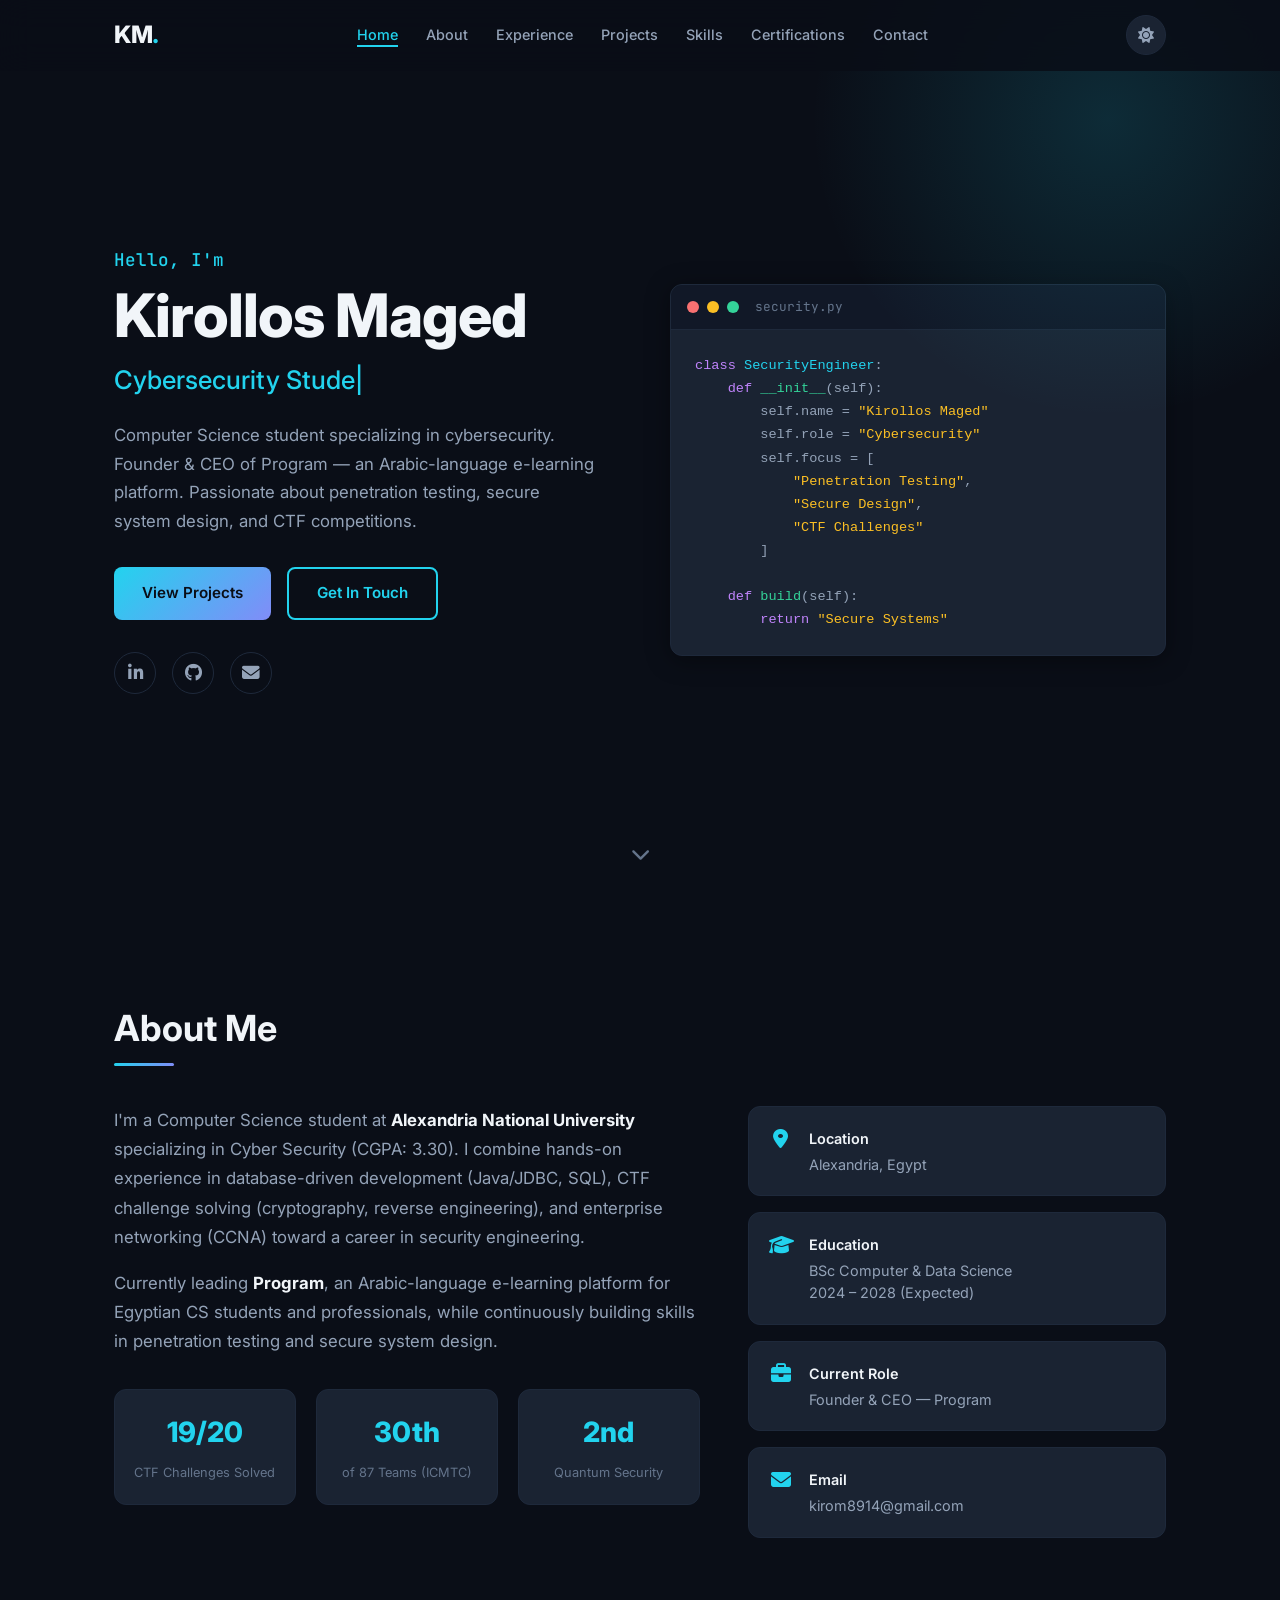
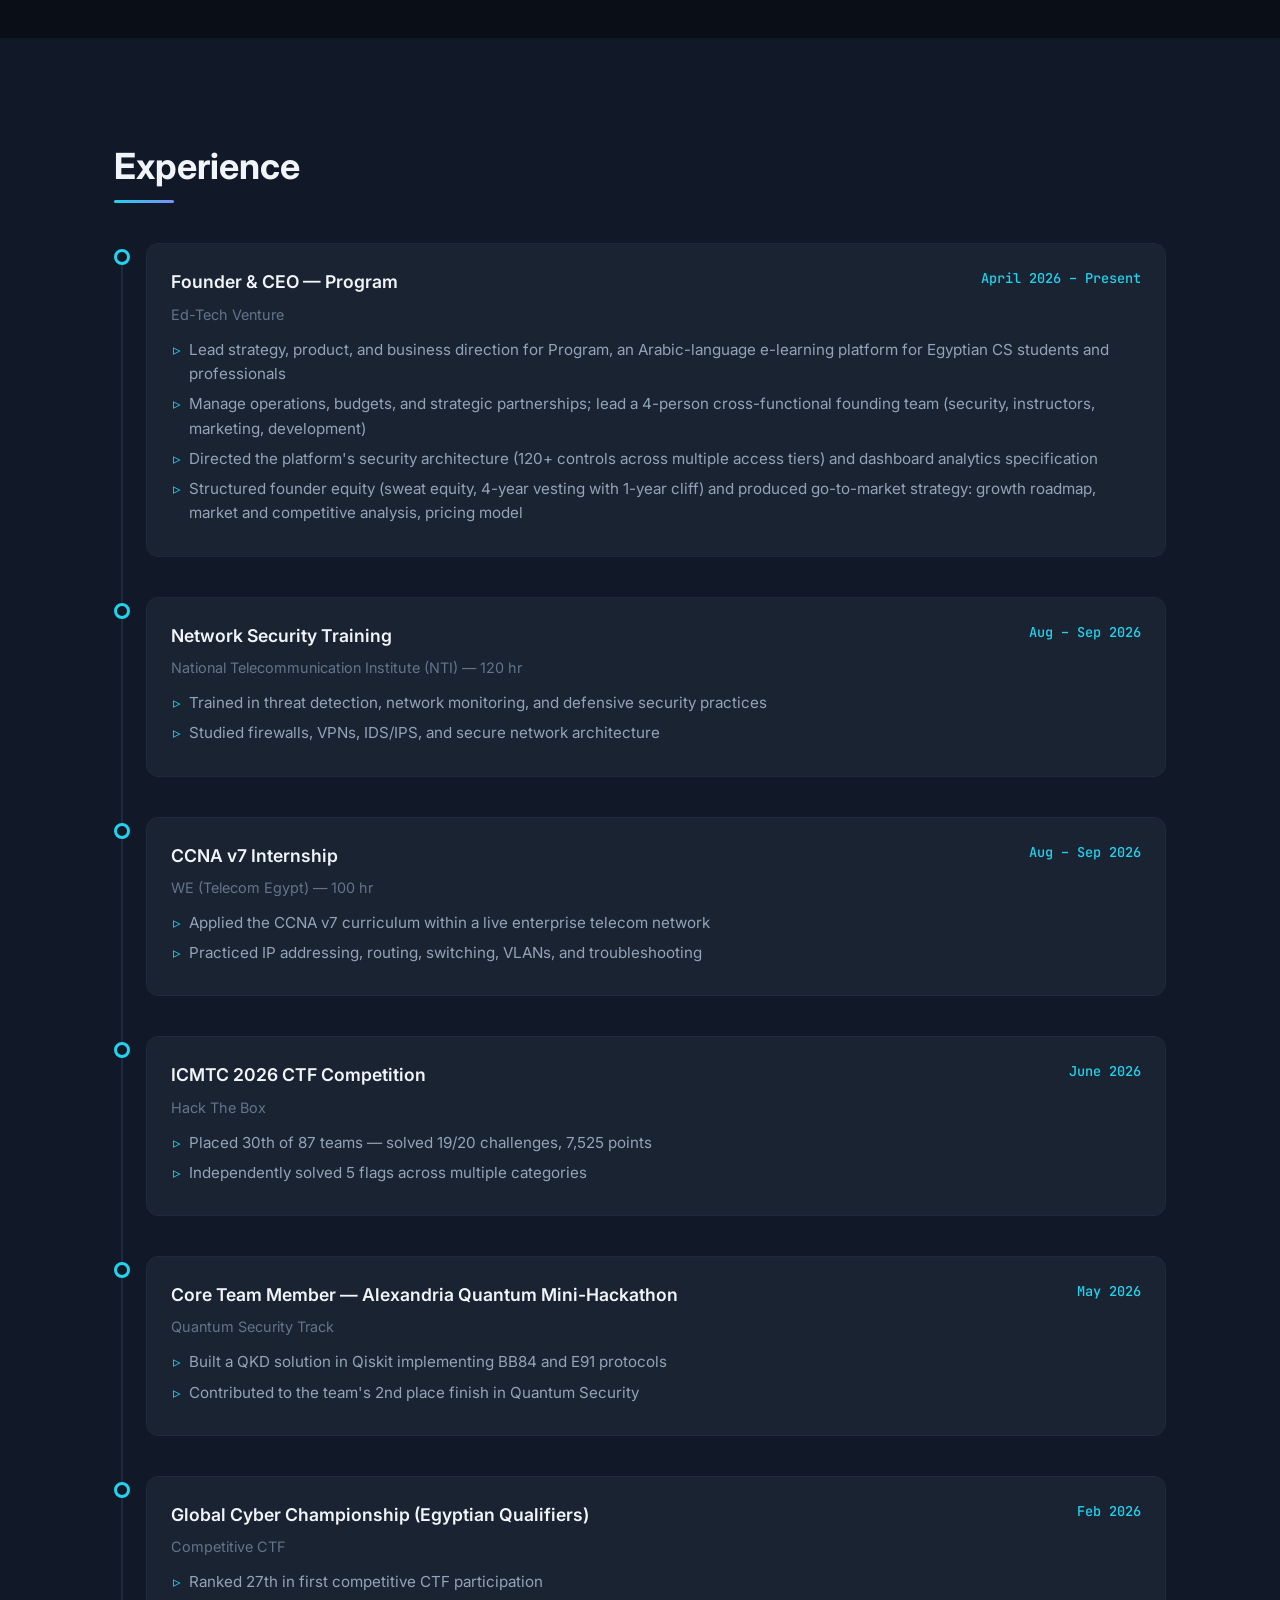
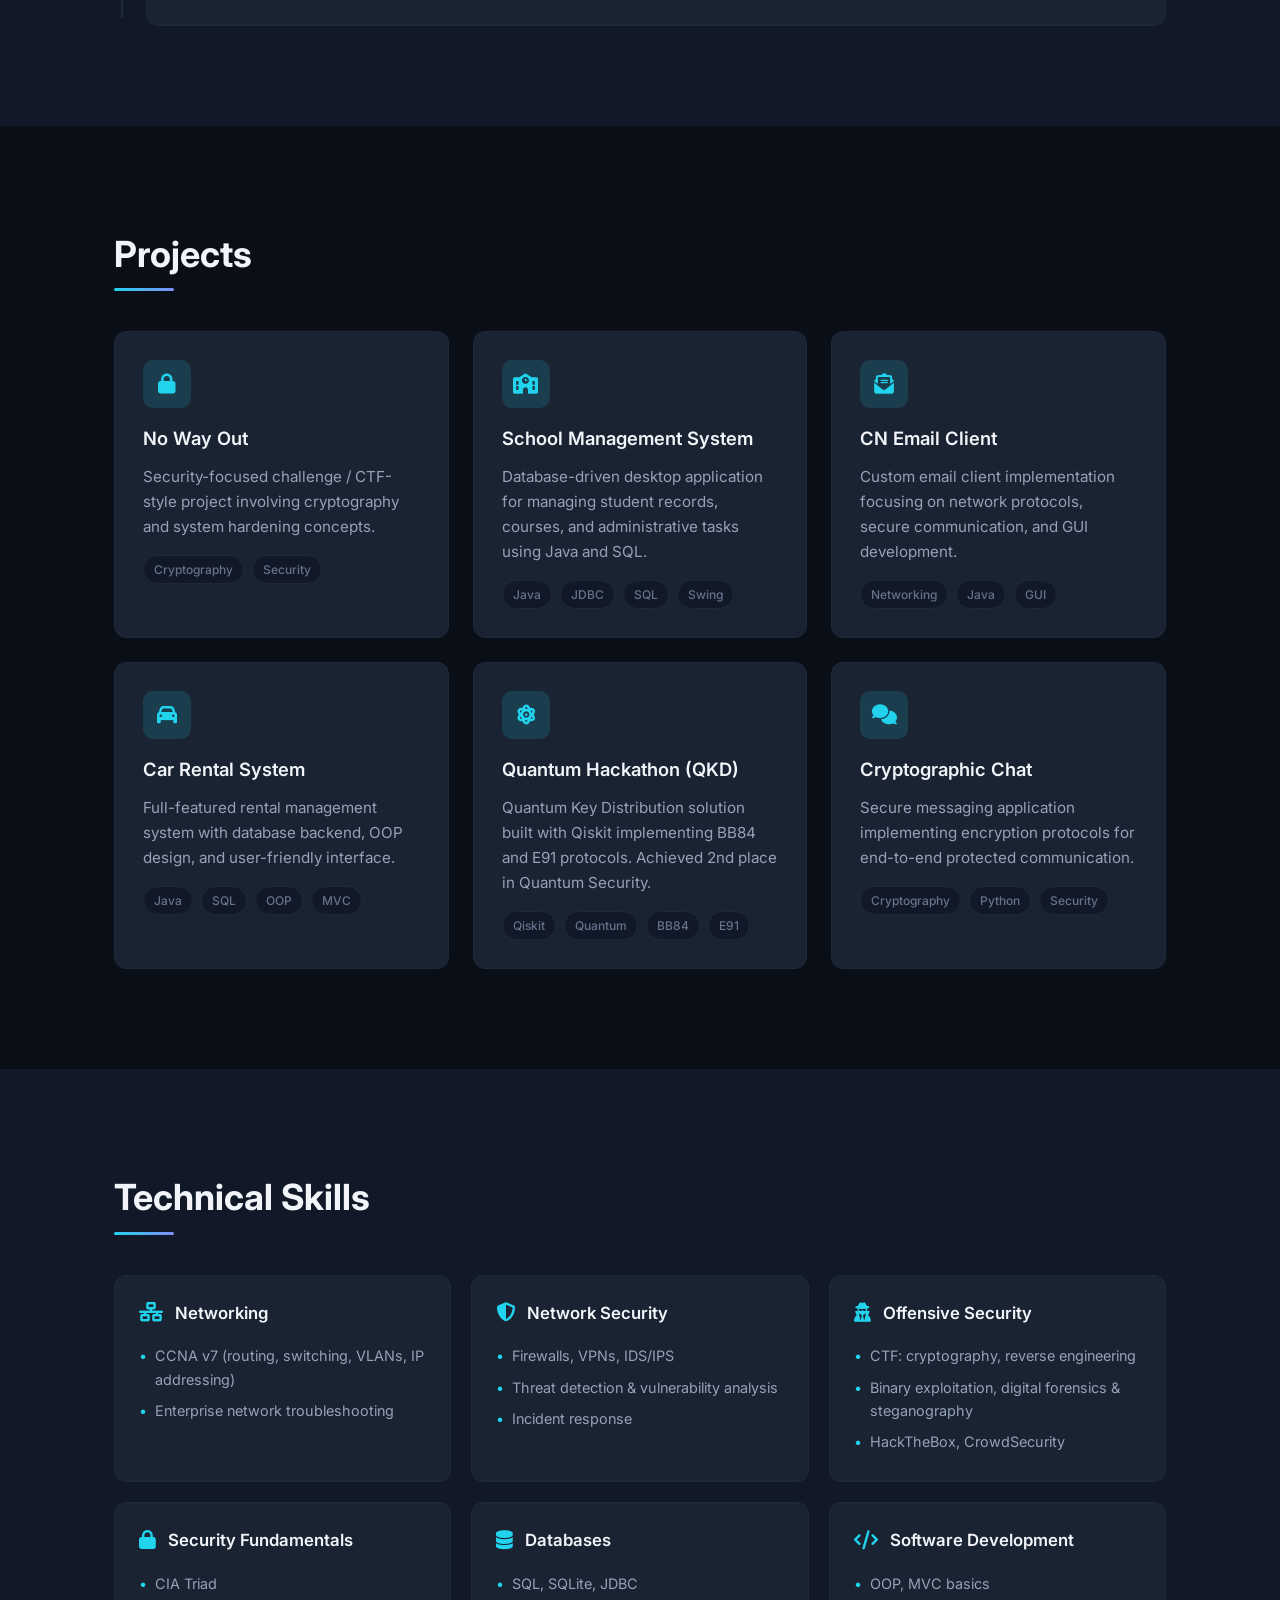
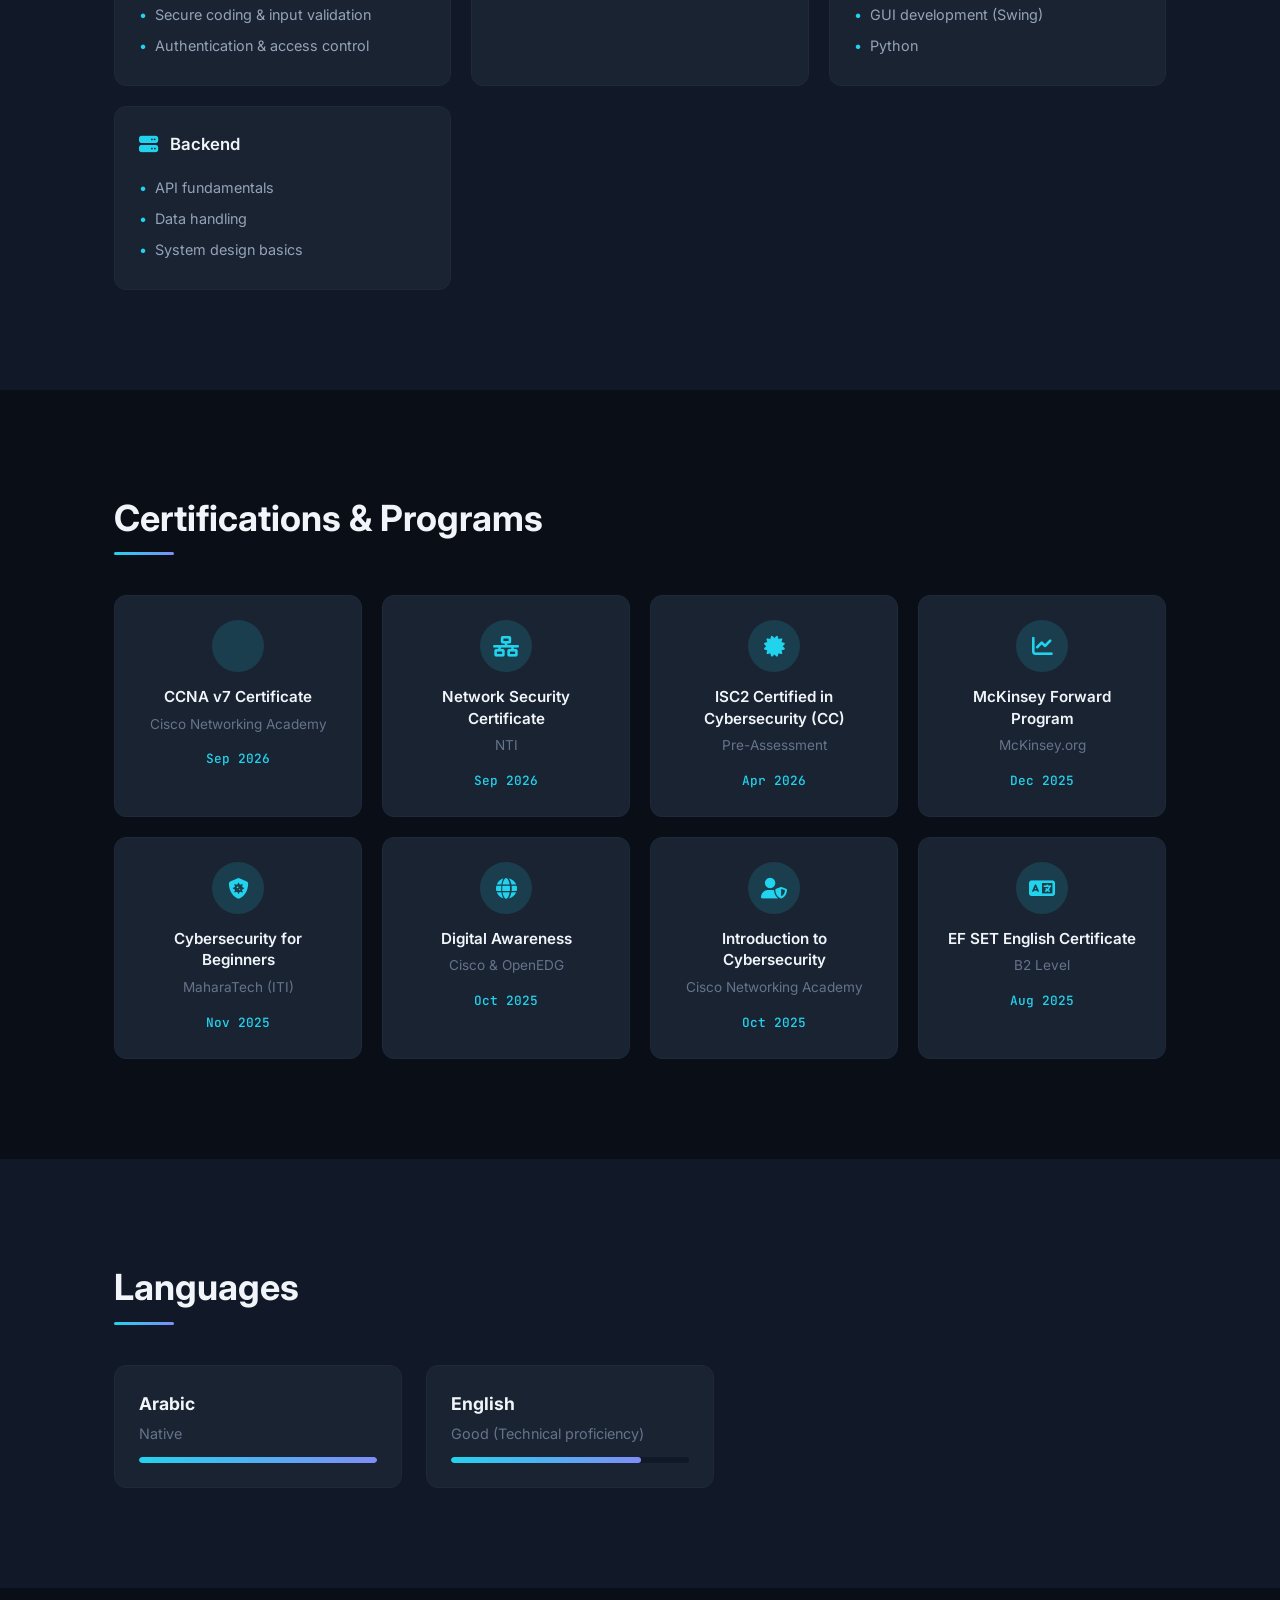
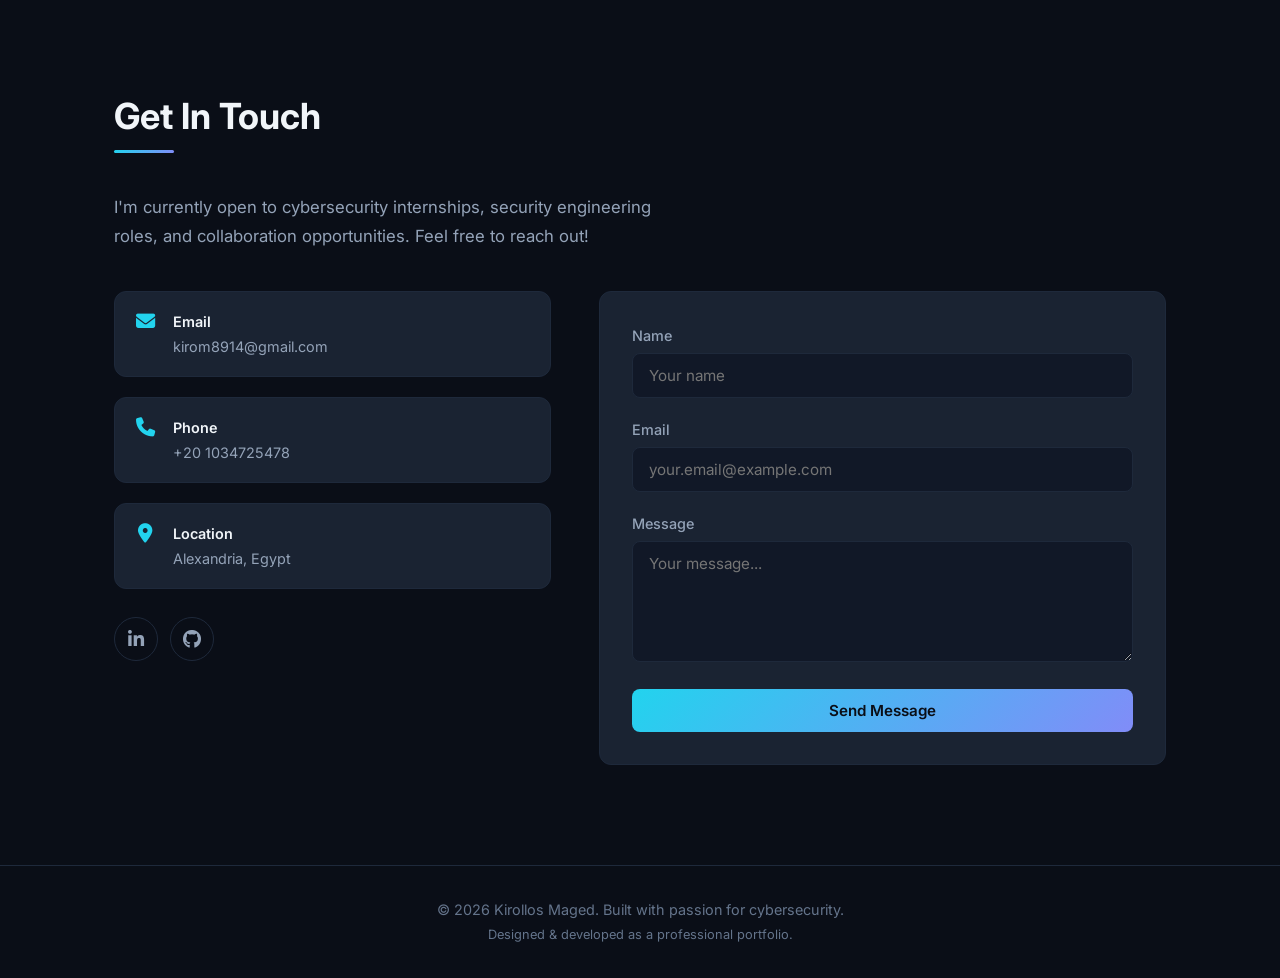
==== index.html @ c653b4d2 "Add portfolio website" ====
<!DOCTYPE html>
<html lang="en">
<head>
  <meta charset="UTF-8" />
  <meta name="viewport" content="width=device-width, initial-scale=1.0" />
  <meta name="description" content="Kirollos Maged - Cybersecurity Student & Founder | Portfolio" />
  <title>Kirollos Maged | Cybersecurity Portfolio</title>
  <link rel="stylesheet" href="styles.css" />
  <link rel="preconnect" href="https://fonts.googleapis.com" />
  <link rel="preconnect" href="https://fonts.gstatic.com" crossorigin />
  <link href="https://fonts.googleapis.com/css2?family=Inter:wght@300;400;500;600;700;800&family=JetBrains+Mono:wght@400;500;600&display=swap" rel="stylesheet" />
  <link rel="stylesheet" href="https://cdnjs.cloudflare.com/ajax/libs/font-awesome/6.5.1/css/all.min.css" />
</head>
<body>
  <!-- Navigation -->
  <nav class="navbar" id="navbar">
    <div class="container nav-container">
      <a href="#home" class="logo">KM<span class="accent">.</span></a>
      <ul class="nav-links" id="nav-links">
        <li><a href="#home">Home</a></li>
        <li><a href="#about">About</a></li>
        <li><a href="#experience">Experience</a></li>
        <li><a href="#projects">Projects</a></li>
        <li><a href="#skills">Skills</a></li>
        <li><a href="#certifications">Certifications</a></li>
        <li><a href="#contact">Contact</a></li>
      </ul>
      <div class="nav-actions">
        <button class="theme-toggle" id="theme-toggle" aria-label="Toggle theme">
          <i class="fas fa-moon"></i>
        </button>
        <button class="hamburger" id="hamburger" aria-label="Menu">
          <span></span>
          <span></span>
          <span></span>
        </button>
      </div>
    </div>
  </nav>

  <!-- Hero Section -->
  <section id="home" class="hero">
    <div class="container hero-content">
      <div class="hero-text">
        <p class="hero-greeting">Hello, I'm</p>
        <h1 class="hero-name">Kirollos Maged</h1>
        <h2 class="hero-title">
          <span class="typed-text" id="typed-text"></span><span class="cursor">|</span>
        </h2>
        <p class="hero-description">
          Computer Science student specializing in cybersecurity. Founder & CEO of Program — an Arabic-language e-learning platform. Passionate about penetration testing, secure system design, and CTF competitions.
        </p>
        <div class="hero-buttons">
          <a href="#projects" class="btn btn-primary">View Projects</a>
          <a href="#contact" class="btn btn-outline">Get In Touch</a>
        </div>
        <div class="hero-social">
          <a href="https://linkedin.com" target="_blank" rel="noopener" aria-label="LinkedIn"><i class="fab fa-linkedin-in"></i></a>
          <a href="https://github.com" target="_blank" rel="noopener" aria-label="GitHub"><i class="fab fa-github"></i></a>
          <a href="mailto:kirom8914@gmail.com" aria-label="Email"><i class="fas fa-envelope"></i></a>
        </div>
      </div>
      <div class="hero-visual">
        <div class="code-window">
          <div class="window-header">
            <span class="dot red"></span>
            <span class="dot yellow"></span>
            <span class="dot green"></span>
            <span class="window-title">security.py</span>
          </div>
          <pre class="code-content"><code><span class="code-keyword">class</span> <span class="code-class">SecurityEngineer</span>:
    <span class="code-keyword">def</span> <span class="code-function">__init__</span>(self):
        self.name = <span class="code-string">"Kirollos Maged"</span>
        self.role = <span class="code-string">"Cybersecurity"</span>
        self.focus = [
            <span class="code-string">"Penetration Testing"</span>,
            <span class="code-string">"Secure Design"</span>,
            <span class="code-string">"CTF Challenges"</span>
        ]
    
    <span class="code-keyword">def</span> <span class="code-function">build</span>(self):
        <span class="code-keyword">return</span> <span class="code-string">"Secure Systems"</span></code></pre>
        </div>
      </div>
    </div>
    <div class="scroll-indicator">
      <a href="#about"><i class="fas fa-chevron-down"></i></a>
    </div>
  </section>

  <!-- About Section -->
  <section id="about" class="section">
    <div class="container">
      <h2 class="section-title">About Me</h2>
      <div class="about-grid">
        <div class="about-text">
          <p>
            I'm a Computer Science student at <strong>Alexandria National University</strong> specializing in Cyber Security (CGPA: 3.30). I combine hands-on experience in database-driven development (Java/JDBC, SQL), CTF challenge solving (cryptography, reverse engineering), and enterprise networking (CCNA) toward a career in security engineering.
          </p>
          <p>
            Currently leading <strong>Program</strong>, an Arabic-language e-learning platform for Egyptian CS students and professionals, while continuously building skills in penetration testing and secure system design.
          </p>
          <div class="about-stats">
            <div class="stat">
              <span class="stat-number">19/20</span>
              <span class="stat-label">CTF Challenges Solved</span>
            </div>
            <div class="stat">
              <span class="stat-number">30th</span>
              <span class="stat-label">of 87 Teams (ICMTC)</span>
            </div>
            <div class="stat">
              <span class="stat-number">2nd</span>
              <span class="stat-label">Quantum Security</span>
            </div>
          </div>
        </div>
        <div class="about-info">
          <div class="info-card">
            <i class="fas fa-map-marker-alt"></i>
            <div>
              <h4>Location</h4>
              <p>Alexandria, Egypt</p>
            </div>
          </div>
          <div class="info-card">
            <i class="fas fa-graduation-cap"></i>
            <div>
              <h4>Education</h4>
              <p>BSc Computer & Data Science<br>2024 – 2028 (Expected)</p>
            </div>
          </div>
          <div class="info-card">
            <i class="fas fa-briefcase"></i>
            <div>
              <h4>Current Role</h4>
              <p>Founder & CEO — Program</p>
            </div>
          </div>
          <div class="info-card">
            <i class="fas fa-envelope"></i>
            <div>
              <h4>Email</h4>
              <p>kirom8914@gmail.com</p>
            </div>
          </div>
        </div>
      </div>
    </div>
  </section>

  <!-- Experience Section -->
  <section id="experience" class="section section-alt">
    <div class="container">
      <h2 class="section-title">Experience</h2>
      <div class="timeline">
        <!-- Experience Item 1 -->
        <div class="timeline-item">
          <div class="timeline-marker"></div>
          <div class="timeline-content">
            <div class="timeline-header">
              <h3>Founder & CEO — Program</h3>
              <span class="timeline-date">April 2026 – Present</span>
            </div>
            <p class="timeline-company">Ed-Tech Venture</p>
            <ul>
              <li>Lead strategy, product, and business direction for Program, an Arabic-language e-learning platform for Egyptian CS students and professionals</li>
              <li>Manage operations, budgets, and strategic partnerships; lead a 4-person cross-functional founding team (security, instructors, marketing, development)</li>
              <li>Directed the platform's security architecture (120+ controls across multiple access tiers) and dashboard analytics specification</li>
              <li>Structured founder equity (sweat equity, 4-year vesting with 1-year cliff) and produced go-to-market strategy: growth roadmap, market and competitive analysis, pricing model</li>
            </ul>
          </div>
        </div>

        <!-- Experience Item 2 -->
        <div class="timeline-item">
          <div class="timeline-marker"></div>
          <div class="timeline-content">
            <div class="timeline-header">
              <h3>Network Security Training</h3>
              <span class="timeline-date">Aug – Sep 2026</span>
            </div>
            <p class="timeline-company">National Telecommunication Institute (NTI) — 120 hr</p>
            <ul>
              <li>Trained in threat detection, network monitoring, and defensive security practices</li>
              <li>Studied firewalls, VPNs, IDS/IPS, and secure network architecture</li>
            </ul>
          </div>
        </div>

        <!-- Experience Item 3 -->
        <div class="timeline-item">
          <div class="timeline-marker"></div>
          <div class="timeline-content">
            <div class="timeline-header">
              <h3>CCNA v7 Internship</h3>
              <span class="timeline-date">Aug – Sep 2026</span>
            </div>
            <p class="timeline-company">WE (Telecom Egypt) — 100 hr</p>
            <ul>
              <li>Applied the CCNA v7 curriculum within a live enterprise telecom network</li>
              <li>Practiced IP addressing, routing, switching, VLANs, and troubleshooting</li>
            </ul>
          </div>
        </div>

        <!-- Experience Item 4 -->
        <div class="timeline-item">
          <div class="timeline-marker"></div>
          <div class="timeline-content">
            <div class="timeline-header">
              <h3>ICMTC 2026 CTF Competition</h3>
              <span class="timeline-date">June 2026</span>
            </div>
            <p class="timeline-company">Hack The Box</p>
            <ul>
              <li>Placed 30th of 87 teams — solved 19/20 challenges, 7,525 points</li>
              <li>Independently solved 5 flags across multiple categories</li>
            </ul>
          </div>
        </div>

        <!-- Experience Item 5 -->
        <div class="timeline-item">
          <div class="timeline-marker"></div>
          <div class="timeline-content">
            <div class="timeline-header">
              <h3>Core Team Member — Alexandria Quantum Mini-Hackathon</h3>
              <span class="timeline-date">May 2026</span>
            </div>
            <p class="timeline-company">Quantum Security Track</p>
            <ul>
              <li>Built a QKD solution in Qiskit implementing BB84 and E91 protocols</li>
              <li>Contributed to the team's 2nd place finish in Quantum Security</li>
            </ul>
          </div>
        </div>

        <!-- Experience Item 6 -->
        <div class="timeline-item">
          <div class="timeline-marker"></div>
          <div class="timeline-content">
            <div class="timeline-header">
              <h3>Global Cyber Championship (Egyptian Qualifiers)</h3>
              <span class="timeline-date">Feb 2026</span>
            </div>
            <p class="timeline-company">Competitive CTF</p>
            <ul>
              <li>Ranked 27th in first competitive CTF participation</li>
            </ul>
          </div>
        </div>
      </div>
    </div>
  </section>

  <!-- Projects Section -->
  <section id="projects" class="section">
    <div class="container">
      <h2 class="section-title">Projects</h2>
      <div class="projects-grid">
        <div class="project-card" data-project="nowayout">
          <div class="project-icon"><i class="fas fa-lock"></i></div>
          <h3>No Way Out</h3>
          <p>Security-focused challenge / CTF-style project involving cryptography and system hardening concepts.</p>
          <div class="project-tags">
            <span>Cryptography</span>
            <span>Security</span>
          </div>
        </div>

        <div class="project-card" data-project="school">
          <div class="project-icon"><i class="fas fa-school"></i></div>
          <h3>School Management System</h3>
          <p>Database-driven desktop application for managing student records, courses, and administrative tasks using Java and SQL.</p>
          <div class="project-tags">
            <span>Java</span>
            <span>JDBC</span>
            <span>SQL</span>
            <span>Swing</span>
          </div>
        </div>

        <div class="project-card" data-project="email">
          <div class="project-icon"><i class="fas fa-envelope-open-text"></i></div>
          <h3>CN Email Client</h3>
          <p>Custom email client implementation focusing on network protocols, secure communication, and GUI development.</p>
          <div class="project-tags">
            <span>Networking</span>
            <span>Java</span>
            <span>GUI</span>
          </div>
        </div>

        <div class="project-card" data-project="rental">
          <div class="project-icon"><i class="fas fa-car"></i></div>
          <h3>Car Rental System</h3>
          <p>Full-featured rental management system with database backend, OOP design, and user-friendly interface.</p>
          <div class="project-tags">
            <span>Java</span>
            <span>SQL</span>
            <span>OOP</span>
            <span>MVC</span>
          </div>
        </div>

        <div class="project-card" data-project="quantum">
          <div class="project-icon"><i class="fas fa-atom"></i></div>
          <h3>Quantum Hackathon (QKD)</h3>
          <p>Quantum Key Distribution solution built with Qiskit implementing BB84 and E91 protocols. Achieved 2nd place in Quantum Security.</p>
          <div class="project-tags">
            <span>Qiskit</span>
            <span>Quantum</span>
            <span>BB84</span>
            <span>E91</span>
          </div>
        </div>

        <div class="project-card" data-project="crypto">
          <div class="project-icon"><i class="fas fa-comments"></i></div>
          <h3>Cryptographic Chat</h3>
          <p>Secure messaging application implementing encryption protocols for end-to-end protected communication.</p>
          <div class="project-tags">
            <span>Cryptography</span>
            <span>Python</span>
            <span>Security</span>
          </div>
        </div>
      </div>
    </div>
  </section>

  <!-- Skills Section -->
  <section id="skills" class="section section-alt">
    <div class="container">
      <h2 class="section-title">Technical Skills</h2>
      <div class="skills-grid">
        <div class="skill-category">
          <div class="skill-header">
            <i class="fas fa-network-wired"></i>
            <h3>Networking</h3>
          </div>
          <ul>
            <li>CCNA v7 (routing, switching, VLANs, IP addressing)</li>
            <li>Enterprise network troubleshooting</li>
          </ul>
        </div>

        <div class="skill-category">
          <div class="skill-header">
            <i class="fas fa-shield-alt"></i>
            <h3>Network Security</h3>
          </div>
          <ul>
            <li>Firewalls, VPNs, IDS/IPS</li>
            <li>Threat detection & vulnerability analysis</li>
            <li>Incident response</li>
          </ul>
        </div>

        <div class="skill-category">
          <div class="skill-header">
            <i class="fas fa-user-secret"></i>
            <h3>Offensive Security</h3>
          </div>
          <ul>
            <li>CTF: cryptography, reverse engineering</li>
            <li>Binary exploitation, digital forensics & steganography</li>
            <li>HackTheBox, CrowdSecurity</li>
          </ul>
        </div>

        <div class="skill-category">
          <div class="skill-header">
            <i class="fas fa-lock"></i>
            <h3>Security Fundamentals</h3>
          </div>
          <ul>
            <li>CIA Triad</li>
            <li>Secure coding & input validation</li>
            <li>Authentication & access control</li>
          </ul>
        </div>

        <div class="skill-category">
          <div class="skill-header">
            <i class="fas fa-database"></i>
            <h3>Databases</h3>
          </div>
          <ul>
            <li>SQL, SQLite, JDBC</li>
          </ul>
        </div>

        <div class="skill-category">
          <div class="skill-header">
            <i class="fas fa-code"></i>
            <h3>Software Development</h3>
          </div>
          <ul>
            <li>OOP, MVC basics</li>
            <li>GUI development (Swing)</li>
            <li>Python</li>
          </ul>
        </div>

        <div class="skill-category">
          <div class="skill-header">
            <i class="fas fa-server"></i>
            <h3>Backend</h3>
          </div>
          <ul>
            <li>API fundamentals</li>
            <li>Data handling</li>
            <li>System design basics</li>
          </ul>
        </div>
      </div>
    </div>
  </section>

  <!-- Certifications Section -->
  <section id="certifications" class="section">
    <div class="container">
      <h2 class="section-title">Certifications & Programs</h2>
      <div class="certs-grid">
        <div class="cert-card">
          <div class="cert-icon"><i class="fab fa-cisco"></i></div>
          <h3>CCNA v7 Certificate</h3>
          <p>Cisco Networking Academy</p>
          <span class="cert-date">Sep 2026</span>
        </div>
        <div class="cert-card">
          <div class="cert-icon"><i class="fas fa-network-wired"></i></div>
          <h3>Network Security Certificate</h3>
          <p>NTI</p>
          <span class="cert-date">Sep 2026</span>
        </div>
        <div class="cert-card">
          <div class="cert-icon"><i class="fas fa-certificate"></i></div>
          <h3>ISC2 Certified in Cybersecurity (CC)</h3>
          <p>Pre-Assessment</p>
          <span class="cert-date">Apr 2026</span>
        </div>
        <div class="cert-card">
          <div class="cert-icon"><i class="fas fa-chart-line"></i></div>
          <h3>McKinsey Forward Program</h3>
          <p>McKinsey.org</p>
          <span class="cert-date">Dec 2025</span>
        </div>
        <div class="cert-card">
          <div class="cert-icon"><i class="fas fa-shield-virus"></i></div>
          <h3>Cybersecurity for Beginners</h3>
          <p>MaharaTech (ITI)</p>
          <span class="cert-date">Nov 2025</span>
        </div>
        <div class="cert-card">
          <div class="cert-icon"><i class="fas fa-globe"></i></div>
          <h3>Digital Awareness</h3>
          <p>Cisco & OpenEDG</p>
          <span class="cert-date">Oct 2025</span>
        </div>
        <div class="cert-card">
          <div class="cert-icon"><i class="fas fa-user-shield"></i></div>
          <h3>Introduction to Cybersecurity</h3>
          <p>Cisco Networking Academy</p>
          <span class="cert-date">Oct 2025</span>
        </div>
        <div class="cert-card">
          <div class="cert-icon"><i class="fas fa-language"></i></div>
          <h3>EF SET English Certificate</h3>
          <p>B2 Level</p>
          <span class="cert-date">Aug 2025</span>
        </div>
      </div>
    </div>
  </section>

  <!-- Languages Section -->
  <section class="section section-alt languages-section">
    <div class="container">
      <h2 class="section-title">Languages</h2>
      <div class="languages-grid">
        <div class="lang-card">
          <h3>Arabic</h3>
          <p>Native</p>
          <div class="lang-bar"><div class="lang-fill" style="width: 100%"></div></div>
        </div>
        <div class="lang-card">
          <h3>English</h3>
          <p>Good (Technical proficiency)</p>
          <div class="lang-bar"><div class="lang-fill" style="width: 80%"></div></div>
        </div>
      </div>
    </div>
  </section>

  <!-- Contact Section -->
  <section id="contact" class="section">
    <div class="container">
      <h2 class="section-title">Get In Touch</h2>
      <p class="contact-intro">I'm currently open to cybersecurity internships, security engineering roles, and collaboration opportunities. Feel free to reach out!</p>
      <div class="contact-grid">
        <div class="contact-info">
          <a href="mailto:kirom8914@gmail.com" class="contact-item">
            <i class="fas fa-envelope"></i>
            <div>
              <h4>Email</h4>
              <p>kirom8914@gmail.com</p>
            </div>
          </a>
          <a href="tel:+201034725478" class="contact-item">
            <i class="fas fa-phone"></i>
            <div>
              <h4>Phone</h4>
              <p>+20 1034725478</p>
            </div>
          </a>
          <div class="contact-item">
            <i class="fas fa-map-marker-alt"></i>
            <div>
              <h4>Location</h4>
              <p>Alexandria, Egypt</p>
            </div>
          </div>
          <div class="contact-social">
            <a href="https://linkedin.com" target="_blank" rel="noopener" aria-label="LinkedIn"><i class="fab fa-linkedin-in"></i></a>
            <a href="https://github.com" target="_blank" rel="noopener" aria-label="GitHub"><i class="fab fa-github"></i></a>
          </div>
        </div>
        <form class="contact-form" id="contact-form">
          <div class="form-group">
            <label for="name">Name</label>
            <input type="text" id="name" name="name" required placeholder="Your name" />
          </div>
          <div class="form-group">
            <label for="email">Email</label>
            <input type="email" id="email" name="email" required placeholder="your.email@example.com" />
          </div>
          <div class="form-group">
            <label for="message">Message</label>
            <textarea id="message" name="message" rows="5" required placeholder="Your message..."></textarea>
          </div>
          <button type="submit" class="btn btn-primary btn-full">Send Message</button>
        </form>
      </div>
    </div>
  </section>

  <!-- Footer -->
  <footer class="footer">
    <div class="container">
      <p>© <span id="year"></span> Kirollos Maged. Built with passion for cybersecurity.</p>
      <p class="footer-note">Designed & developed as a professional portfolio.</p>
    </div>
  </footer>

  <!-- Back to top -->
  <button class="back-to-top" id="back-to-top" aria-label="Back to top">
    <i class="fas fa-arrow-up"></i>
  </button>

  <script src="script.js"></script>
</body>
</html>
---- styles.css ----
/* ===== CSS Variables ===== */
:root {
  --bg-primary: #0a0e17;
  --bg-secondary: #111827;
  --bg-card: #1a2332;
  --bg-card-hover: #243044;
  --text-primary: #f1f5f9;
  --text-secondary: #94a3b8;
  --text-muted: #64748b;
  --accent: #22d3ee;
  --accent-dim: #06b6d4;
  --accent-glow: rgba(34, 211, 238, 0.15);
  --border: #1e293b;
  --success: #34d399;
  --warning: #fbbf24;
  --danger: #f87171;
  --gradient: linear-gradient(135deg, #22d3ee 0%, #818cf8 100%);
  --shadow: 0 4px 24px rgba(0, 0, 0, 0.4);
  --radius: 12px;
  --transition: 0.3s cubic-bezier(0.4, 0, 0.2, 1);
  --font-sans: 'Inter', system-ui, -apple-system, sans-serif;
  --font-mono: 'JetBrains Mono', 'Fira Code', monospace;
}

/* Light theme */
[data-theme="light"] {
  --bg-primary: #f8fafc;
  --bg-secondary: #f1f5f9;
  --bg-card: #ffffff;
  --bg-card-hover: #f8fafc;
  --text-primary: #0f172a;
  --text-secondary: #475569;
  --text-muted: #94a3b8;
  --accent: #0891b2;
  --accent-dim: #0e7490;
  --accent-glow: rgba(8, 145, 178, 0.1);
  --border: #e2e8f0;
  --shadow: 0 4px 24px rgba(0, 0, 0, 0.08);
}

/* ===== Reset & Base ===== */
*, *::before, *::after {
  margin: 0;
  padding: 0;
  box-sizing: border-box;
}

html {
  scroll-behavior: smooth;
  scroll-padding-top: 80px;
}

body {
  font-family: var(--font-sans);
  background: var(--bg-primary);
  color: var(--text-primary);
  line-height: 1.6;
  overflow-x: hidden;
  transition: background var(--transition), color var(--transition);
}

a {
  color: inherit;
  text-decoration: none;
}

ul {
  list-style: none;
}

img {
  max-width: 100%;
  display: block;
}

.container {
  width: 100%;
  max-width: 1100px;
  margin: 0 auto;
  padding: 0 24px;
}

/* ===== Typography ===== */
.section-title {
  font-size: clamp(1.75rem, 4vw, 2.25rem);
  font-weight: 700;
  margin-bottom: 3rem;
  position: relative;
  display: inline-block;
}

.section-title::after {
  content: '';
  position: absolute;
  bottom: -8px;
  left: 0;
  width: 60px;
  height: 3px;
  background: var(--gradient);
  border-radius: 2px;
}

/* ===== Buttons ===== */
.btn {
  display: inline-flex;
  align-items: center;
  justify-content: center;
  gap: 8px;
  padding: 12px 28px;
  font-size: 0.95rem;
  font-weight: 600;
  border-radius: 8px;
  border: none;
  cursor: pointer;
  transition: all var(--transition);
  font-family: var(--font-sans);
}

.btn-primary {
  background: var(--gradient);
  color: #0a0e17;
}

.btn-primary:hover {
  transform: translateY(-2px);
  box-shadow: 0 8px 24px rgba(34, 211, 238, 0.3);
}

.btn-outline {
  background: transparent;
  color: var(--accent);
  border: 2px solid var(--accent);
}

.btn-outline:hover {
  background: var(--accent-glow);
  transform: translateY(-2px);
}

.btn-full {
  width: 100%;
}

/* ===== Navigation ===== */
.navbar {
  position: fixed;
  top: 0;
  left: 0;
  right: 0;
  z-index: 1000;
  background: rgba(10, 14, 23, 0.85);
  backdrop-filter: blur(16px);
  border-bottom: 1px solid transparent;
  transition: all var(--transition);
}

[data-theme="light"] .navbar {
  background: rgba(248, 250, 252, 0.85);
}

.navbar.scrolled {
  border-bottom-color: var(--border);
  box-shadow: var(--shadow);
}

.nav-container {
  display: flex;
  align-items: center;
  justify-content: space-between;
  height: 70px;
}

.logo {
  font-size: 1.5rem;
  font-weight: 800;
  letter-spacing: -0.5px;
}

.logo .accent {
  color: var(--accent);
}

.nav-links {
  display: flex;
  gap: 28px;
}

.nav-links a {
  font-size: 0.9rem;
  font-weight: 500;
  color: var(--text-secondary);
  transition: color var(--transition);
  position: relative;
}

.nav-links a::after {
  content: '';
  position: absolute;
  bottom: -4px;
  left: 0;
  width: 0;
  height: 2px;
  background: var(--accent);
  transition: width var(--transition);
}

.nav-links a:hover,
.nav-links a.active {
  color: var(--accent);
}

.nav-links a:hover::after,
.nav-links a.active::after {
  width: 100%;
}

.nav-actions {
  display: flex;
  align-items: center;
  gap: 12px;
}

.theme-toggle {
  background: var(--bg-card);
  border: 1px solid var(--border);
  color: var(--text-secondary);
  width: 40px;
  height: 40px;
  border-radius: 50%;
  cursor: pointer;
  display: flex;
  align-items: center;
  justify-content: center;
  transition: all var(--transition);
  font-size: 1rem;
}

.theme-toggle:hover {
  color: var(--accent);
  border-color: var(--accent);
}

.hamburger {
  display: none;
  flex-direction: column;
  gap: 5px;
  background: none;
  border: none;
  cursor: pointer;
  padding: 4px;
}

.hamburger span {
  display: block;
  width: 24px;
  height: 2px;
  background: var(--text-primary);
  transition: all var(--transition);
  border-radius: 2px;
}

/* ===== Hero ===== */
.hero {
  min-height: 100vh;
  display: flex;
  align-items: center;
  position: relative;
  padding: 100px 0 60px;
  overflow: hidden;
}

.hero::before {
  content: '';
  position: absolute;
  top: -20%;
  right: -10%;
  width: 600px;
  height: 600px;
  background: radial-gradient(circle, var(--accent-glow) 0%, transparent 70%);
  pointer-events: none;
}

.hero-content {
  display: grid;
  grid-template-columns: 1fr 1fr;
  gap: 60px;
  align-items: center;
}

.hero-greeting {
  font-size: 1.1rem;
  color: var(--accent);
  font-weight: 500;
  margin-bottom: 8px;
  font-family: var(--font-mono);
}

.hero-name {
  font-size: clamp(2.5rem, 6vw, 3.75rem);
  font-weight: 800;
  line-height: 1.1;
  margin-bottom: 12px;
  letter-spacing: -1px;
}

.hero-title {
  font-size: clamp(1.25rem, 3vw, 1.6rem);
  font-weight: 500;
  color: var(--text-secondary);
  margin-bottom: 20px;
  min-height: 1.6em;
}

.typed-text {
  color: var(--accent);
}

.cursor {
  color: var(--accent);
  animation: blink 1s infinite;
}

@keyframes blink {
  0%, 100% { opacity: 1; }
  50% { opacity: 0; }
}

.hero-description {
  color: var(--text-secondary);
  font-size: 1.05rem;
  max-width: 480px;
  margin-bottom: 32px;
  line-height: 1.7;
}

.hero-buttons {
  display: flex;
  gap: 16px;
  margin-bottom: 32px;
  flex-wrap: wrap;
}

.hero-social {
  display: flex;
  gap: 16px;
}

.hero-social a {
  width: 42px;
  height: 42px;
  border-radius: 50%;
  border: 1px solid var(--border);
  display: flex;
  align-items: center;
  justify-content: center;
  color: var(--text-secondary);
  transition: all var(--transition);
  font-size: 1.1rem;
}

.hero-social a:hover {
  color: var(--accent);
  border-color: var(--accent);
  background: var(--accent-glow);
  transform: translateY(-3px);
}

/* Code Window */
.code-window {
  background: var(--bg-card);
  border-radius: 12px;
  border: 1px solid var(--border);
  overflow: hidden;
  box-shadow: var(--shadow);
  font-family: var(--font-mono);
  font-size: 0.85rem;
}

.window-header {
  background: var(--bg-secondary);
  padding: 12px 16px;
  display: flex;
  align-items: center;
  gap: 8px;
  border-bottom: 1px solid var(--border);
}

.dot {
  width: 12px;
  height: 12px;
  border-radius: 50%;
}

.dot.red { background: #f87171; }
.dot.yellow { background: #fbbf24; }
.dot.green { background: #34d399; }

.window-title {
  margin-left: 8px;
  color: var(--text-muted);
  font-size: 0.8rem;
}

.code-content {
  padding: 24px;
  overflow-x: auto;
  line-height: 1.7;
  color: var(--text-secondary);
}

.code-keyword { color: #c084fc; }
.code-class { color: #22d3ee; }
.code-function { color: #34d399; }
.code-string { color: #fbbf24; }

.scroll-indicator {
  position: absolute;
  bottom: 30px;
  left: 50%;
  transform: translateX(-50%);
  animation: bounce 2s infinite;
}

.scroll-indicator a {
  color: var(--text-muted);
  font-size: 1.2rem;
  transition: color var(--transition);
}

.scroll-indicator a:hover {
  color: var(--accent);
}

@keyframes bounce {
  0%, 20%, 50%, 80%, 100% { transform: translateX(-50%) translateY(0); }
  40% { transform: translateX(-50%) translateY(-10px); }
  60% { transform: translateX(-50%) translateY(-5px); }
}

/* ===== Sections ===== */
.section {
  padding: 100px 0;
}

.section-alt {
  background: var(--bg-secondary);
}

/* ===== About ===== */
.about-grid {
  display: grid;
  grid-template-columns: 1.4fr 1fr;
  gap: 48px;
  align-items: start;
}

.about-text p {
  color: var(--text-secondary);
  margin-bottom: 16px;
  font-size: 1.05rem;
  line-height: 1.75;
}

.about-text strong {
  color: var(--text-primary);
}

.about-stats {
  display: grid;
  grid-template-columns: repeat(3, 1fr);
  gap: 20px;
  margin-top: 32px;
}

.stat {
  text-align: center;
  padding: 20px 12px;
  background: var(--bg-card);
  border-radius: var(--radius);
  border: 1px solid var(--border);
}

.stat-number {
  display: block;
  font-size: 1.75rem;
  font-weight: 800;
  color: var(--accent);
  margin-bottom: 4px;
}

.stat-label {
  font-size: 0.8rem;
  color: var(--text-muted);
}

.about-info {
  display: flex;
  flex-direction: column;
  gap: 16px;
}

.info-card {
  display: flex;
  align-items: flex-start;
  gap: 16px;
  padding: 20px;
  background: var(--bg-card);
  border-radius: var(--radius);
  border: 1px solid var(--border);
  transition: all var(--transition);
}

.info-card:hover {
  border-color: var(--accent);
  background: var(--bg-card-hover);
}

.info-card i {
  font-size: 1.25rem;
  color: var(--accent);
  margin-top: 2px;
  width: 24px;
  text-align: center;
}

.info-card h4 {
  font-size: 0.9rem;
  font-weight: 600;
  margin-bottom: 4px;
}

.info-card p {
  font-size: 0.9rem;
  color: var(--text-secondary);
  line-height: 1.5;
}

/* ===== Timeline ===== */
.timeline {
  position: relative;
  padding-left: 32px;
}

.timeline::before {
  content: '';
  position: absolute;
  left: 7px;
  top: 8px;
  bottom: 8px;
  width: 2px;
  background: var(--border);
}

.timeline-item {
  position: relative;
  margin-bottom: 40px;
}

.timeline-item:last-child {
  margin-bottom: 0;
}

.timeline-marker {
  position: absolute;
  left: -32px;
  top: 6px;
  width: 16px;
  height: 16px;
  border-radius: 50%;
  background: var(--bg-primary);
  border: 3px solid var(--accent);
  z-index: 1;
}

.section-alt .timeline-marker {
  background: var(--bg-secondary);
}

.timeline-content {
  background: var(--bg-card);
  border: 1px solid var(--border);
  border-radius: var(--radius);
  padding: 24px;
  transition: all var(--transition);
}

.timeline-content:hover {
  border-color: var(--accent);
  box-shadow: 0 0 0 1px var(--accent-glow);
}

.timeline-header {
  display: flex;
  justify-content: space-between;
  align-items: flex-start;
  gap: 16px;
  margin-bottom: 6px;
  flex-wrap: wrap;
}

.timeline-header h3 {
  font-size: 1.1rem;
  font-weight: 600;
}

.timeline-date {
  font-size: 0.85rem;
  color: var(--accent);
  font-weight: 500;
  font-family: var(--font-mono);
  white-space: nowrap;
}

.timeline-company {
  font-size: 0.9rem;
  color: var(--text-muted);
  margin-bottom: 12px;
}

.timeline-content ul {
  padding-left: 18px;
}

.timeline-content li {
  color: var(--text-secondary);
  font-size: 0.95rem;
  margin-bottom: 6px;
  position: relative;
  line-height: 1.6;
}

.timeline-content li::before {
  content: '▹';
  position: absolute;
  left: -16px;
  color: var(--accent);
}

/* ===== Projects ===== */
.projects-grid {
  display: grid;
  grid-template-columns: repeat(auto-fill, minmax(300px, 1fr));
  gap: 24px;
}

.project-card {
  background: var(--bg-card);
  border: 1px solid var(--border);
  border-radius: var(--radius);
  padding: 28px;
  transition: all var(--transition);
  cursor: default;
}

.project-card:hover {
  transform: translateY(-6px);
  border-color: var(--accent);
  box-shadow: 0 12px 32px rgba(0, 0, 0, 0.2);
}

.project-icon {
  width: 48px;
  height: 48px;
  border-radius: 10px;
  background: var(--accent-glow);
  display: flex;
  align-items: center;
  justify-content: center;
  margin-bottom: 16px;
  font-size: 1.25rem;
  color: var(--accent);
}

.project-card h3 {
  font-size: 1.15rem;
  font-weight: 600;
  margin-bottom: 10px;
}

.project-card p {
  color: var(--text-secondary);
  font-size: 0.95rem;
  line-height: 1.65;
  margin-bottom: 16px;
}

.project-tags {
  display: flex;
  flex-wrap: wrap;
  gap: 8px;
}

.project-tags span {
  font-size: 0.75rem;
  padding: 4px 10px;
  background: var(--bg-secondary);
  border: 1px solid var(--border);
  border-radius: 20px;
  color: var(--text-muted);
  font-weight: 500;
}

/* ===== Skills ===== */
.skills-grid {
  display: grid;
  grid-template-columns: repeat(auto-fill, minmax(280px, 1fr));
  gap: 20px;
}

.skill-category {
  background: var(--bg-card);
  border: 1px solid var(--border);
  border-radius: var(--radius);
  padding: 24px;
  transition: all var(--transition);
}

.skill-category:hover {
  border-color: var(--accent);
}

.skill-header {
  display: flex;
  align-items: center;
  gap: 12px;
  margin-bottom: 14px;
}

.skill-header i {
  color: var(--accent);
  font-size: 1.2rem;
}

.skill-header h3 {
  font-size: 1.05rem;
  font-weight: 600;
}

.skill-category ul li {
  color: var(--text-secondary);
  font-size: 0.9rem;
  padding: 4px 0;
  padding-left: 16px;
  position: relative;
}

.skill-category ul li::before {
  content: '•';
  position: absolute;
  left: 0;
  color: var(--accent);
}

/* ===== Certifications ===== */
.certs-grid {
  display: grid;
  grid-template-columns: repeat(auto-fill, minmax(240px, 1fr));
  gap: 20px;
}

.cert-card {
  background: var(--bg-card);
  border: 1px solid var(--border);
  border-radius: var(--radius);
  padding: 24px;
  text-align: center;
  transition: all var(--transition);
}

.cert-card:hover {
  border-color: var(--accent);
  transform: translateY(-4px);
}

.cert-icon {
  width: 52px;
  height: 52px;
  border-radius: 50%;
  background: var(--accent-glow);
  display: flex;
  align-items: center;
  justify-content: center;
  margin: 0 auto 14px;
  font-size: 1.3rem;
  color: var(--accent);
}

.cert-card h3 {
  font-size: 0.95rem;
  font-weight: 600;
  margin-bottom: 6px;
  line-height: 1.4;
}

.cert-card p {
  font-size: 0.85rem;
  color: var(--text-muted);
  margin-bottom: 10px;
}

.cert-date {
  font-size: 0.8rem;
  color: var(--accent);
  font-family: var(--font-mono);
  font-weight: 500;
}

/* ===== Languages ===== */
.languages-grid {
  display: grid;
  grid-template-columns: repeat(auto-fit, minmax(240px, 1fr));
  gap: 24px;
  max-width: 600px;
}

.lang-card {
  background: var(--bg-card);
  border: 1px solid var(--border);
  border-radius: var(--radius);
  padding: 24px;
}

.lang-card h3 {
  font-size: 1.1rem;
  margin-bottom: 4px;
}

.lang-card p {
  font-size: 0.9rem;
  color: var(--text-muted);
  margin-bottom: 12px;
}

.lang-bar {
  height: 6px;
  background: var(--bg-secondary);
  border-radius: 3px;
  overflow: hidden;
}

.lang-fill {
  height: 100%;
  background: var(--gradient);
  border-radius: 3px;
  transition: width 1s ease;
}

/* ===== Contact ===== */
.contact-intro {
  color: var(--text-secondary);
  font-size: 1.05rem;
  max-width: 560px;
  margin-bottom: 40px;
  line-height: 1.7;
}

.contact-grid {
  display: grid;
  grid-template-columns: 1fr 1.3fr;
  gap: 48px;
}

.contact-info {
  display: flex;
  flex-direction: column;
  gap: 20px;
}

.contact-item {
  display: flex;
  align-items: flex-start;
  gap: 16px;
  padding: 18px;
  background: var(--bg-card);
  border: 1px solid var(--border);
  border-radius: var(--radius);
  transition: all var(--transition);
}

a.contact-item:hover {
  border-color: var(--accent);
  background: var(--bg-card-hover);
}

.contact-item i {
  font-size: 1.2rem;
  color: var(--accent);
  margin-top: 2px;
  width: 24px;
  text-align: center;
}

.contact-item h4 {
  font-size: 0.9rem;
  font-weight: 600;
  margin-bottom: 2px;
}

.contact-item p {
  font-size: 0.9rem;
  color: var(--text-secondary);
}

.contact-social {
  display: flex;
  gap: 12px;
  margin-top: 8px;
}

.contact-social a {
  width: 44px;
  height: 44px;
  border-radius: 50%;
  border: 1px solid var(--border);
  display: flex;
  align-items: center;
  justify-content: center;
  color: var(--text-secondary);
  font-size: 1.15rem;
  transition: all var(--transition);
}

.contact-social a:hover {
  color: var(--accent);
  border-color: var(--accent);
  background: var(--accent-glow);
}

/* Form */
.contact-form {
  background: var(--bg-card);
  border: 1px solid var(--border);
  border-radius: var(--radius);
  padding: 32px;
}

.form-group {
  margin-bottom: 20px;
}

.form-group label {
  display: block;
  font-size: 0.9rem;
  font-weight: 500;
  margin-bottom: 6px;
  color: var(--text-secondary);
}

.form-group input,
.form-group textarea {
  width: 100%;
  padding: 12px 16px;
  background: var(--bg-secondary);
  border: 1px solid var(--border);
  border-radius: 8px;
  color: var(--text-primary);
  font-family: var(--font-sans);
  font-size: 0.95rem;
  transition: border-color var(--transition);
  outline: none;
}

.form-group input:focus,
.form-group textarea:focus {
  border-color: var(--accent);
}

.form-group textarea {
  resize: vertical;
  min-height: 120px;
}

/* ===== Footer ===== */
.footer {
  padding: 32px 0;
  border-top: 1px solid var(--border);
  text-align: center;
}

.footer p {
  color: var(--text-muted);
  font-size: 0.9rem;
}

.footer-note {
  margin-top: 4px;
  font-size: 0.8rem !important;
}

/* ===== Back to Top ===== */
.back-to-top {
  position: fixed;
  bottom: 28px;
  right: 28px;
  width: 44px;
  height: 44px;
  border-radius: 50%;
  background: var(--gradient);
  color: #0a0e17;
  border: none;
  cursor: pointer;
  display: flex;
  align-items: center;
  justify-content: center;
  font-size: 1rem;
  opacity: 0;
  visibility: hidden;
  transform: translateY(10px);
  transition: all var(--transition);
  z-index: 999;
  box-shadow: 0 4px 16px rgba(34, 211, 238, 0.3);
}

.back-to-top.visible {
  opacity: 1;
  visibility: visible;
  transform: translateY(0);
}

.back-to-top:hover {
  transform: translateY(-3px);
}

/* ===== Responsive ===== */
@media (max-width: 900px) {
  .hero-content {
    grid-template-columns: 1fr;
    gap: 40px;
  }

  .hero-visual {
    order: -1;
  }

  .about-grid {
    grid-template-columns: 1fr;
  }

  .contact-grid {
    grid-template-columns: 1fr;
  }

  .about-stats {
    grid-template-columns: repeat(3, 1fr);
  }
}

@media (max-width: 768px) {
  .nav-links {
    position: fixed;
    top: 70px;
    left: 0;
    right: 0;
    background: var(--bg-primary);
    flex-direction: column;
    padding: 24px;
    gap: 0;
    border-bottom: 1px solid var(--border);
    transform: translateY(-120%);
    opacity: 0;
    visibility: hidden;
    transition: all var(--transition);
  }

  .nav-links.open {
    transform: translateY(0);
    opacity: 1;
    visibility: visible;
  }

  .nav-links li {
    border-bottom: 1px solid var(--border);
  }

  .nav-links a {
    display: block;
    padding: 14px 0;
  }

  .hamburger {
    display: flex;
  }

  .hamburger.active span:nth-child(1) {
    transform: rotate(45deg) translate(5px, 5px);
  }

  .hamburger.active span:nth-child(2) {
    opacity: 0;
  }

  .hamburger.active span:nth-child(3) {
    transform: rotate(-45deg) translate(5px, -5px);
  }

  .section {
    padding: 70px 0;
  }

  .about-stats {
    grid-template-columns: 1fr;
  }

  .timeline-header {
    flex-direction: column;
    gap: 4px;
  }
}

@media (max-width: 480px) {
  .hero-buttons {
    flex-direction: column;
  }

  .btn {
    width: 100%;
  }

  .projects-grid {
    grid-template-columns: 1fr;
  }
}
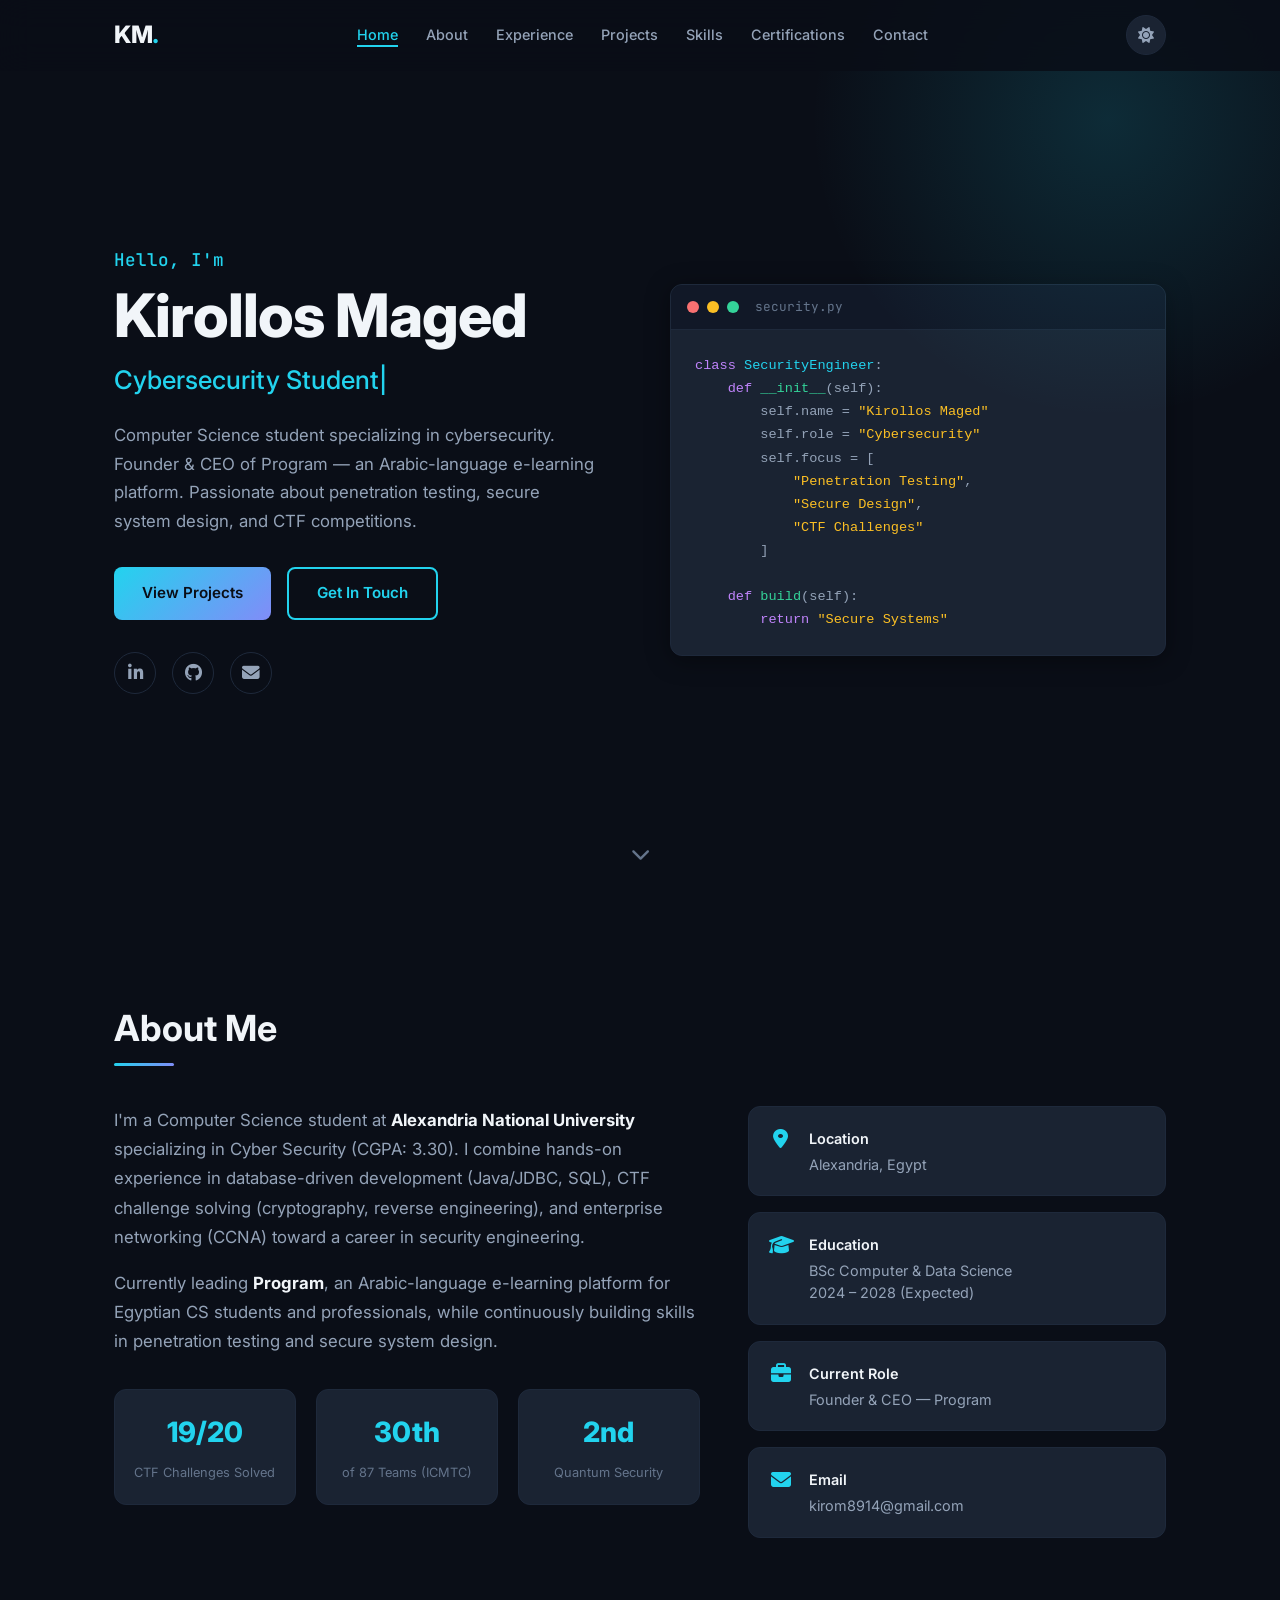
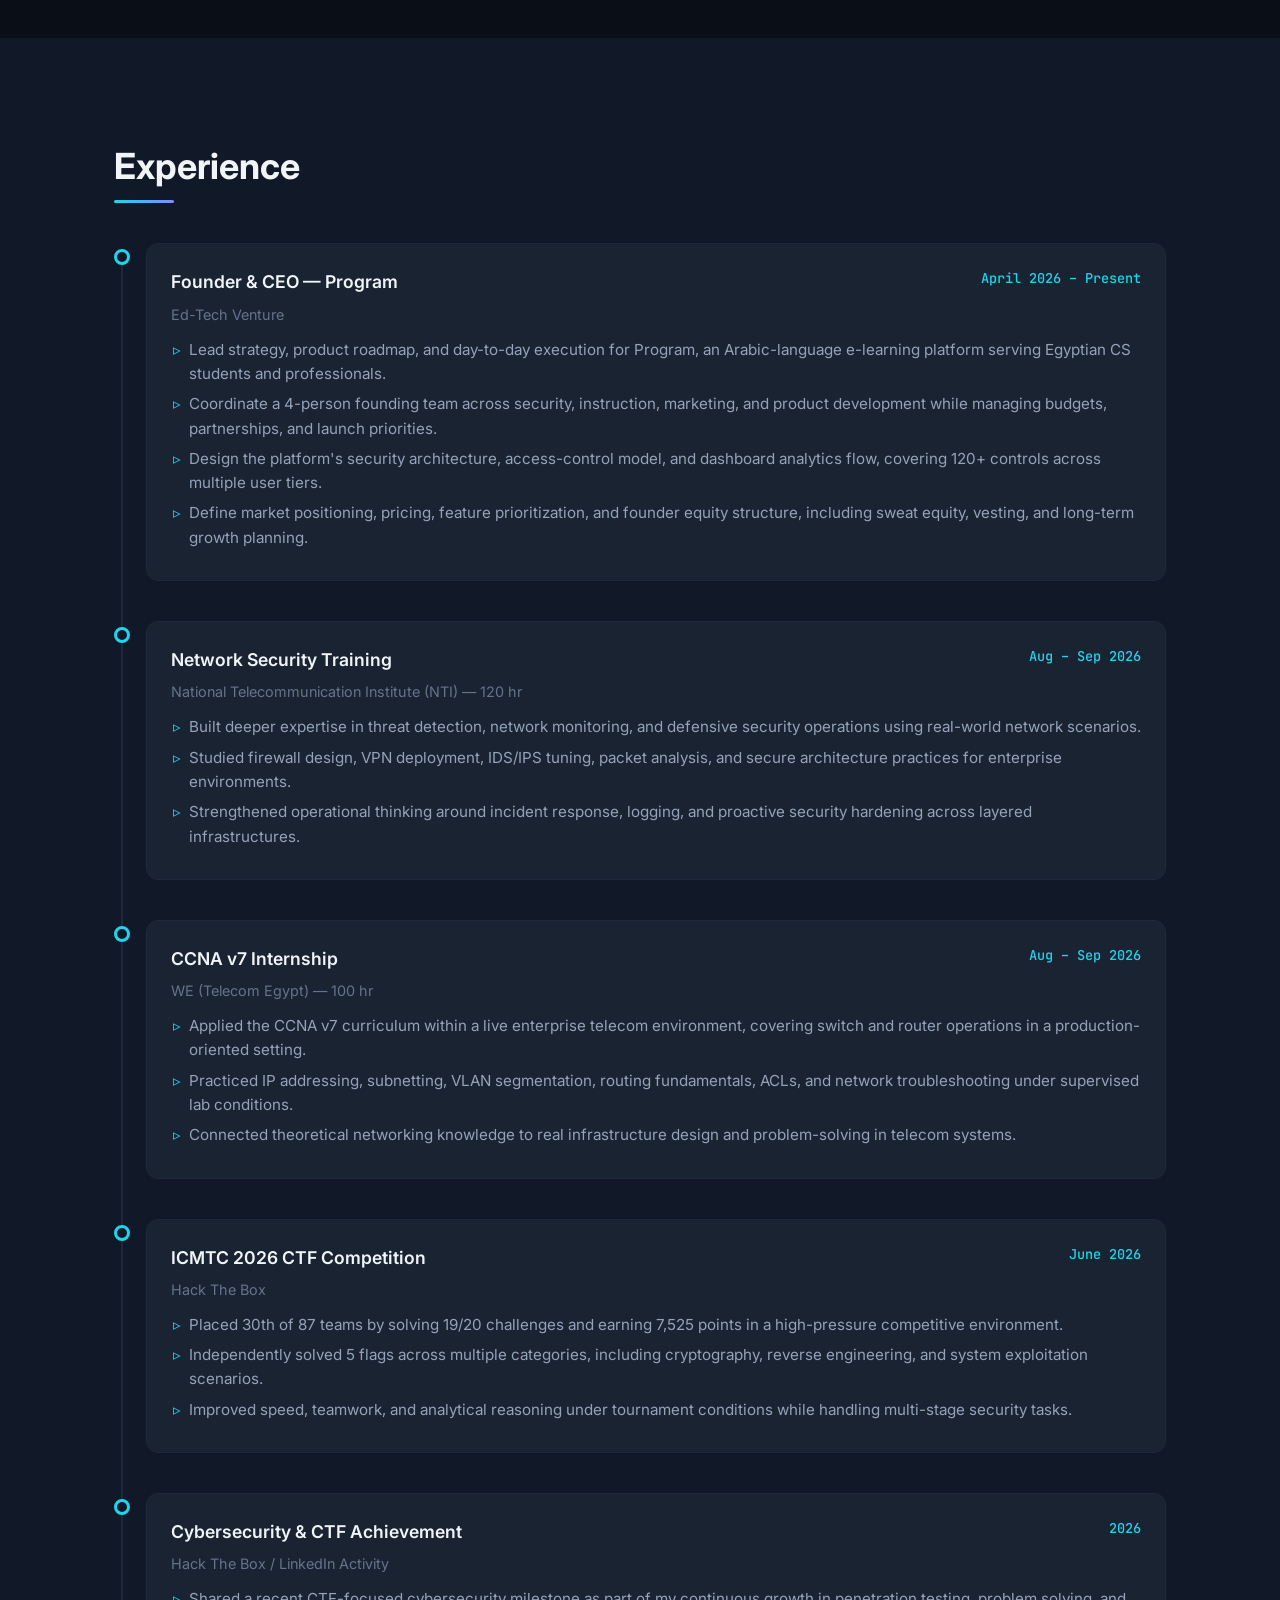
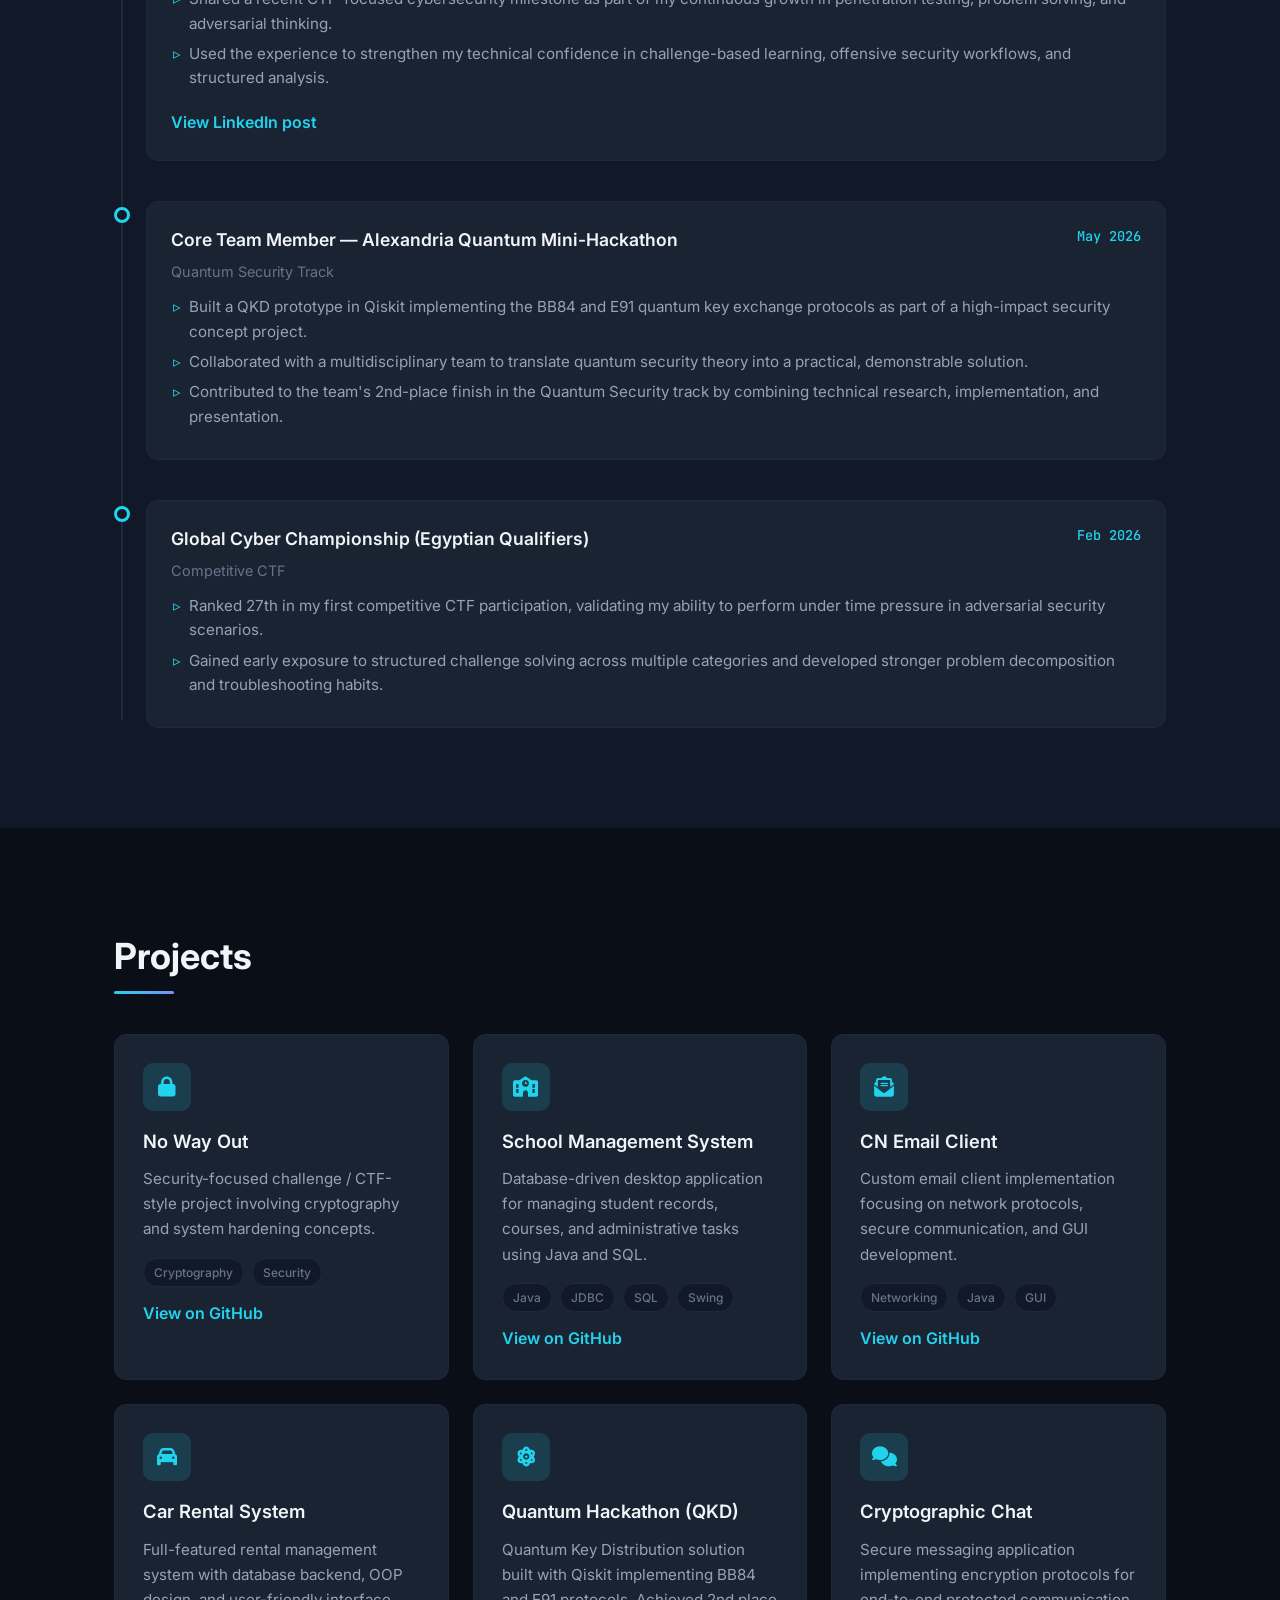
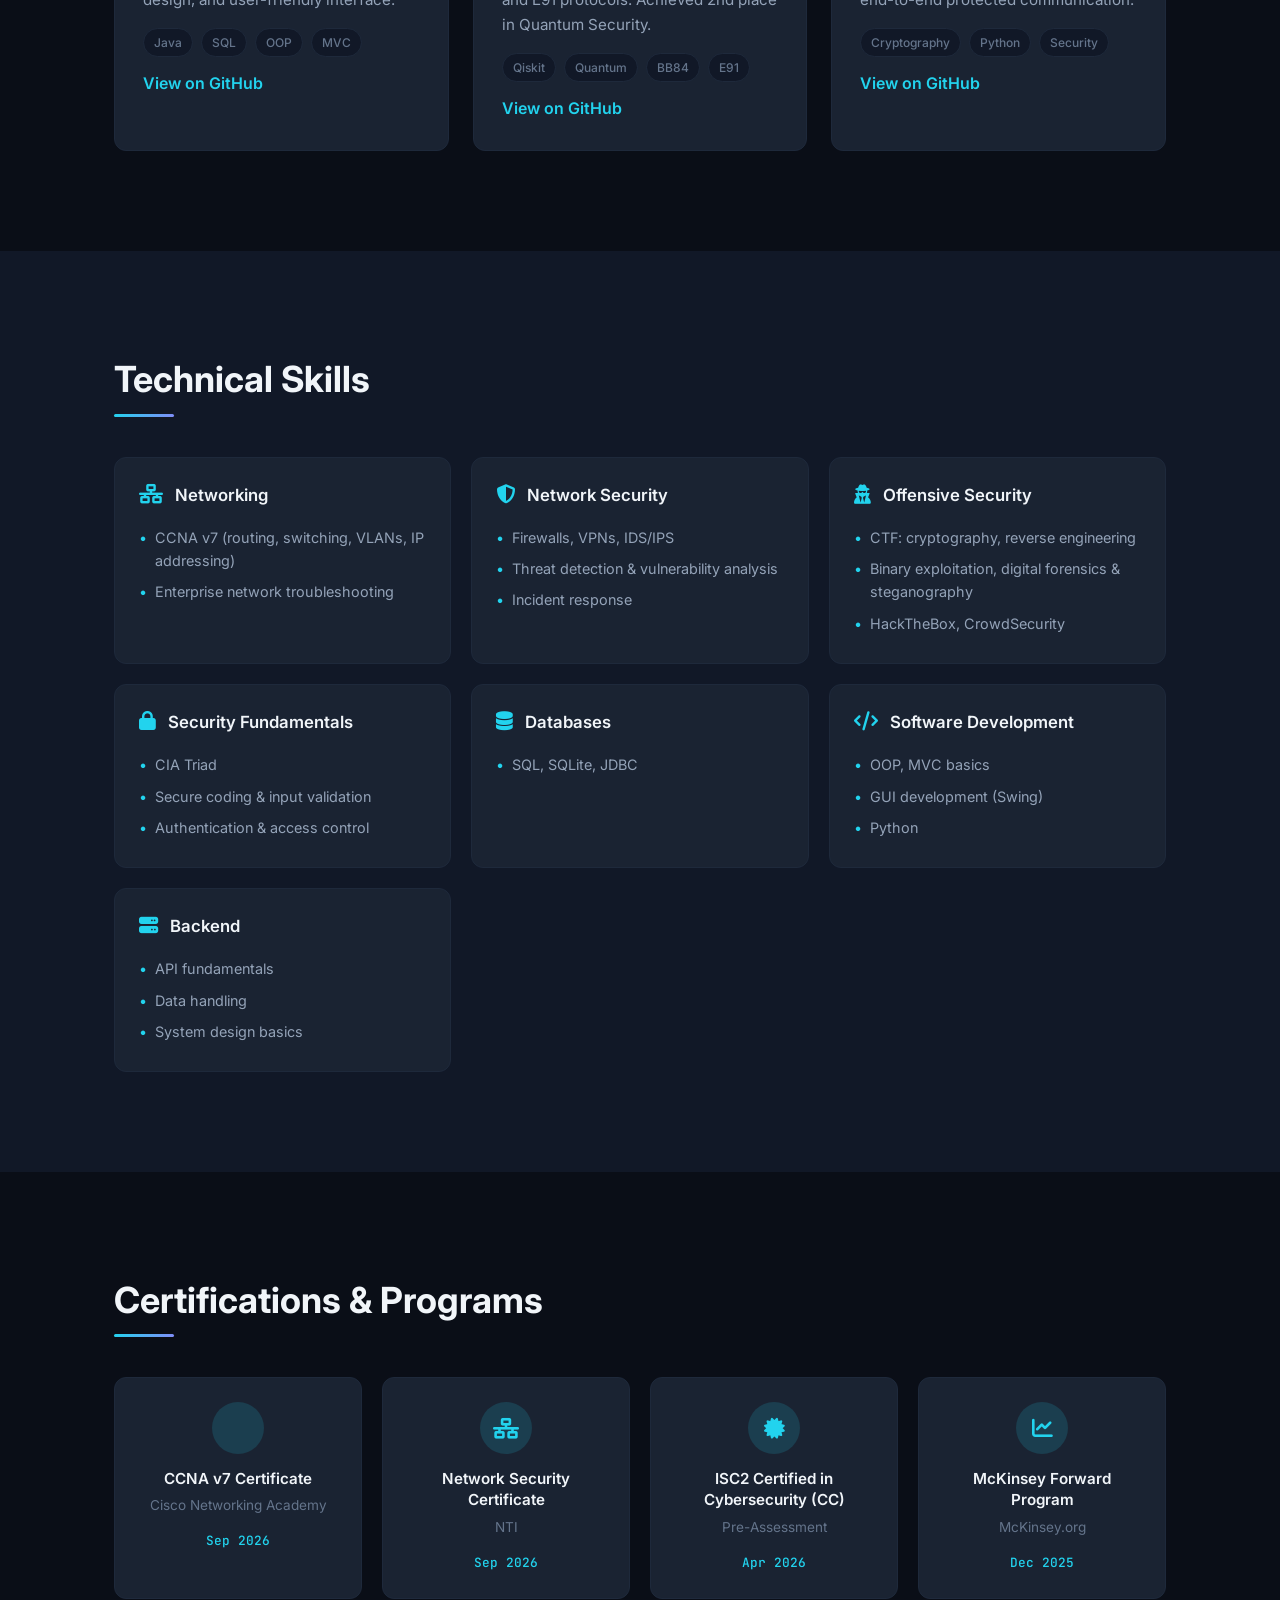
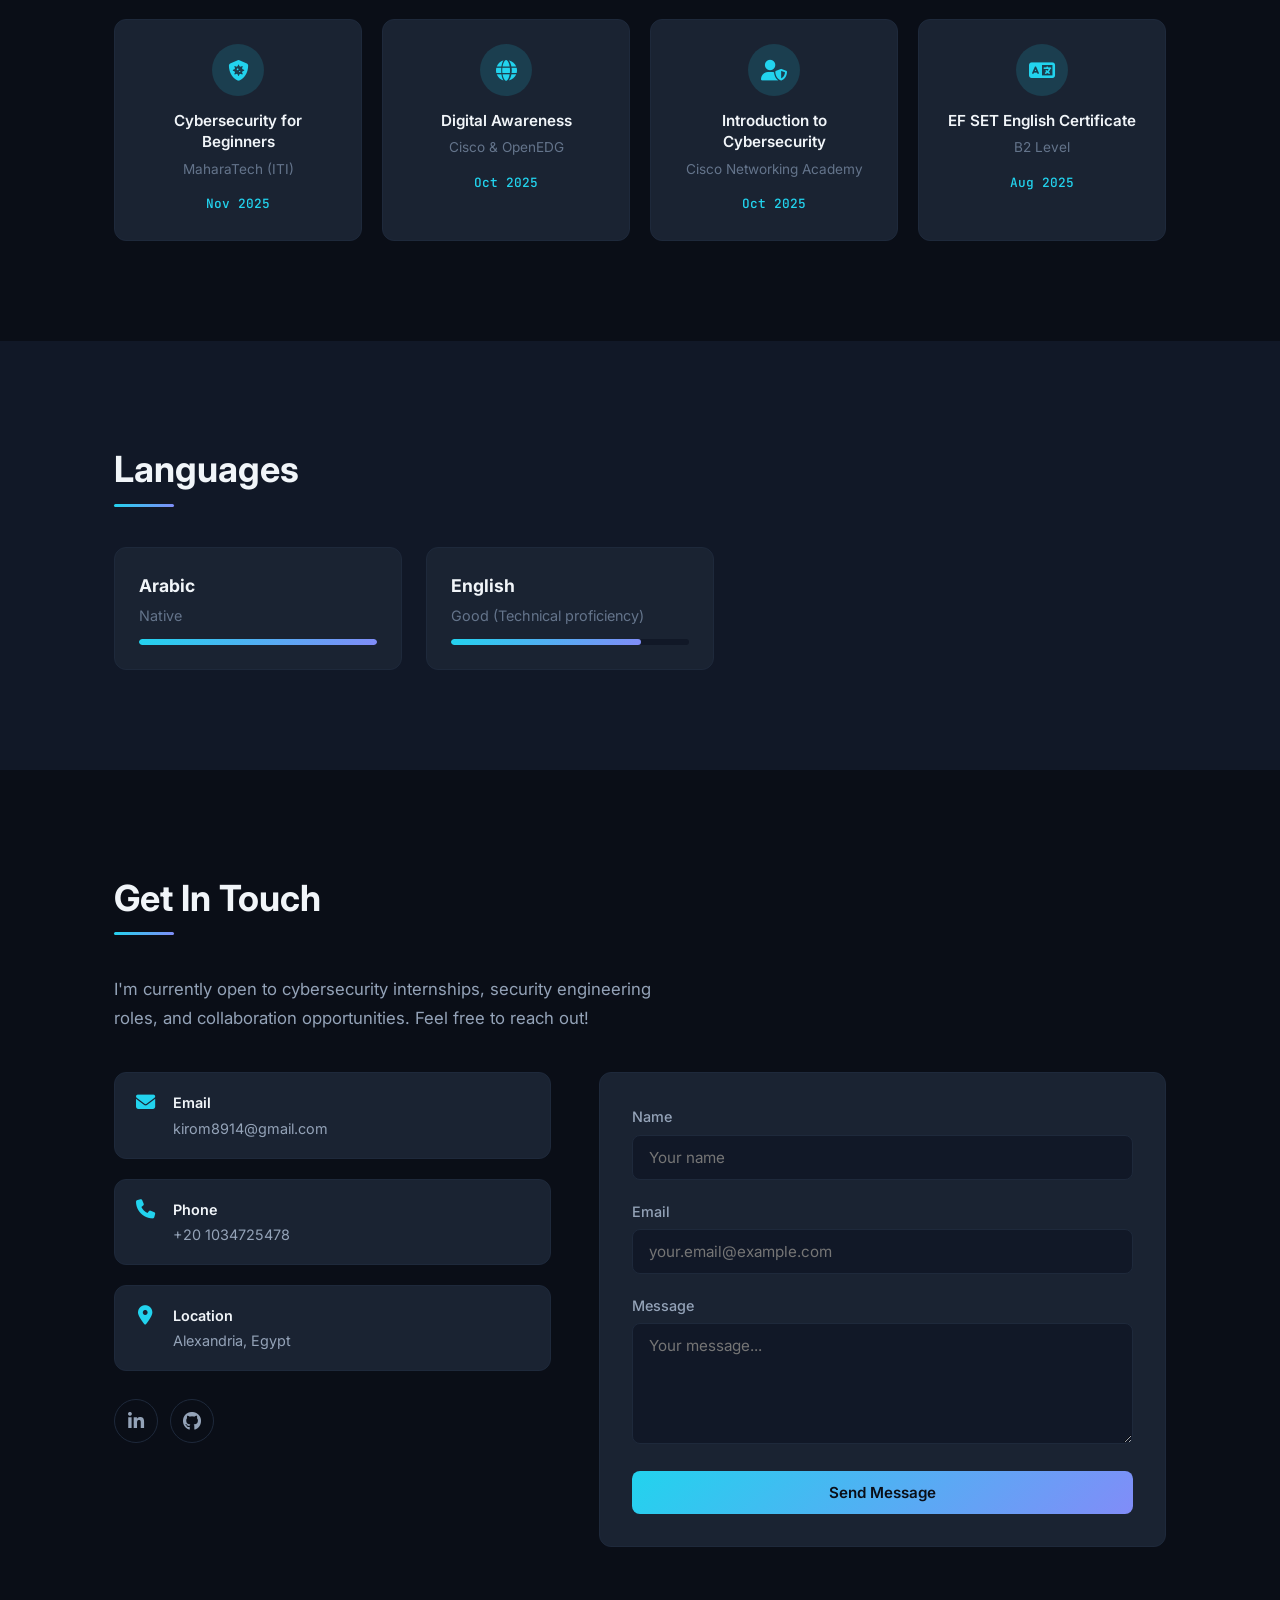
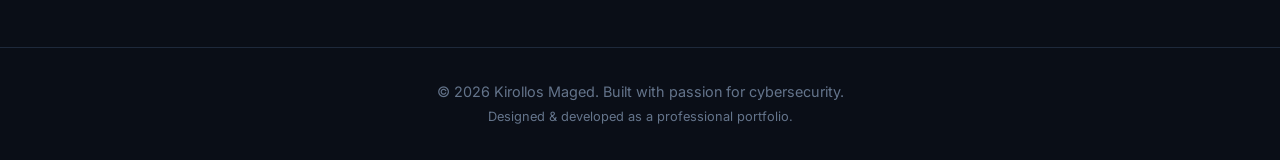
==== commit aaf44e33: "Deploy updated portfolio" ====
--- a/index.html
+++ b/index.html
@@ -55,8 +55,8 @@
           <a href="#contact" class="btn btn-outline">Get In Touch</a>
         </div>
         <div class="hero-social">
-          <a href="https://linkedin.com" target="_blank" rel="noopener" aria-label="LinkedIn"><i class="fab fa-linkedin-in"></i></a>
-          <a href="https://github.com" target="_blank" rel="noopener" aria-label="GitHub"><i class="fab fa-github"></i></a>
+          <a href="https://www.linkedin.com/in/kirollos-maged" target="_blank" rel="noopener" aria-label="LinkedIn"><i class="fab fa-linkedin-in"></i></a>
+          <a href="https://github.com/kirom8914" target="_blank" rel="noopener" aria-label="GitHub"><i class="fab fa-github"></i></a>
           <a href="mailto:kirom8914@gmail.com" aria-label="Email"><i class="fas fa-envelope"></i></a>
         </div>
       </div>
@@ -164,10 +164,10 @@
             </div>
             <p class="timeline-company">Ed-Tech Venture</p>
             <ul>
-              <li>Lead strategy, product, and business direction for Program, an Arabic-language e-learning platform for Egyptian CS students and professionals</li>
-              <li>Manage operations, budgets, and strategic partnerships; lead a 4-person cross-functional founding team (security, instructors, marketing, development)</li>
-              <li>Directed the platform's security architecture (120+ controls across multiple access tiers) and dashboard analytics specification</li>
-              <li>Structured founder equity (sweat equity, 4-year vesting with 1-year cliff) and produced go-to-market strategy: growth roadmap, market and competitive analysis, pricing model</li>
+              <li>Lead strategy, product roadmap, and day-to-day execution for Program, an Arabic-language e-learning platform serving Egyptian CS students and professionals.</li>
+              <li>Coordinate a 4-person founding team across security, instruction, marketing, and product development while managing budgets, partnerships, and launch priorities.</li>
+              <li>Design the platform's security architecture, access-control model, and dashboard analytics flow, covering 120+ controls across multiple user tiers.</li>
+              <li>Define market positioning, pricing, feature prioritization, and founder equity structure, including sweat equity, vesting, and long-term growth planning.</li>
             </ul>
           </div>
         </div>
@@ -182,8 +182,9 @@
             </div>
             <p class="timeline-company">National Telecommunication Institute (NTI) — 120 hr</p>
             <ul>
-              <li>Trained in threat detection, network monitoring, and defensive security practices</li>
-              <li>Studied firewalls, VPNs, IDS/IPS, and secure network architecture</li>
+              <li>Built deeper expertise in threat detection, network monitoring, and defensive security operations using real-world network scenarios.</li>
+              <li>Studied firewall design, VPN deployment, IDS/IPS tuning, packet analysis, and secure architecture practices for enterprise environments.</li>
+              <li>Strengthened operational thinking around incident response, logging, and proactive security hardening across layered infrastructures.</li>
             </ul>
           </div>
         </div>
@@ -198,8 +199,9 @@
             </div>
             <p class="timeline-company">WE (Telecom Egypt) — 100 hr</p>
             <ul>
-              <li>Applied the CCNA v7 curriculum within a live enterprise telecom network</li>
-              <li>Practiced IP addressing, routing, switching, VLANs, and troubleshooting</li>
+              <li>Applied the CCNA v7 curriculum within a live enterprise telecom environment, covering switch and router operations in a production-oriented setting.</li>
+              <li>Practiced IP addressing, subnetting, VLAN segmentation, routing fundamentals, ACLs, and network troubleshooting under supervised lab conditions.</li>
+              <li>Connected theoretical networking knowledge to real infrastructure design and problem-solving in telecom systems.</li>
             </ul>
           </div>
         </div>
@@ -214,13 +216,31 @@
             </div>
             <p class="timeline-company">Hack The Box</p>
             <ul>
-              <li>Placed 30th of 87 teams — solved 19/20 challenges, 7,525 points</li>
-              <li>Independently solved 5 flags across multiple categories</li>
+              <li>Placed 30th of 87 teams by solving 19/20 challenges and earning 7,525 points in a high-pressure competitive environment.</li>
+              <li>Independently solved 5 flags across multiple categories, including cryptography, reverse engineering, and system exploitation scenarios.</li>
+              <li>Improved speed, teamwork, and analytical reasoning under tournament conditions while handling multi-stage security tasks.</li>
             </ul>
           </div>
         </div>
 
         <!-- Experience Item 5 -->
+        <div class="timeline-item">
+          <div class="timeline-marker"></div>
+          <div class="timeline-content">
+            <div class="timeline-header">
+              <h3>Cybersecurity & CTF Achievement</h3>
+              <span class="timeline-date">2026</span>
+            </div>
+            <p class="timeline-company">Hack The Box / LinkedIn Activity</p>
+            <ul>
+              <li>Shared a recent CTF-focused cybersecurity milestone as part of my continuous growth in penetration testing, problem solving, and adversarial thinking.</li>
+              <li>Used the experience to strengthen my technical confidence in challenge-based learning, offensive security workflows, and structured analysis.</li>
+            </ul>
+            <a href="https://www.linkedin.com/posts/kirollos-maged1_cybersecurity-ctf-hackthebox-activity-7488229790769106946-TX2q" target="_blank" rel="noopener" class="project-link">View LinkedIn post</a>
+          </div>
+        </div>
+
+        <!-- Experience Item 6 -->
         <div class="timeline-item">
           <div class="timeline-marker"></div>
           <div class="timeline-content">
@@ -230,13 +250,14 @@
             </div>
             <p class="timeline-company">Quantum Security Track</p>
             <ul>
-              <li>Built a QKD solution in Qiskit implementing BB84 and E91 protocols</li>
-              <li>Contributed to the team's 2nd place finish in Quantum Security</li>
-            </ul>
-          </div>
-        </div>
-
-        <!-- Experience Item 6 -->
+              <li>Built a QKD prototype in Qiskit implementing the BB84 and E91 quantum key exchange protocols as part of a high-impact security concept project.</li>
+              <li>Collaborated with a multidisciplinary team to translate quantum security theory into a practical, demonstrable solution.</li>
+              <li>Contributed to the team's 2nd-place finish in the Quantum Security track by combining technical research, implementation, and presentation.</li>
+            </ul>
+          </div>
+        </div>
+
+        <!-- Experience Item 7 -->
         <div class="timeline-item">
           <div class="timeline-marker"></div>
           <div class="timeline-content">
@@ -246,7 +267,8 @@
             </div>
             <p class="timeline-company">Competitive CTF</p>
             <ul>
-              <li>Ranked 27th in first competitive CTF participation</li>
+              <li>Ranked 27th in my first competitive CTF participation, validating my ability to perform under time pressure in adversarial security scenarios.</li>
+              <li>Gained early exposure to structured challenge solving across multiple categories and developed stronger problem decomposition and troubleshooting habits.</li>
             </ul>
           </div>
         </div>
@@ -267,6 +289,7 @@
             <span>Cryptography</span>
             <span>Security</span>
           </div>
+          <a href="https://github.com/kirom8914" target="_blank" rel="noopener" class="project-link">View on GitHub</a>
         </div>
 
         <div class="project-card" data-project="school">
@@ -279,6 +302,7 @@
             <span>SQL</span>
             <span>Swing</span>
           </div>
+          <a href="https://github.com/kirom8914" target="_blank" rel="noopener" class="project-link">View on GitHub</a>
         </div>
 
         <div class="project-card" data-project="email">
@@ -290,6 +314,7 @@
             <span>Java</span>
             <span>GUI</span>
           </div>
+          <a href="https://github.com/kirom8914" target="_blank" rel="noopener" class="project-link">View on GitHub</a>
         </div>
 
         <div class="project-card" data-project="rental">
@@ -302,6 +327,7 @@
             <span>OOP</span>
             <span>MVC</span>
           </div>
+          <a href="https://github.com/kirom8914" target="_blank" rel="noopener" class="project-link">View on GitHub</a>
         </div>
 
         <div class="project-card" data-project="quantum">
@@ -314,6 +340,7 @@
             <span>BB84</span>
             <span>E91</span>
           </div>
+          <a href="https://github.com/kirom8914" target="_blank" rel="noopener" class="project-link">View on GitHub</a>
         </div>
 
         <div class="project-card" data-project="crypto">
@@ -325,6 +352,7 @@
             <span>Python</span>
             <span>Security</span>
           </div>
+          <a href="https://github.com/kirom8914" target="_blank" rel="noopener" class="project-link">View on GitHub</a>
         </div>
       </div>
     </div>
--- a/styles.css
+++ b/styles.css
@@ -700,6 +700,19 @@
   font-weight: 500;
 }
 
+.project-link {
+  display: inline-flex;
+  align-items: center;
+  margin-top: 14px;
+  color: var(--accent);
+  font-weight: 600;
+  text-decoration: none;
+}
+
+.project-link:hover {
+  text-decoration: underline;
+}
+
 /* ===== Skills ===== */
 .skills-grid {
   display: grid;
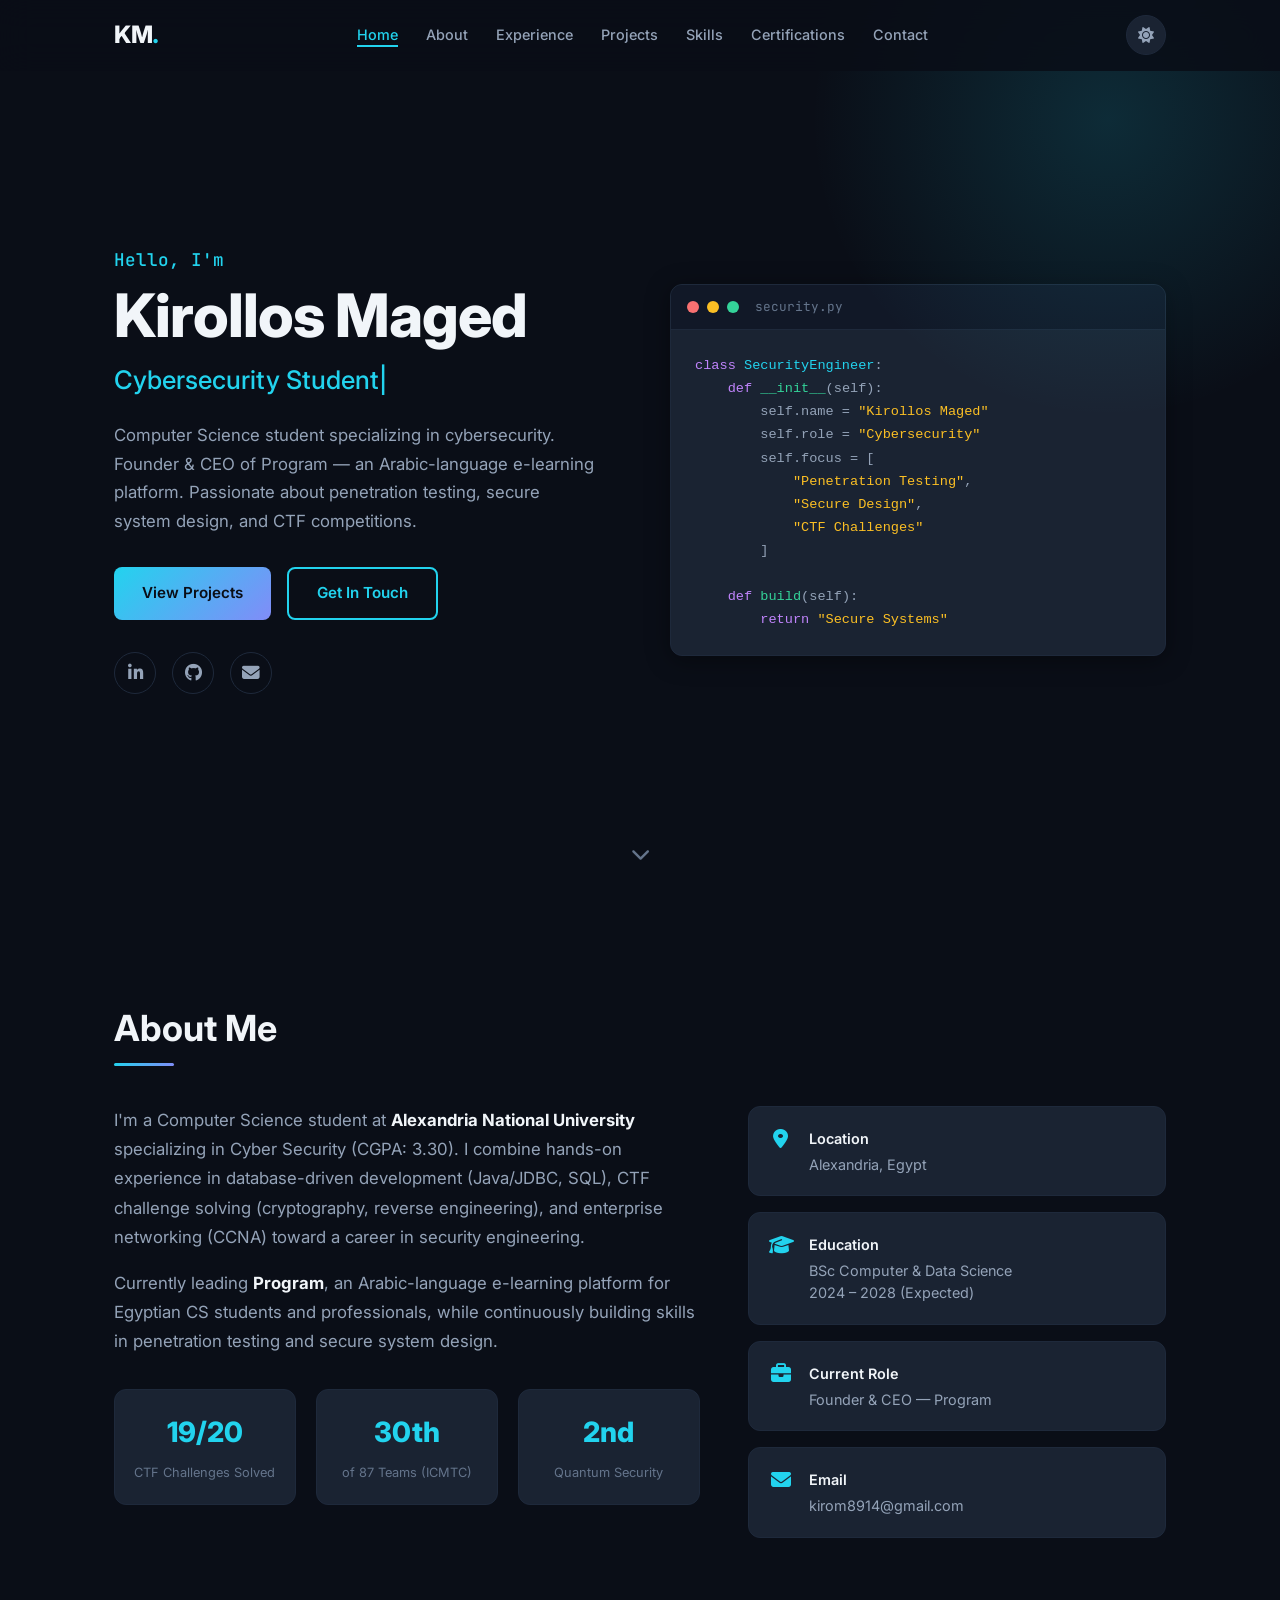
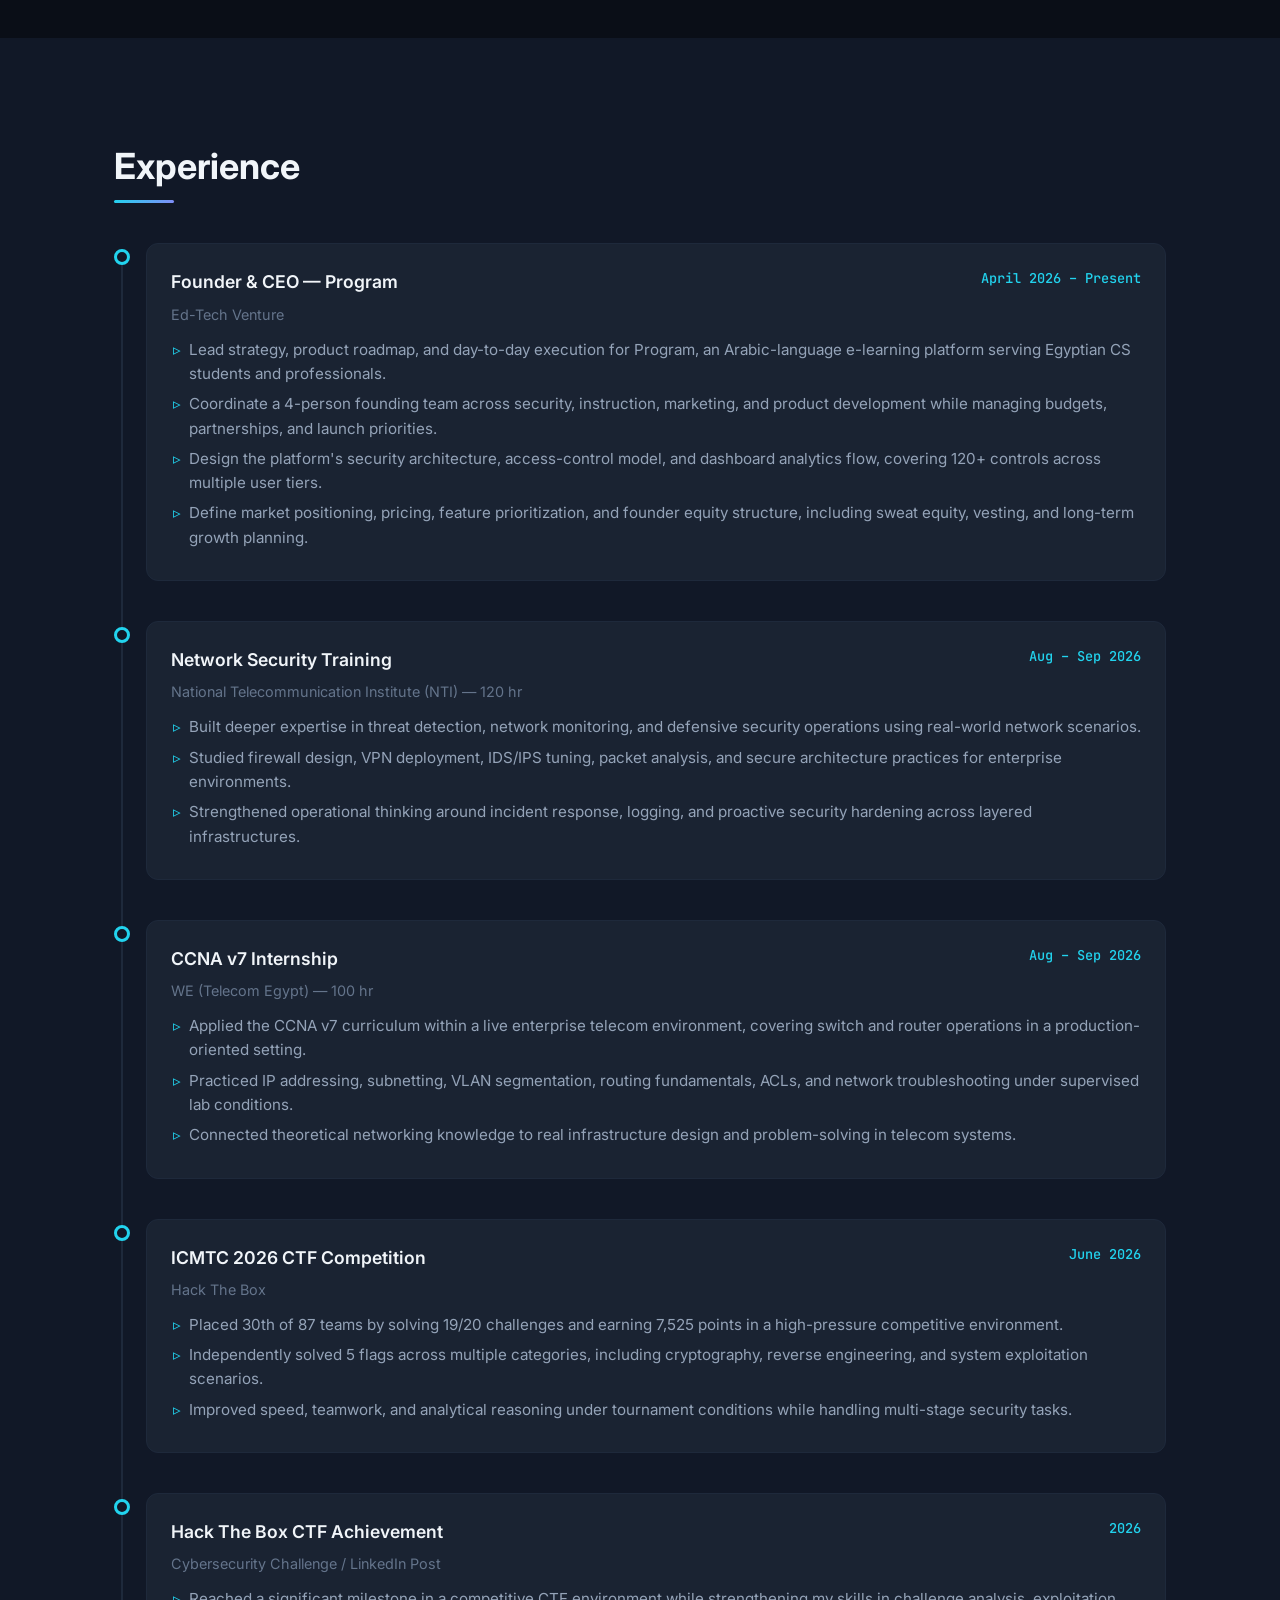
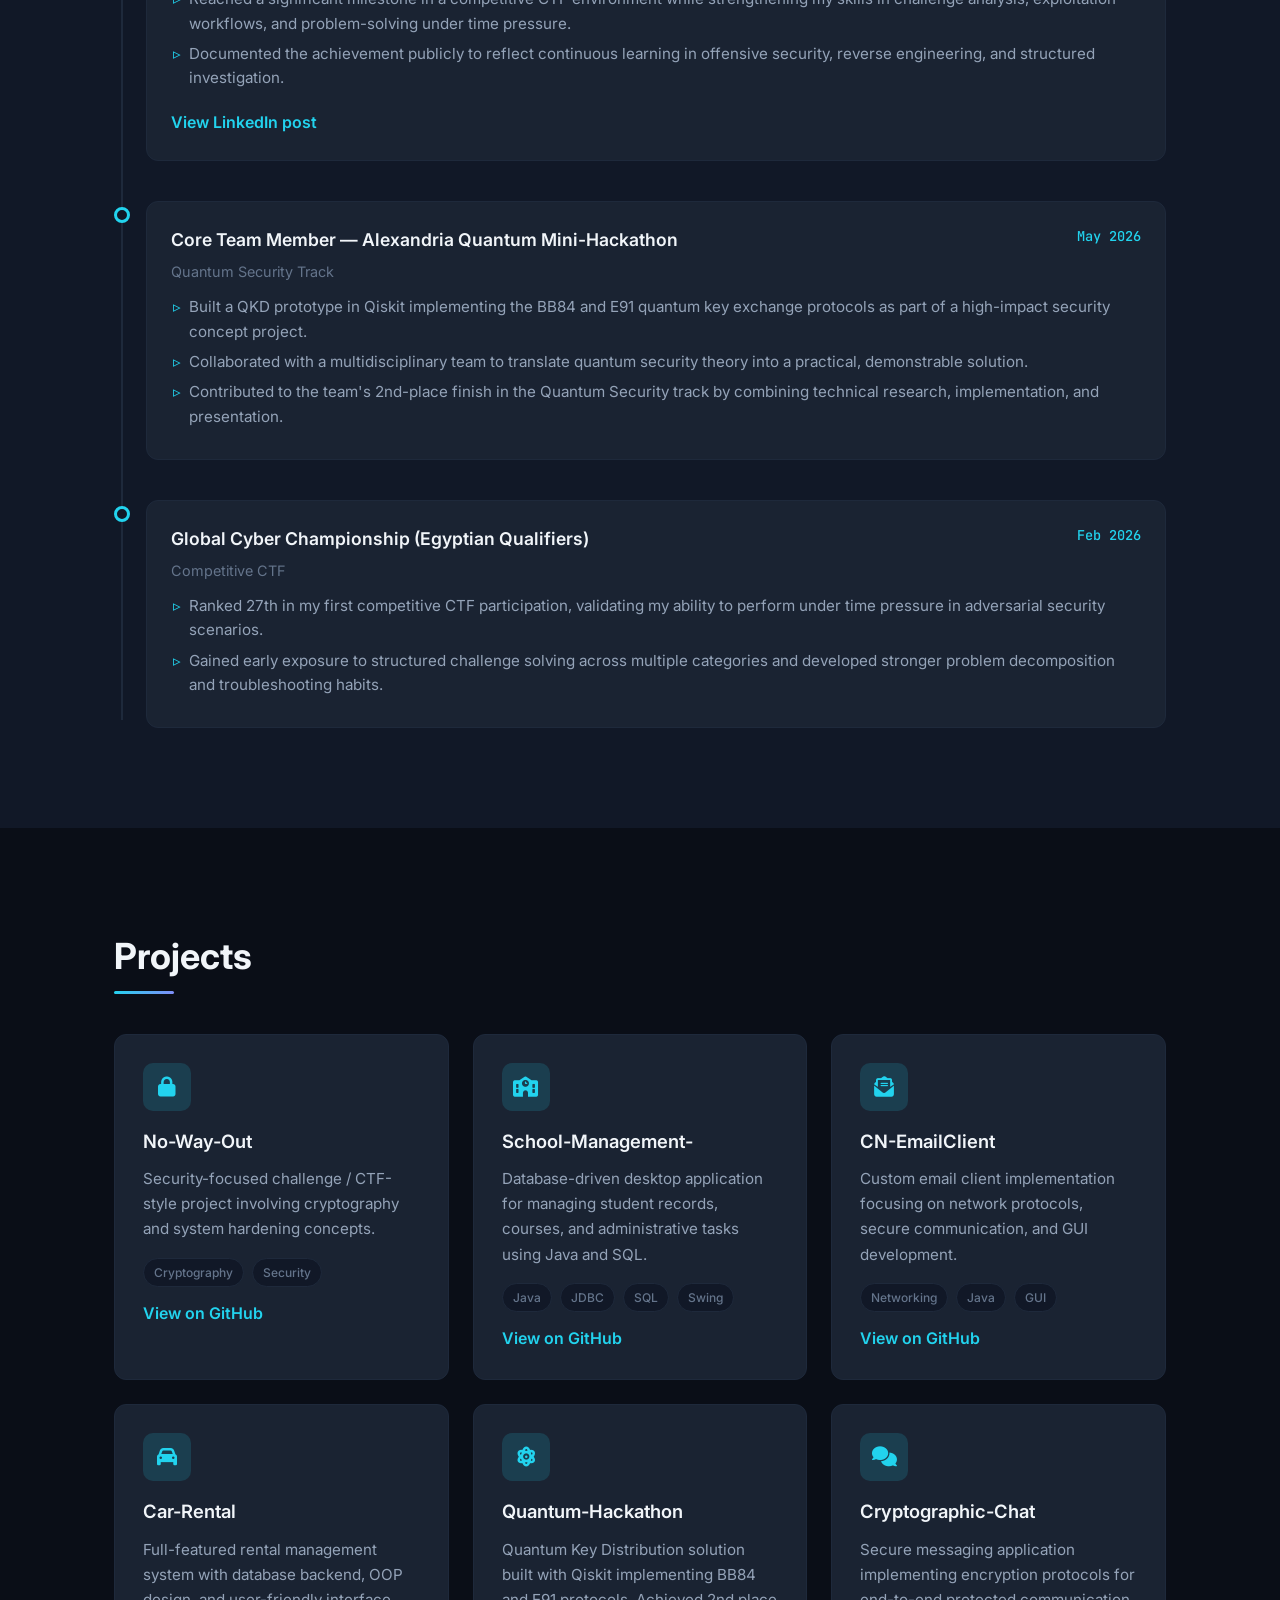
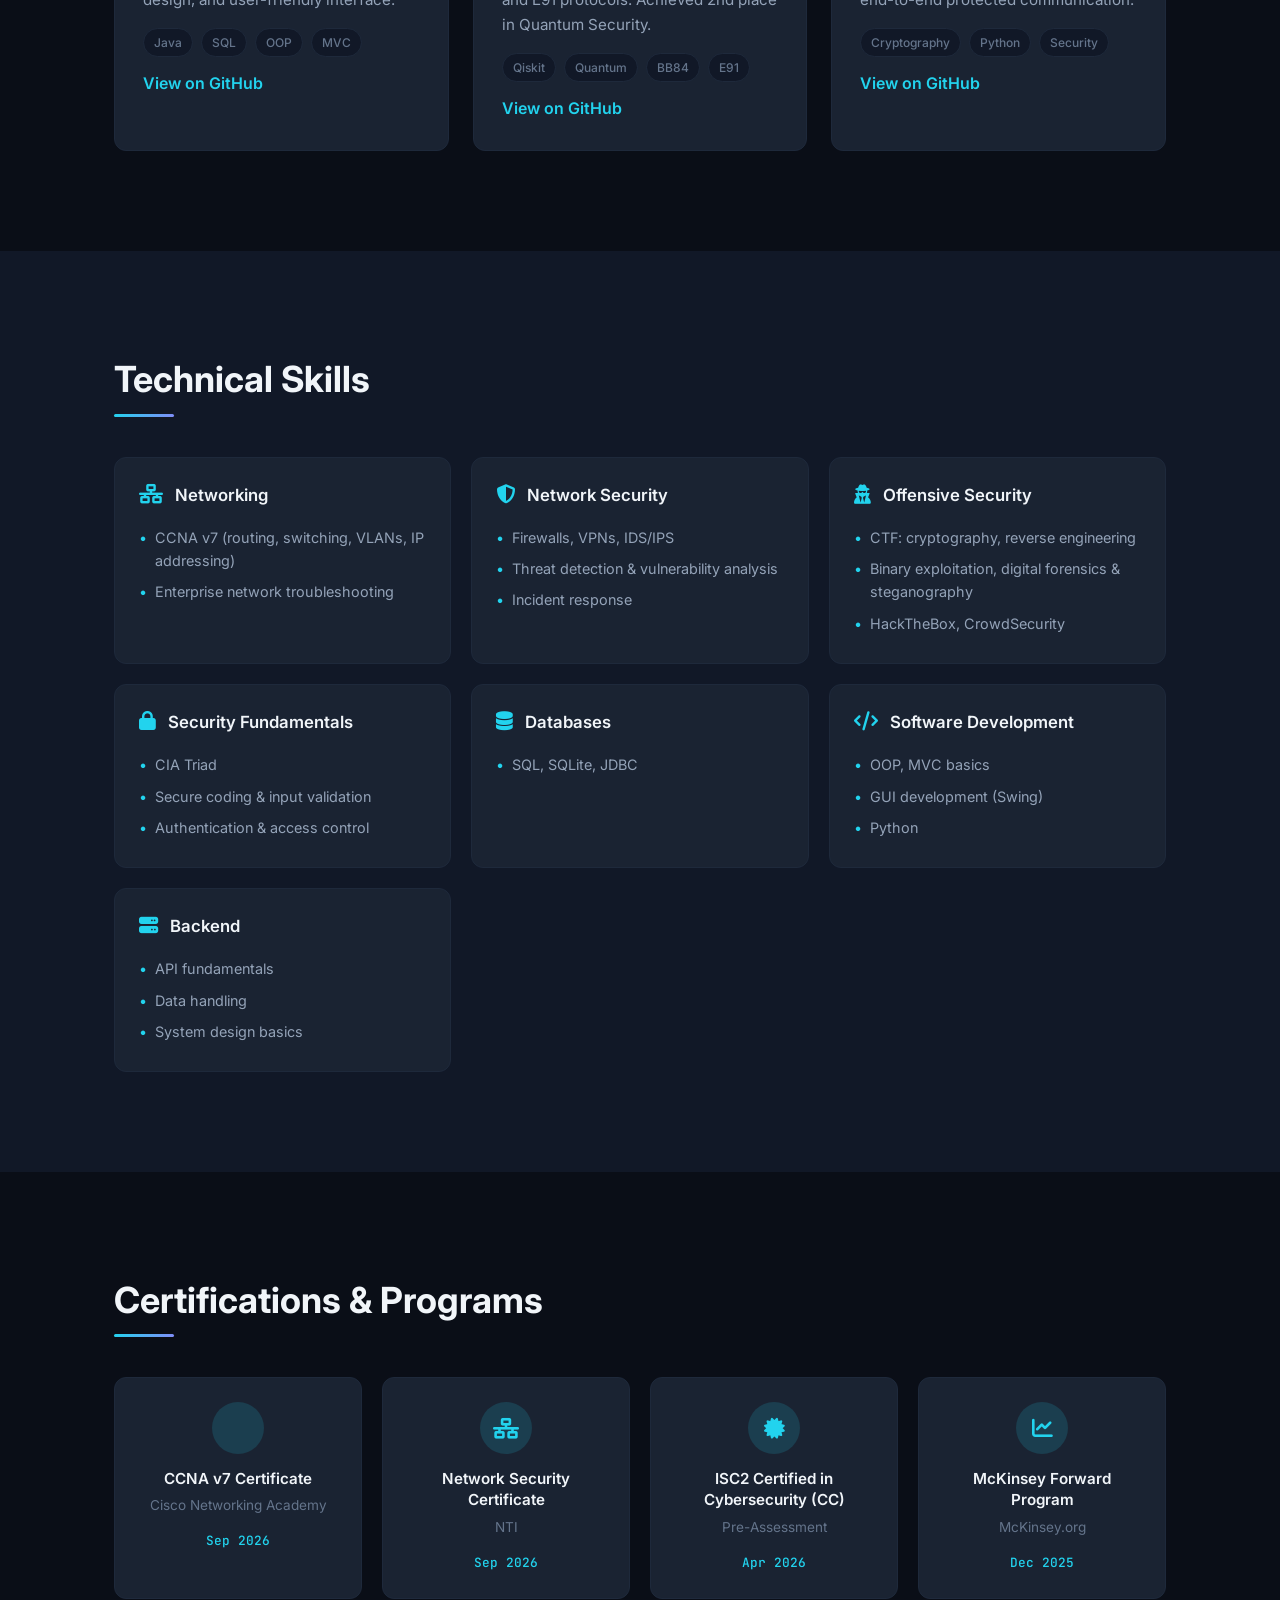
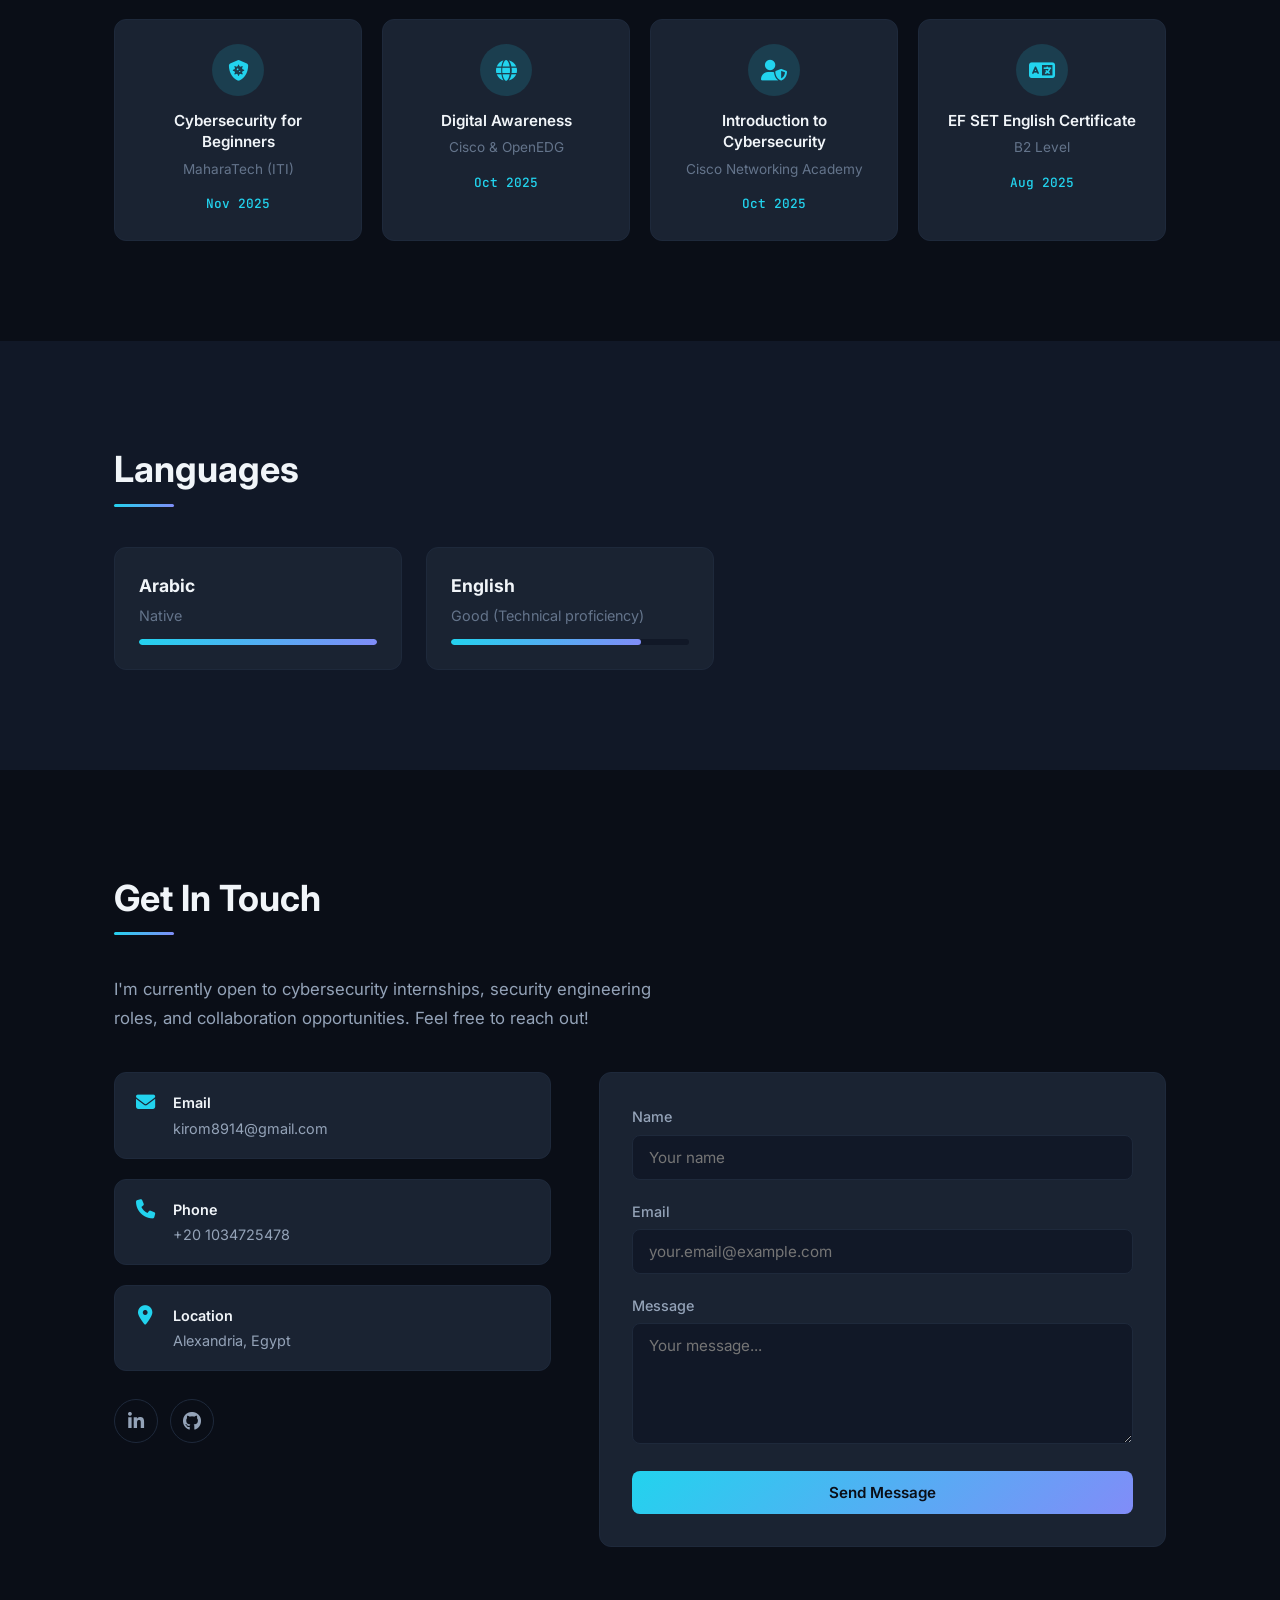
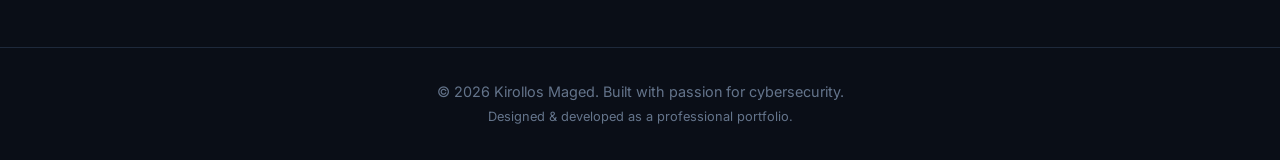
==== commit 8de665e2: "Fix project links and experience details" ====
--- a/index.html
+++ b/index.html
@@ -228,13 +228,13 @@
           <div class="timeline-marker"></div>
           <div class="timeline-content">
             <div class="timeline-header">
-              <h3>Cybersecurity & CTF Achievement</h3>
+              <h3>Hack The Box CTF Achievement</h3>
               <span class="timeline-date">2026</span>
             </div>
-            <p class="timeline-company">Hack The Box / LinkedIn Activity</p>
-            <ul>
-              <li>Shared a recent CTF-focused cybersecurity milestone as part of my continuous growth in penetration testing, problem solving, and adversarial thinking.</li>
-              <li>Used the experience to strengthen my technical confidence in challenge-based learning, offensive security workflows, and structured analysis.</li>
+            <p class="timeline-company">Cybersecurity Challenge / LinkedIn Post</p>
+            <ul>
+              <li>Reached a significant milestone in a competitive CTF environment while strengthening my skills in challenge analysis, exploitation workflows, and problem-solving under time pressure.</li>
+              <li>Documented the achievement publicly to reflect continuous learning in offensive security, reverse engineering, and structured investigation.</li>
             </ul>
             <a href="https://www.linkedin.com/posts/kirollos-maged1_cybersecurity-ctf-hackthebox-activity-7488229790769106946-TX2q" target="_blank" rel="noopener" class="project-link">View LinkedIn post</a>
           </div>
@@ -283,18 +283,18 @@
       <div class="projects-grid">
         <div class="project-card" data-project="nowayout">
           <div class="project-icon"><i class="fas fa-lock"></i></div>
-          <h3>No Way Out</h3>
+          <h3>No-Way-Out</h3>
           <p>Security-focused challenge / CTF-style project involving cryptography and system hardening concepts.</p>
           <div class="project-tags">
             <span>Cryptography</span>
             <span>Security</span>
           </div>
-          <a href="https://github.com/kirom8914" target="_blank" rel="noopener" class="project-link">View on GitHub</a>
+          <a href="https://github.com/kirollos-maged/No-Way-Out" target="_blank" rel="noopener" class="project-link">View on GitHub</a>
         </div>
 
         <div class="project-card" data-project="school">
           <div class="project-icon"><i class="fas fa-school"></i></div>
-          <h3>School Management System</h3>
+          <h3>School-Management-</h3>
           <p>Database-driven desktop application for managing student records, courses, and administrative tasks using Java and SQL.</p>
           <div class="project-tags">
             <span>Java</span>
@@ -302,24 +302,24 @@
             <span>SQL</span>
             <span>Swing</span>
           </div>
-          <a href="https://github.com/kirom8914" target="_blank" rel="noopener" class="project-link">View on GitHub</a>
+          <a href="https://github.com/kirollos-maged/School-Management-" target="_blank" rel="noopener" class="project-link">View on GitHub</a>
         </div>
 
         <div class="project-card" data-project="email">
           <div class="project-icon"><i class="fas fa-envelope-open-text"></i></div>
-          <h3>CN Email Client</h3>
+          <h3>CN-EmailClient</h3>
           <p>Custom email client implementation focusing on network protocols, secure communication, and GUI development.</p>
           <div class="project-tags">
             <span>Networking</span>
             <span>Java</span>
             <span>GUI</span>
           </div>
-          <a href="https://github.com/kirom8914" target="_blank" rel="noopener" class="project-link">View on GitHub</a>
+          <a href="https://github.com/kirollos-maged/CN-EmailClient" target="_blank" rel="noopener" class="project-link">View on GitHub</a>
         </div>
 
         <div class="project-card" data-project="rental">
           <div class="project-icon"><i class="fas fa-car"></i></div>
-          <h3>Car Rental System</h3>
+          <h3>Car-Rental</h3>
           <p>Full-featured rental management system with database backend, OOP design, and user-friendly interface.</p>
           <div class="project-tags">
             <span>Java</span>
@@ -327,12 +327,12 @@
             <span>OOP</span>
             <span>MVC</span>
           </div>
-          <a href="https://github.com/kirom8914" target="_blank" rel="noopener" class="project-link">View on GitHub</a>
+          <a href="https://github.com/kirollos-maged/Car-Rental" target="_blank" rel="noopener" class="project-link">View on GitHub</a>
         </div>
 
         <div class="project-card" data-project="quantum">
           <div class="project-icon"><i class="fas fa-atom"></i></div>
-          <h3>Quantum Hackathon (QKD)</h3>
+          <h3>Quantum-Hackathon</h3>
           <p>Quantum Key Distribution solution built with Qiskit implementing BB84 and E91 protocols. Achieved 2nd place in Quantum Security.</p>
           <div class="project-tags">
             <span>Qiskit</span>
@@ -340,19 +340,19 @@
             <span>BB84</span>
             <span>E91</span>
           </div>
-          <a href="https://github.com/kirom8914" target="_blank" rel="noopener" class="project-link">View on GitHub</a>
+          <a href="https://github.com/kirollos-maged/Quantum-Hackathon" target="_blank" rel="noopener" class="project-link">View on GitHub</a>
         </div>
 
         <div class="project-card" data-project="crypto">
           <div class="project-icon"><i class="fas fa-comments"></i></div>
-          <h3>Cryptographic Chat</h3>
+          <h3>Cryptographic-Chat</h3>
           <p>Secure messaging application implementing encryption protocols for end-to-end protected communication.</p>
           <div class="project-tags">
             <span>Cryptography</span>
             <span>Python</span>
             <span>Security</span>
           </div>
-          <a href="https://github.com/kirom8914" target="_blank" rel="noopener" class="project-link">View on GitHub</a>
+          <a href="https://github.com/kirollos-maged/Cryptographic-Chat" target="_blank" rel="noopener" class="project-link">View on GitHub</a>
         </div>
       </div>
     </div>
@@ -552,8 +552,8 @@
             </div>
           </div>
           <div class="contact-social">
-            <a href="https://linkedin.com" target="_blank" rel="noopener" aria-label="LinkedIn"><i class="fab fa-linkedin-in"></i></a>
-            <a href="https://github.com" target="_blank" rel="noopener" aria-label="GitHub"><i class="fab fa-github"></i></a>
+            <a href="https://www.linkedin.com/in/kirollos-maged" target="_blank" rel="noopener" aria-label="LinkedIn"><i class="fab fa-linkedin-in"></i></a>
+            <a href="https://github.com/kirollos-maged" target="_blank" rel="noopener" aria-label="GitHub"><i class="fab fa-github"></i></a>
           </div>
         </div>
         <form class="contact-form" id="contact-form">
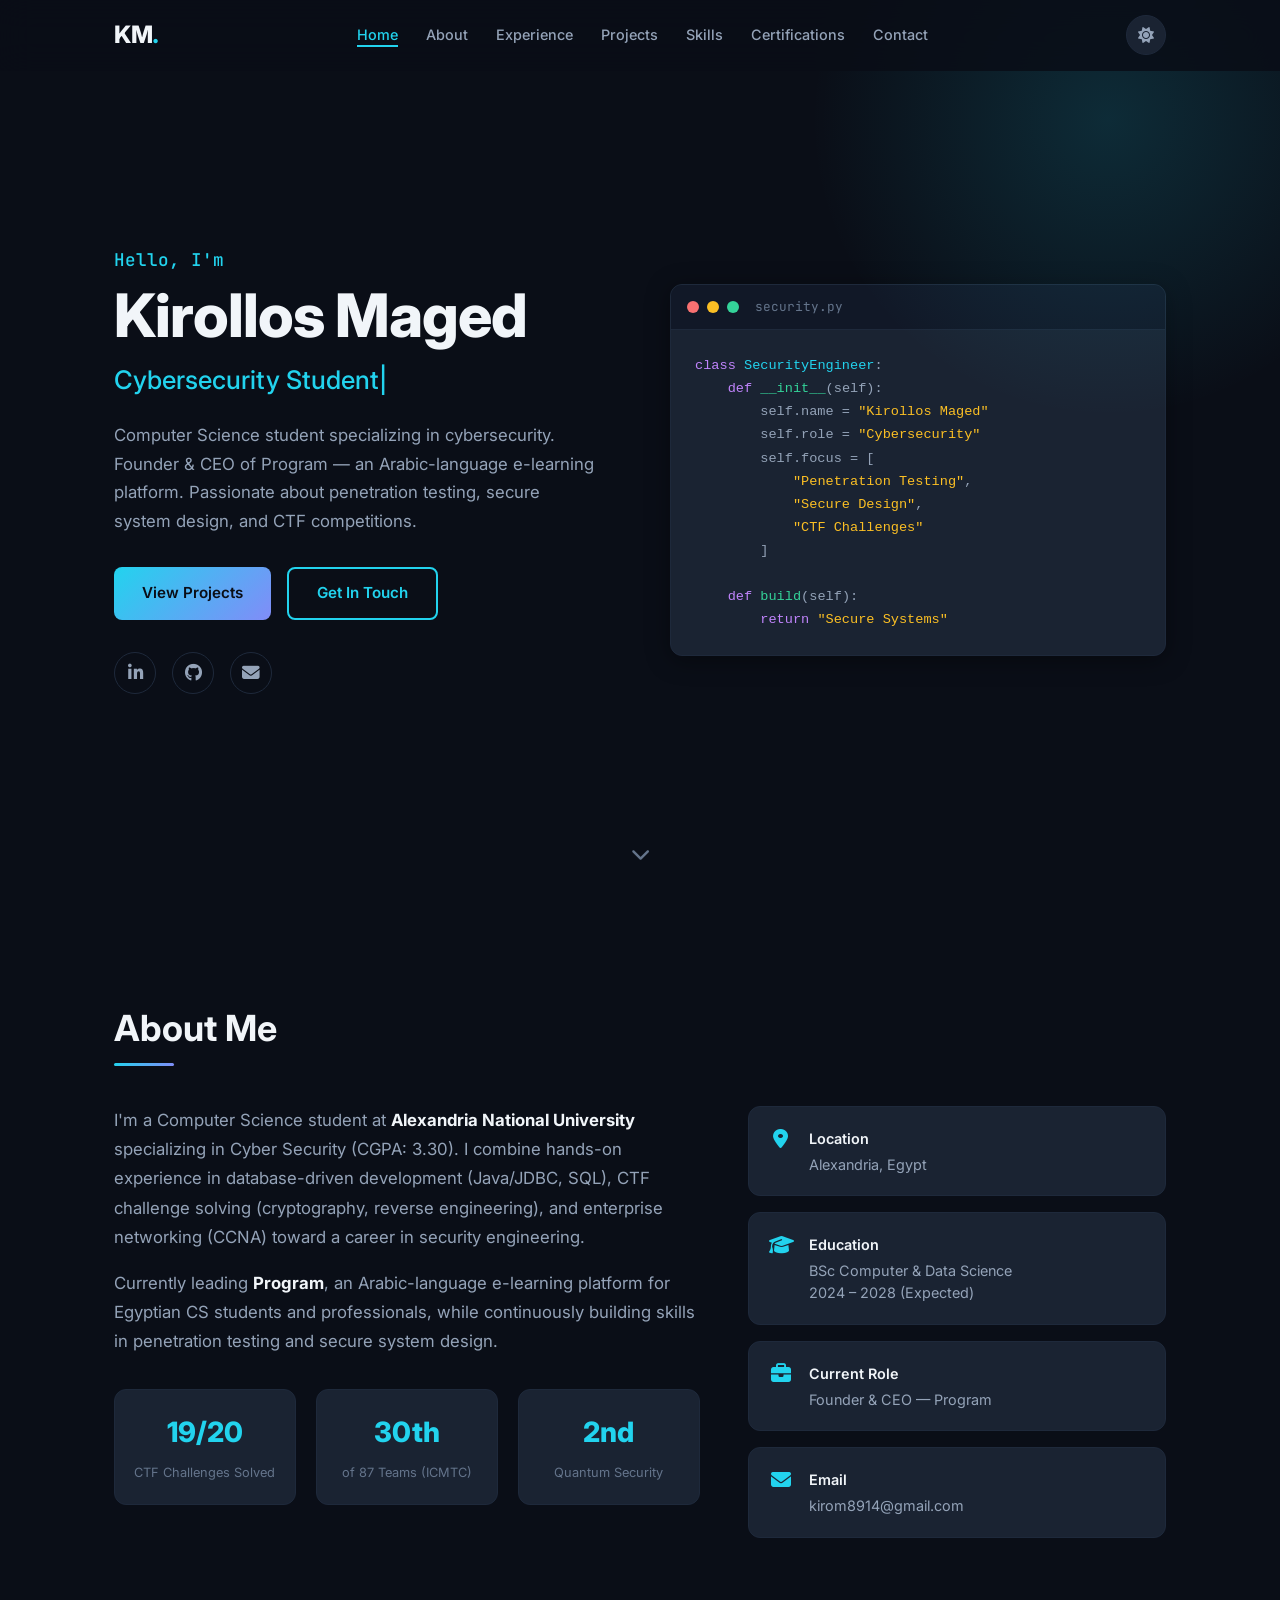
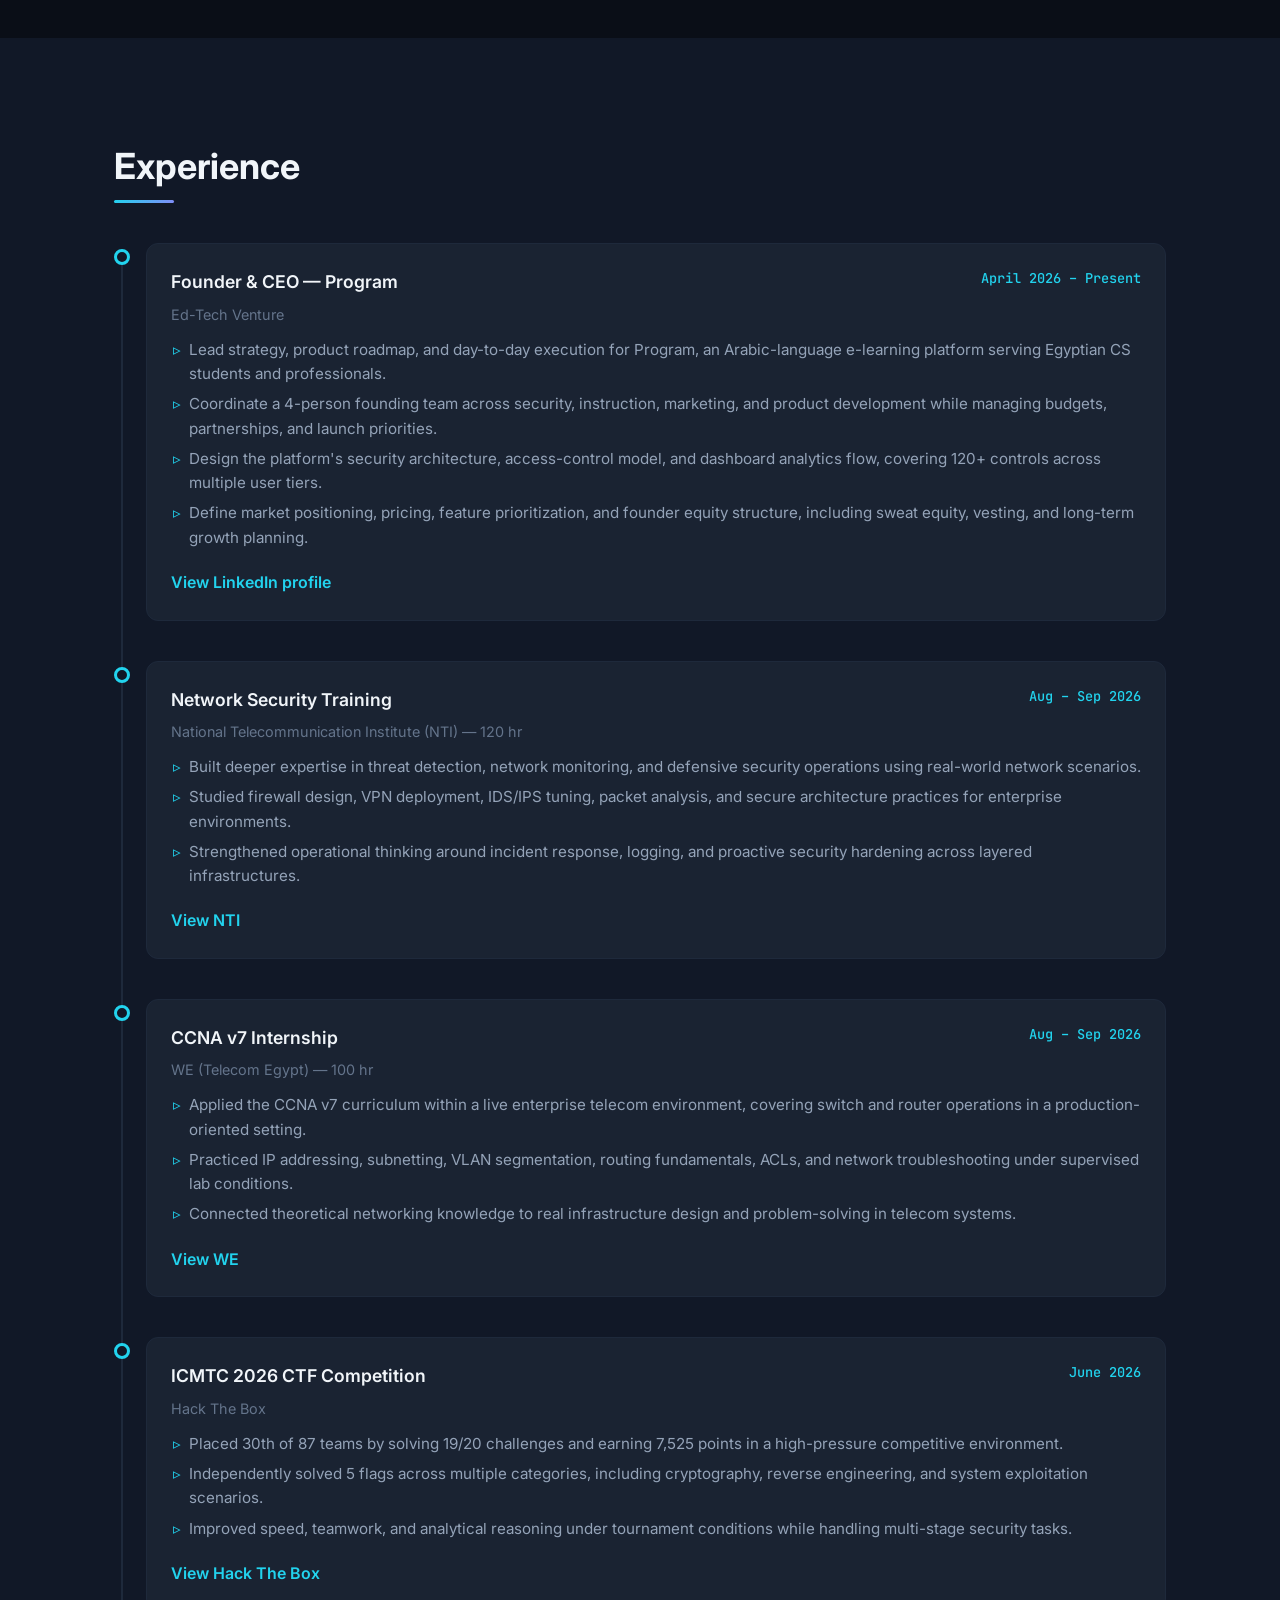
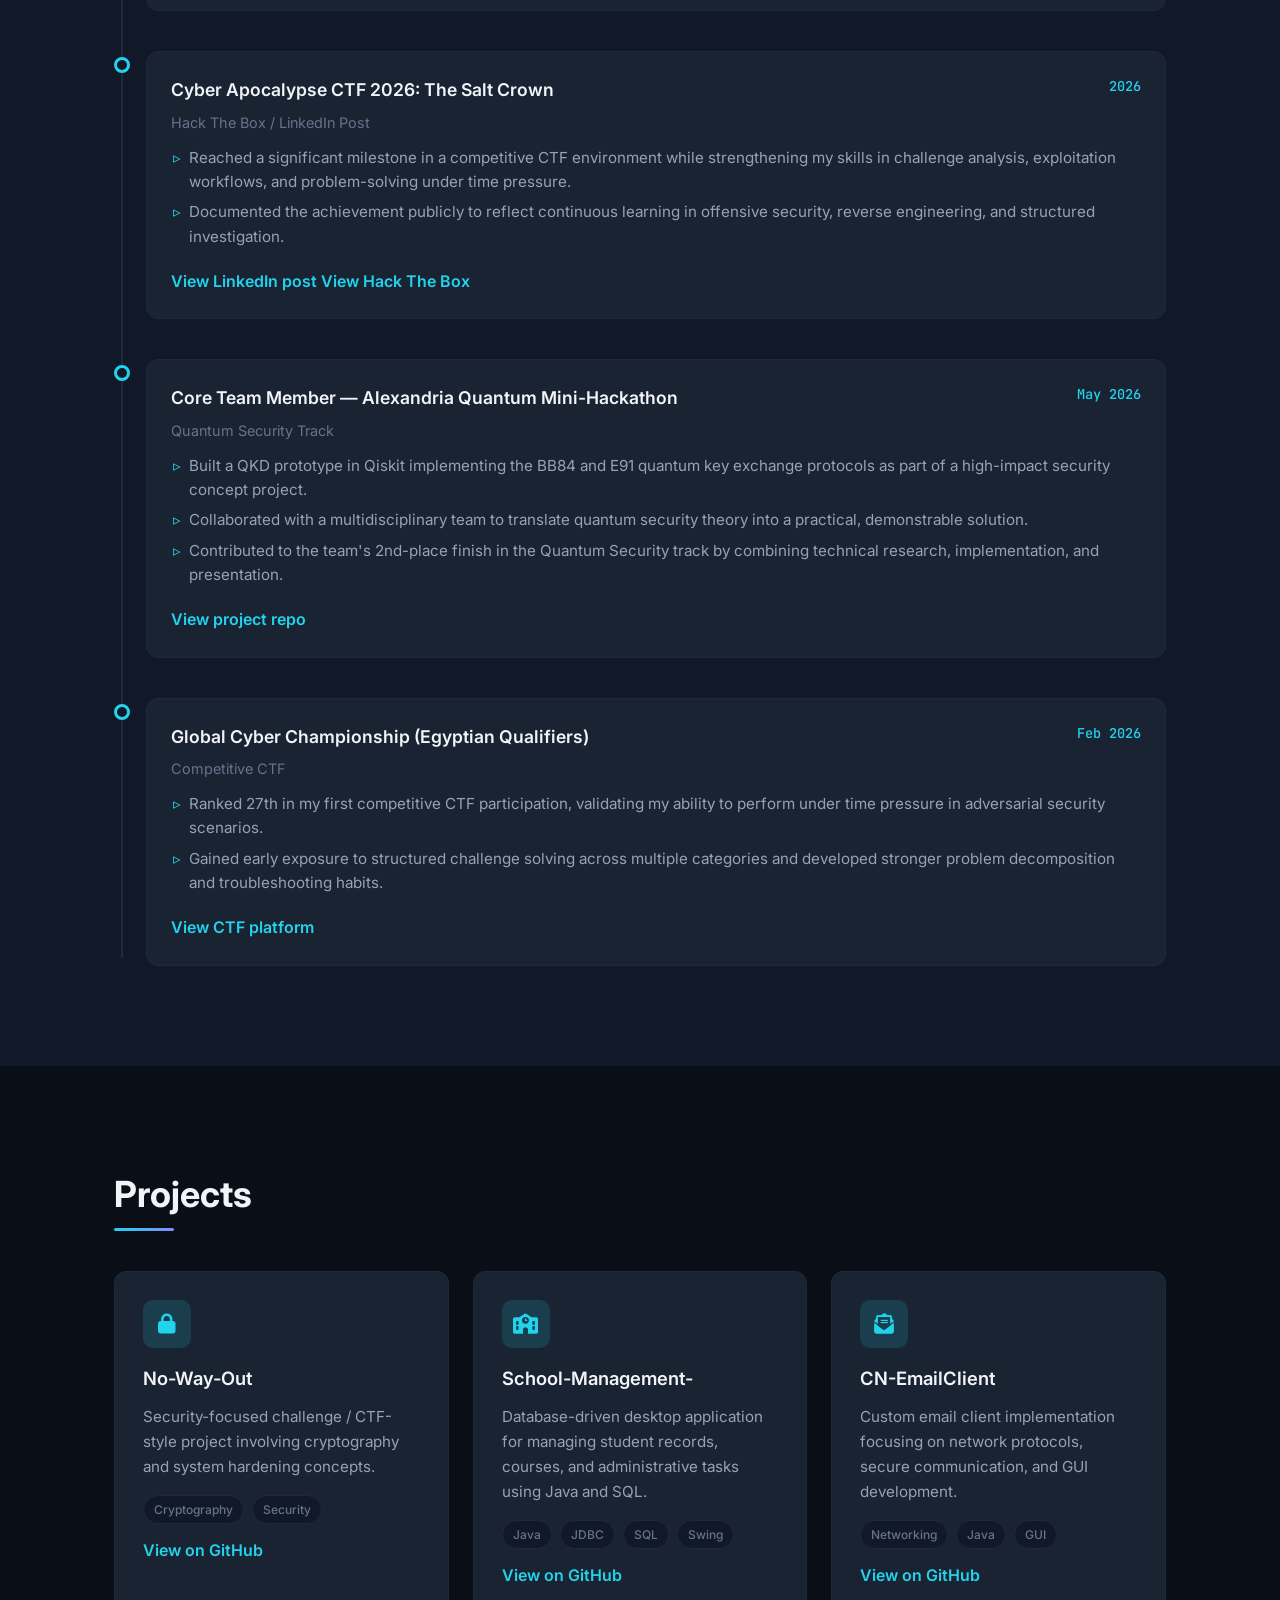
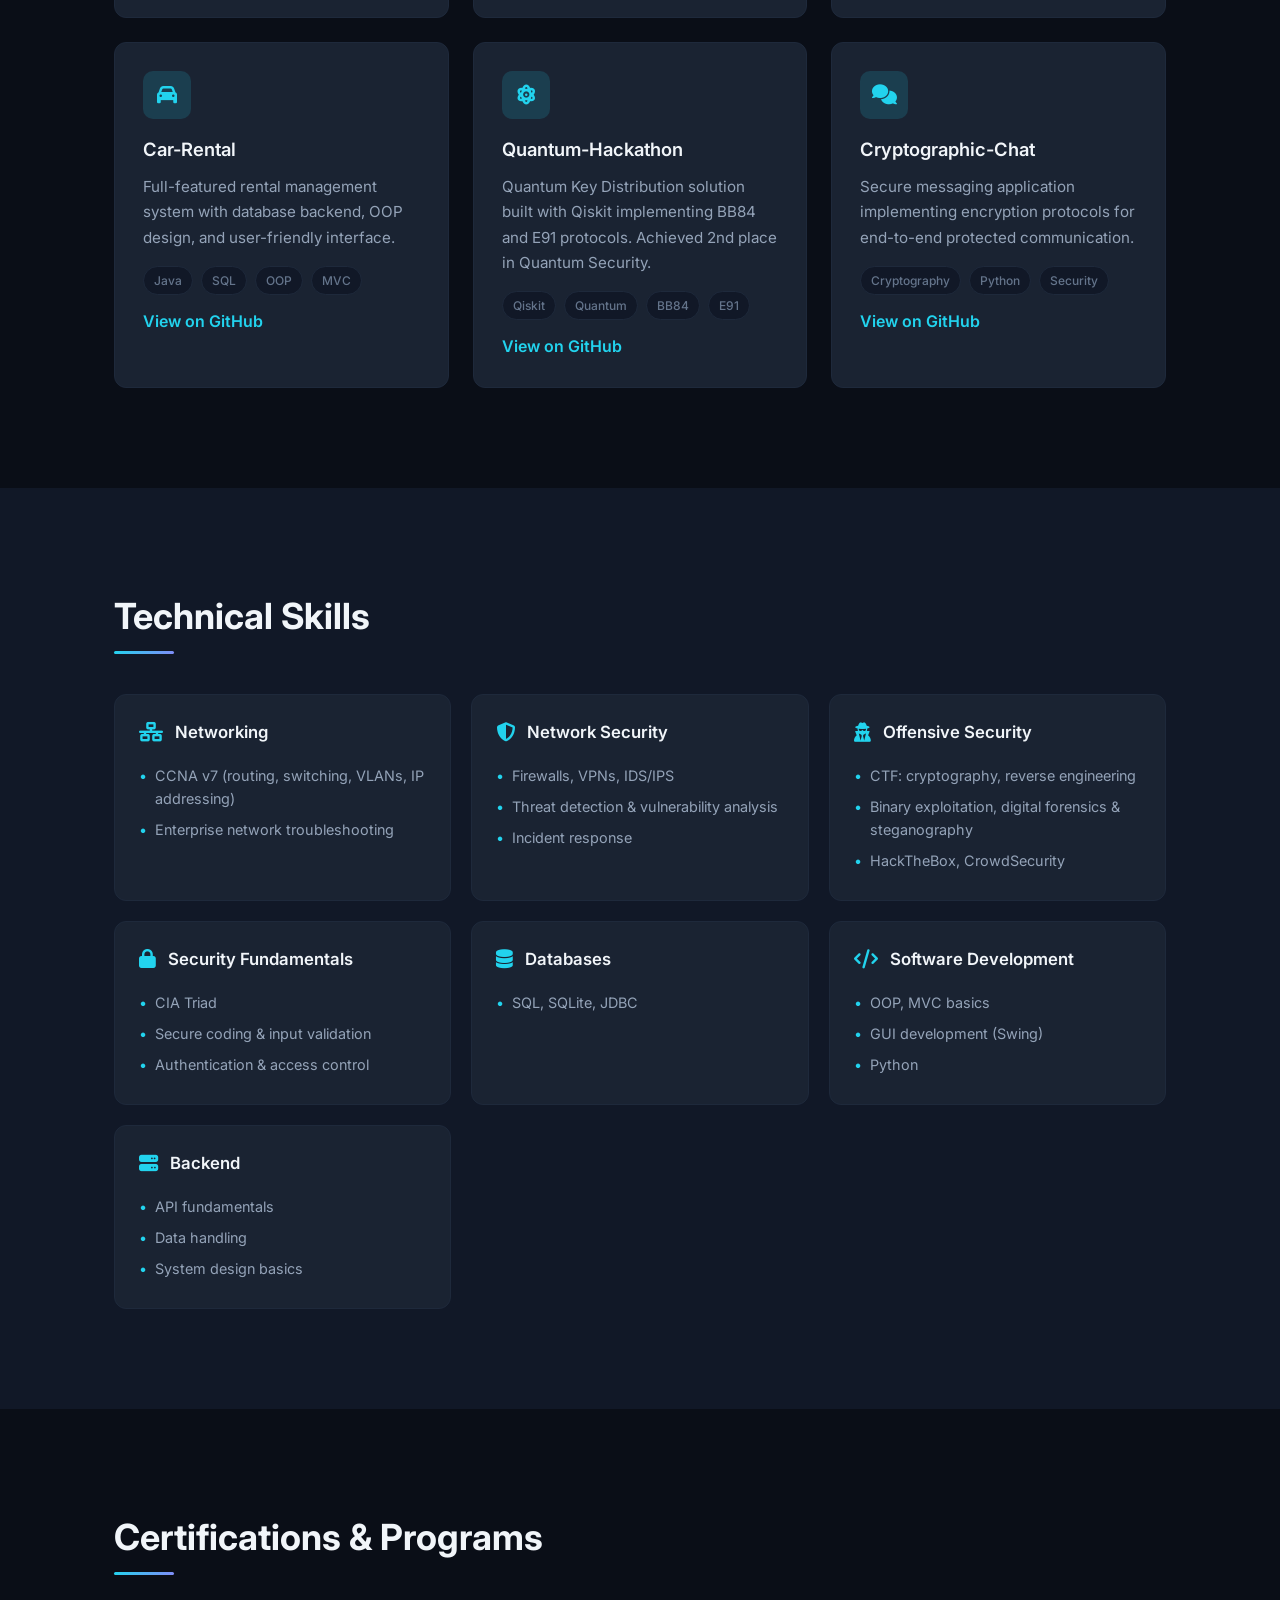
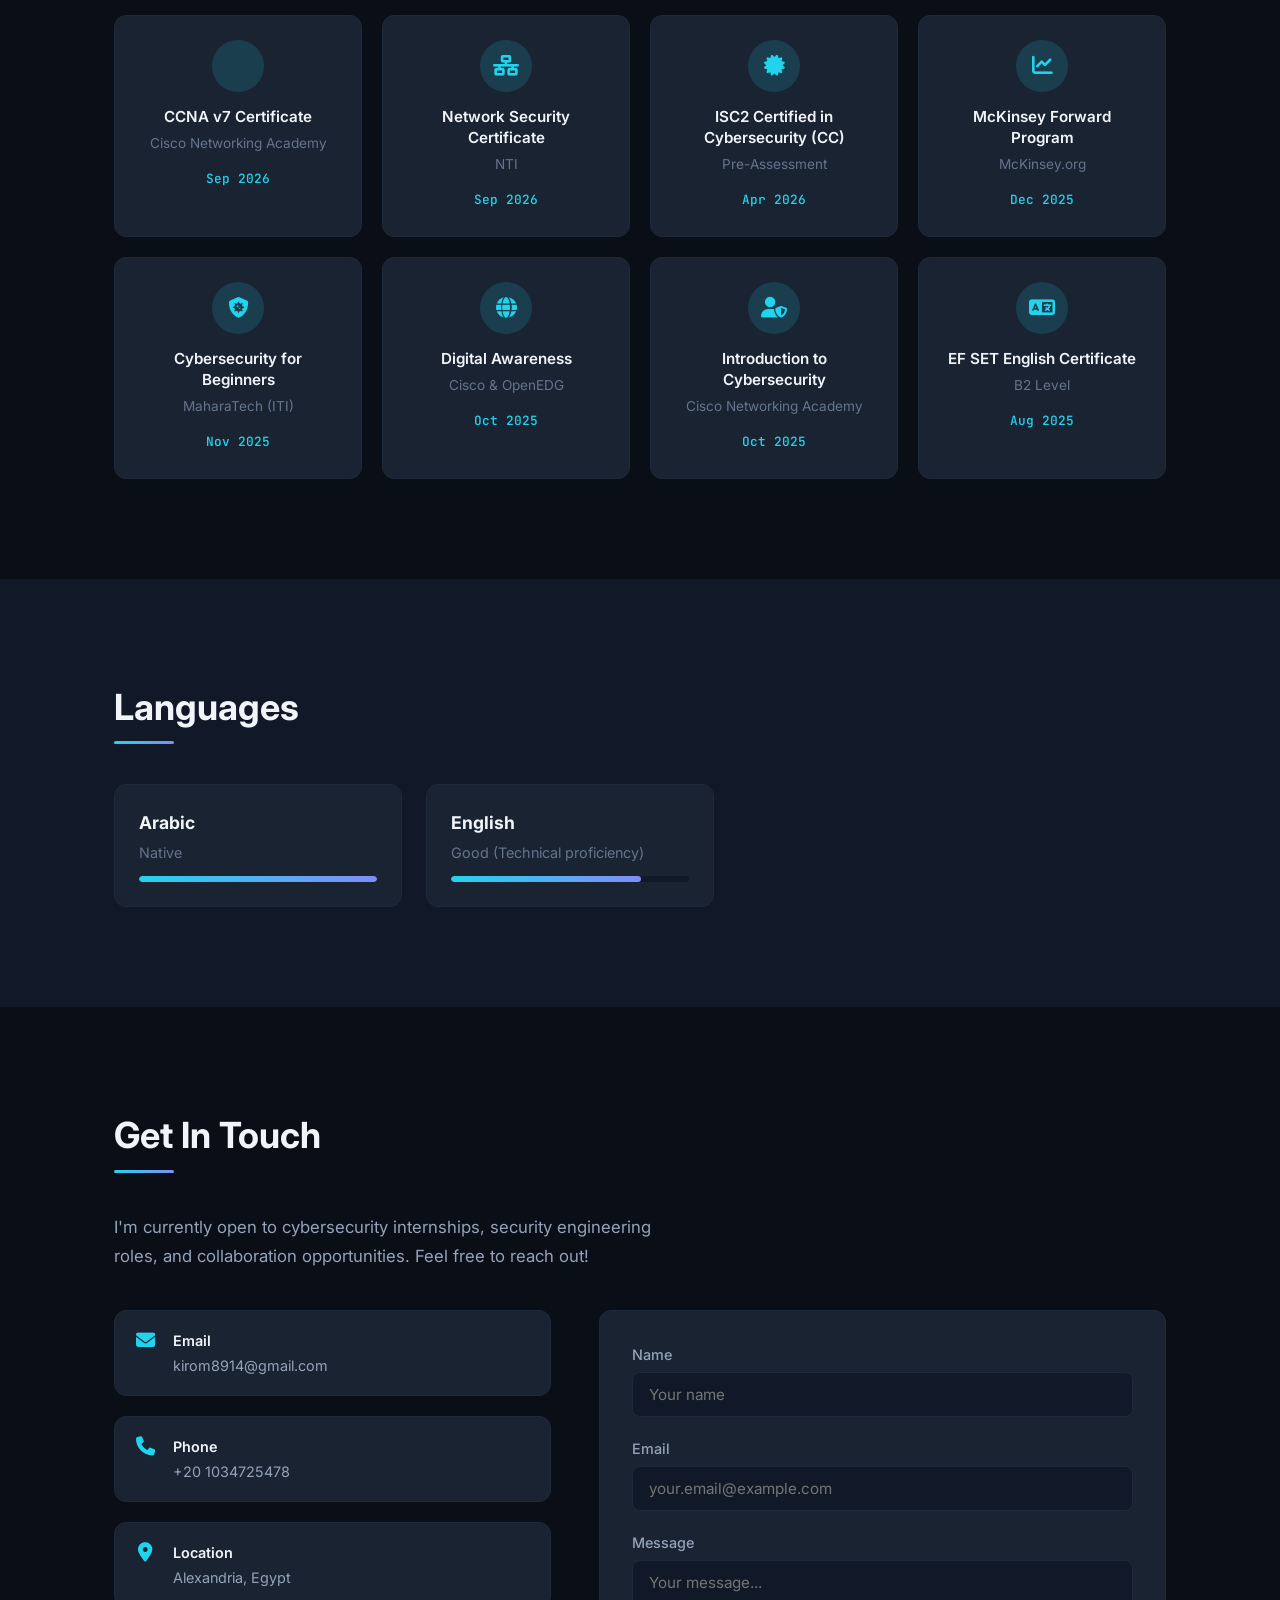
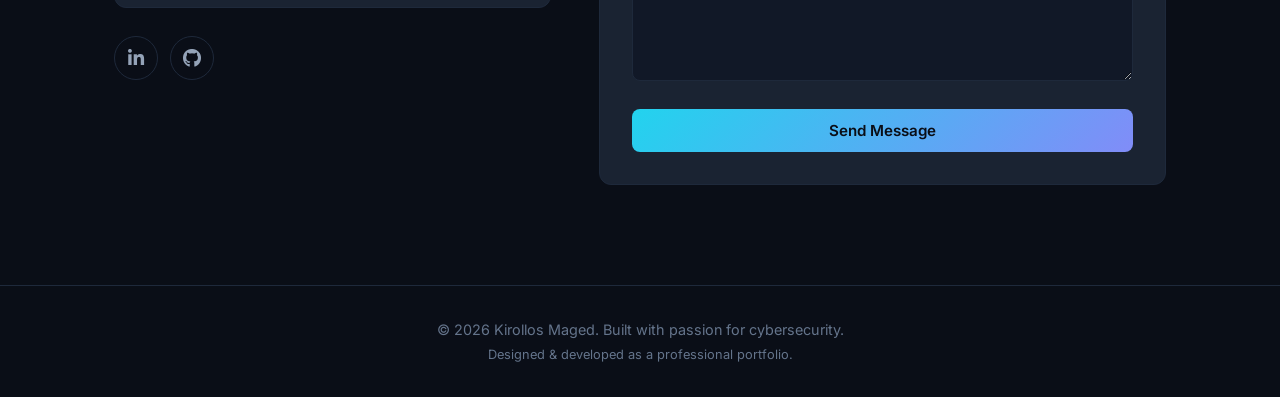
==== commit 085f6514: "Update CTF event and experience links" ====
--- a/index.html
+++ b/index.html
@@ -169,6 +169,7 @@
               <li>Design the platform's security architecture, access-control model, and dashboard analytics flow, covering 120+ controls across multiple user tiers.</li>
               <li>Define market positioning, pricing, feature prioritization, and founder equity structure, including sweat equity, vesting, and long-term growth planning.</li>
             </ul>
+            <a href="https://www.linkedin.com/in/kirollos-maged" target="_blank" rel="noopener" class="project-link">View LinkedIn profile</a>
           </div>
         </div>
 
@@ -186,6 +187,7 @@
               <li>Studied firewall design, VPN deployment, IDS/IPS tuning, packet analysis, and secure architecture practices for enterprise environments.</li>
               <li>Strengthened operational thinking around incident response, logging, and proactive security hardening across layered infrastructures.</li>
             </ul>
+            <a href="https://nti.gov.eg/" target="_blank" rel="noopener" class="project-link">View NTI</a>
           </div>
         </div>
 
@@ -203,6 +205,7 @@
               <li>Practiced IP addressing, subnetting, VLAN segmentation, routing fundamentals, ACLs, and network troubleshooting under supervised lab conditions.</li>
               <li>Connected theoretical networking knowledge to real infrastructure design and problem-solving in telecom systems.</li>
             </ul>
+            <a href="https://www.telecomegypt.com/en" target="_blank" rel="noopener" class="project-link">View WE</a>
           </div>
         </div>
 
@@ -220,6 +223,7 @@
               <li>Independently solved 5 flags across multiple categories, including cryptography, reverse engineering, and system exploitation scenarios.</li>
               <li>Improved speed, teamwork, and analytical reasoning under tournament conditions while handling multi-stage security tasks.</li>
             </ul>
+            <a href="https://www.hackthebox.com/" target="_blank" rel="noopener" class="project-link">View Hack The Box</a>
           </div>
         </div>
 
@@ -228,15 +232,16 @@
           <div class="timeline-marker"></div>
           <div class="timeline-content">
             <div class="timeline-header">
-              <h3>Hack The Box CTF Achievement</h3>
+              <h3>Cyber Apocalypse CTF 2026: The Salt Crown</h3>
               <span class="timeline-date">2026</span>
             </div>
-            <p class="timeline-company">Cybersecurity Challenge / LinkedIn Post</p>
+            <p class="timeline-company">Hack The Box / LinkedIn Post</p>
             <ul>
               <li>Reached a significant milestone in a competitive CTF environment while strengthening my skills in challenge analysis, exploitation workflows, and problem-solving under time pressure.</li>
               <li>Documented the achievement publicly to reflect continuous learning in offensive security, reverse engineering, and structured investigation.</li>
             </ul>
             <a href="https://www.linkedin.com/posts/kirollos-maged1_cybersecurity-ctf-hackthebox-activity-7488229790769106946-TX2q" target="_blank" rel="noopener" class="project-link">View LinkedIn post</a>
+            <a href="https://www.hackthebox.com/" target="_blank" rel="noopener" class="project-link">View Hack The Box</a>
           </div>
         </div>
 
@@ -254,6 +259,7 @@
               <li>Collaborated with a multidisciplinary team to translate quantum security theory into a practical, demonstrable solution.</li>
               <li>Contributed to the team's 2nd-place finish in the Quantum Security track by combining technical research, implementation, and presentation.</li>
             </ul>
+            <a href="https://github.com/kirollos-maged/alex-quantum-mini-hackathon-may-2026" target="_blank" rel="noopener" class="project-link">View project repo</a>
           </div>
         </div>
 
@@ -270,6 +276,7 @@
               <li>Ranked 27th in my first competitive CTF participation, validating my ability to perform under time pressure in adversarial security scenarios.</li>
               <li>Gained early exposure to structured challenge solving across multiple categories and developed stronger problem decomposition and troubleshooting habits.</li>
             </ul>
+            <a href="https://www.hackthebox.com/" target="_blank" rel="noopener" class="project-link">View CTF platform</a>
           </div>
         </div>
       </div>
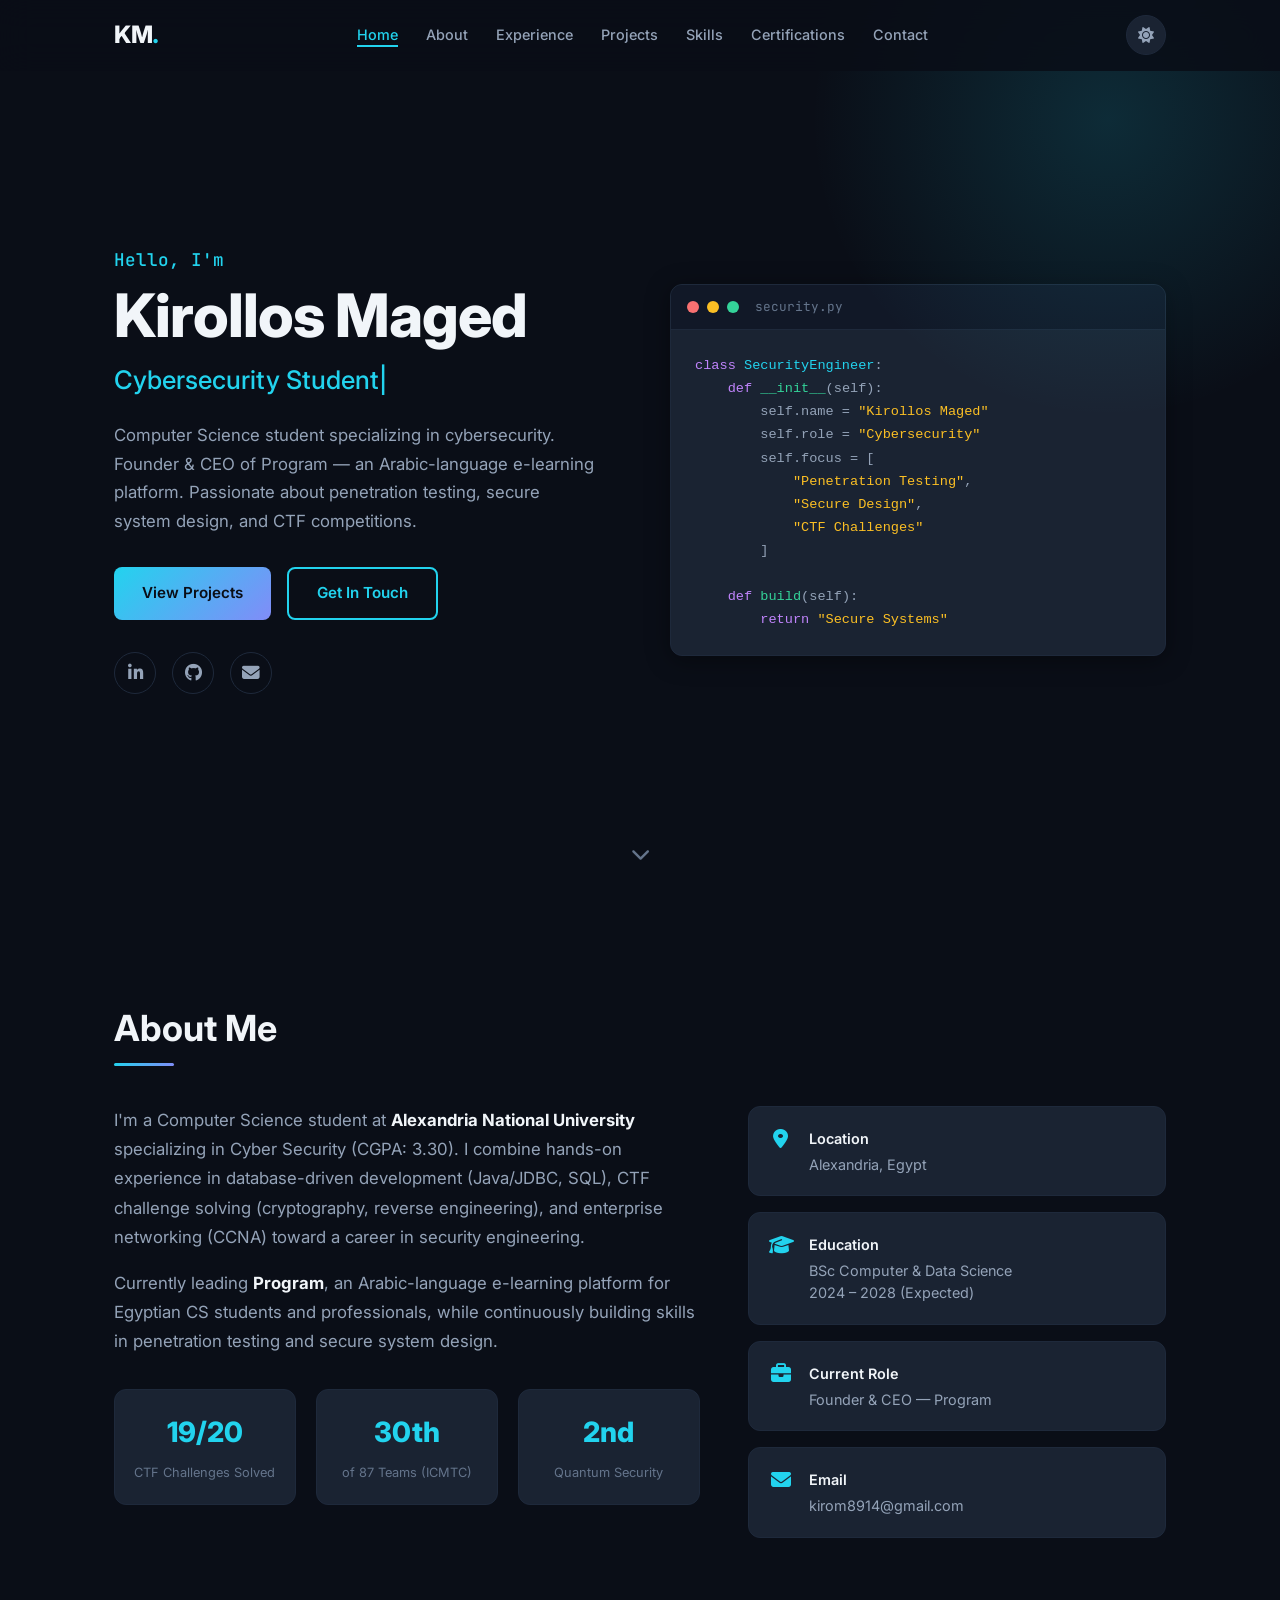
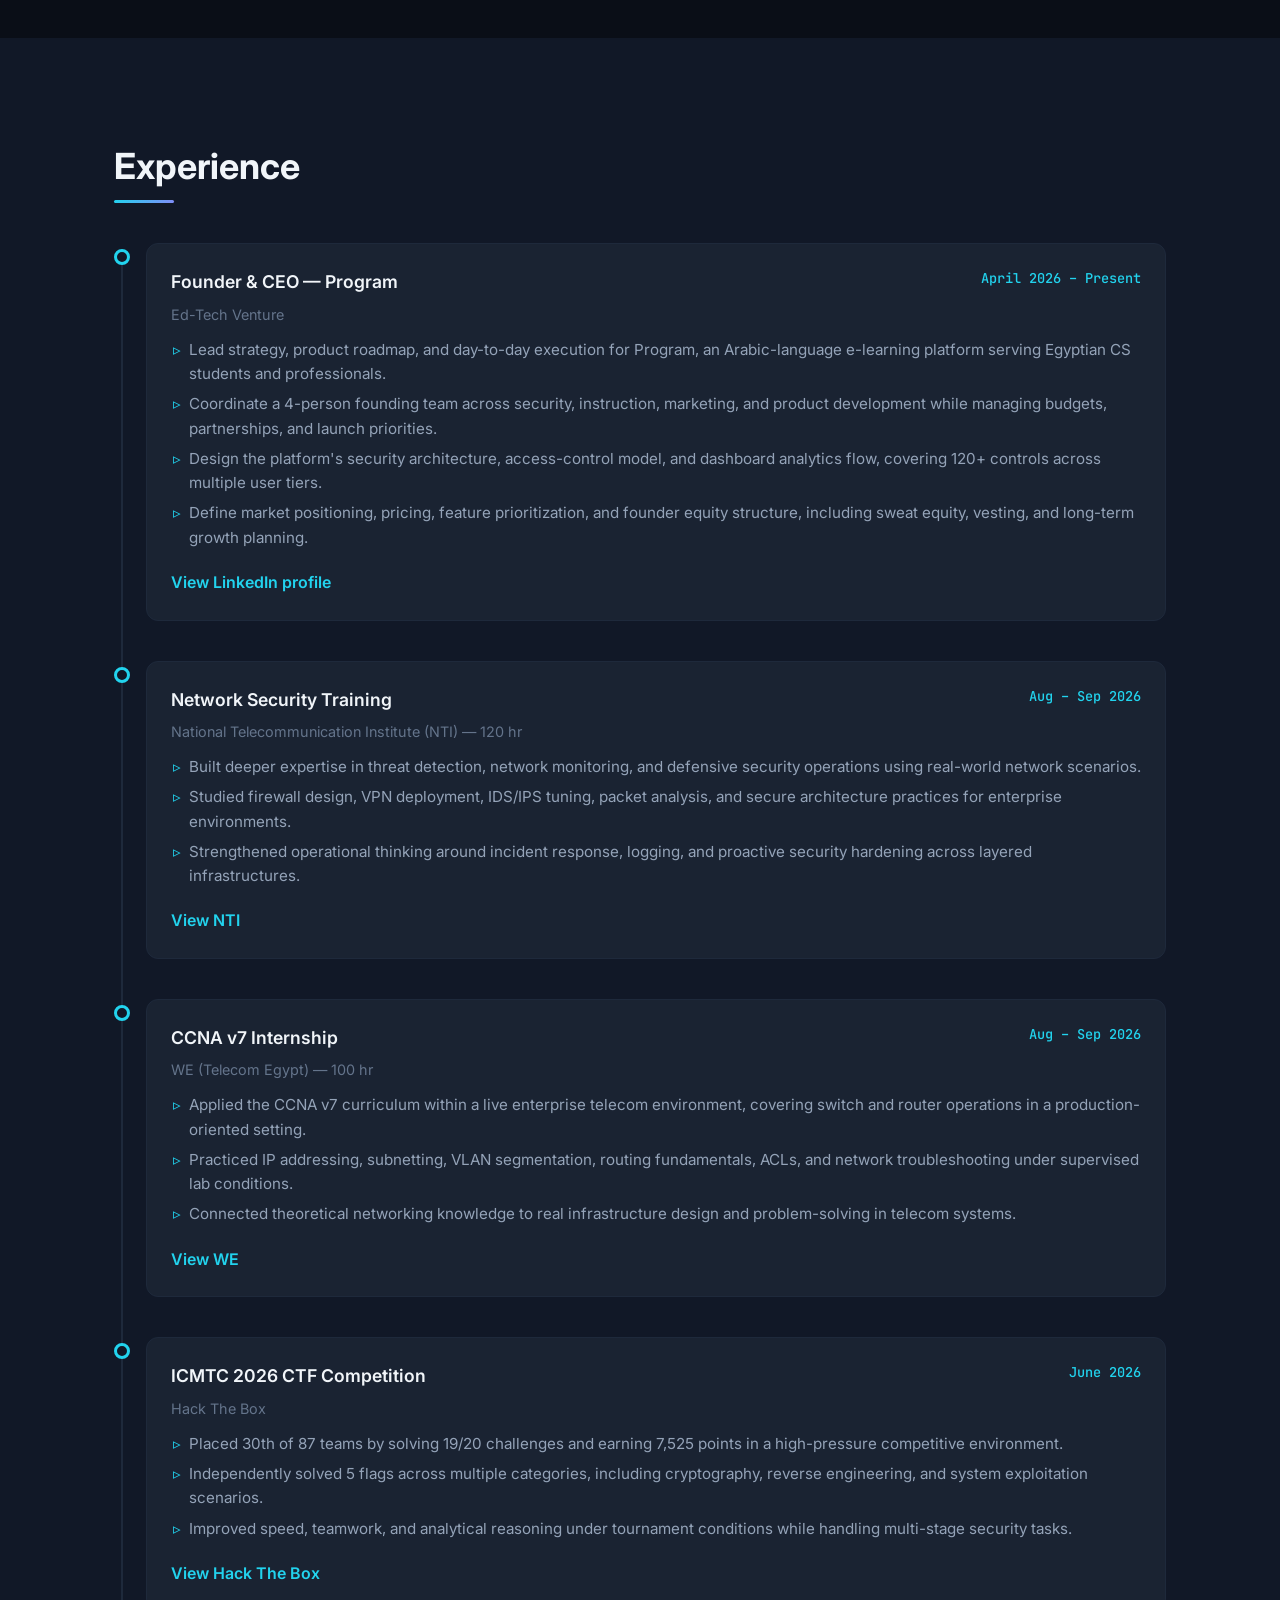
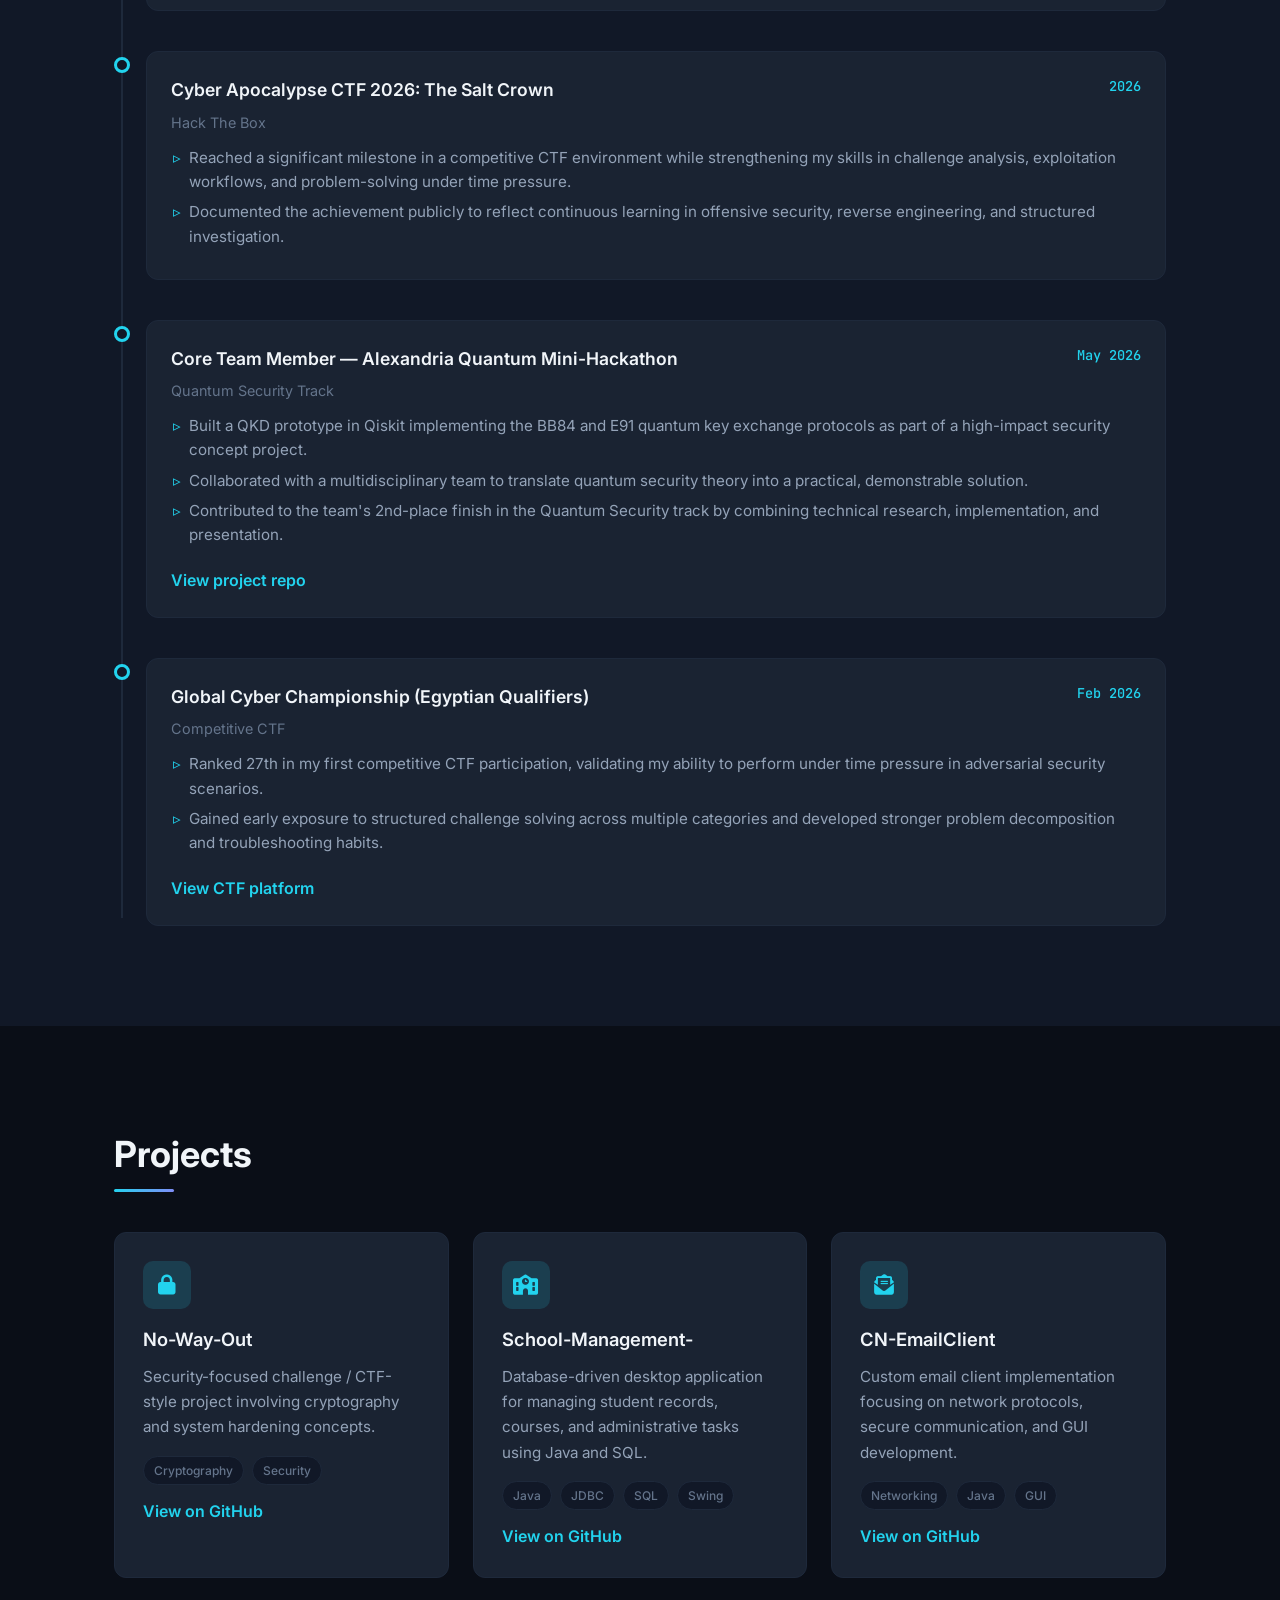
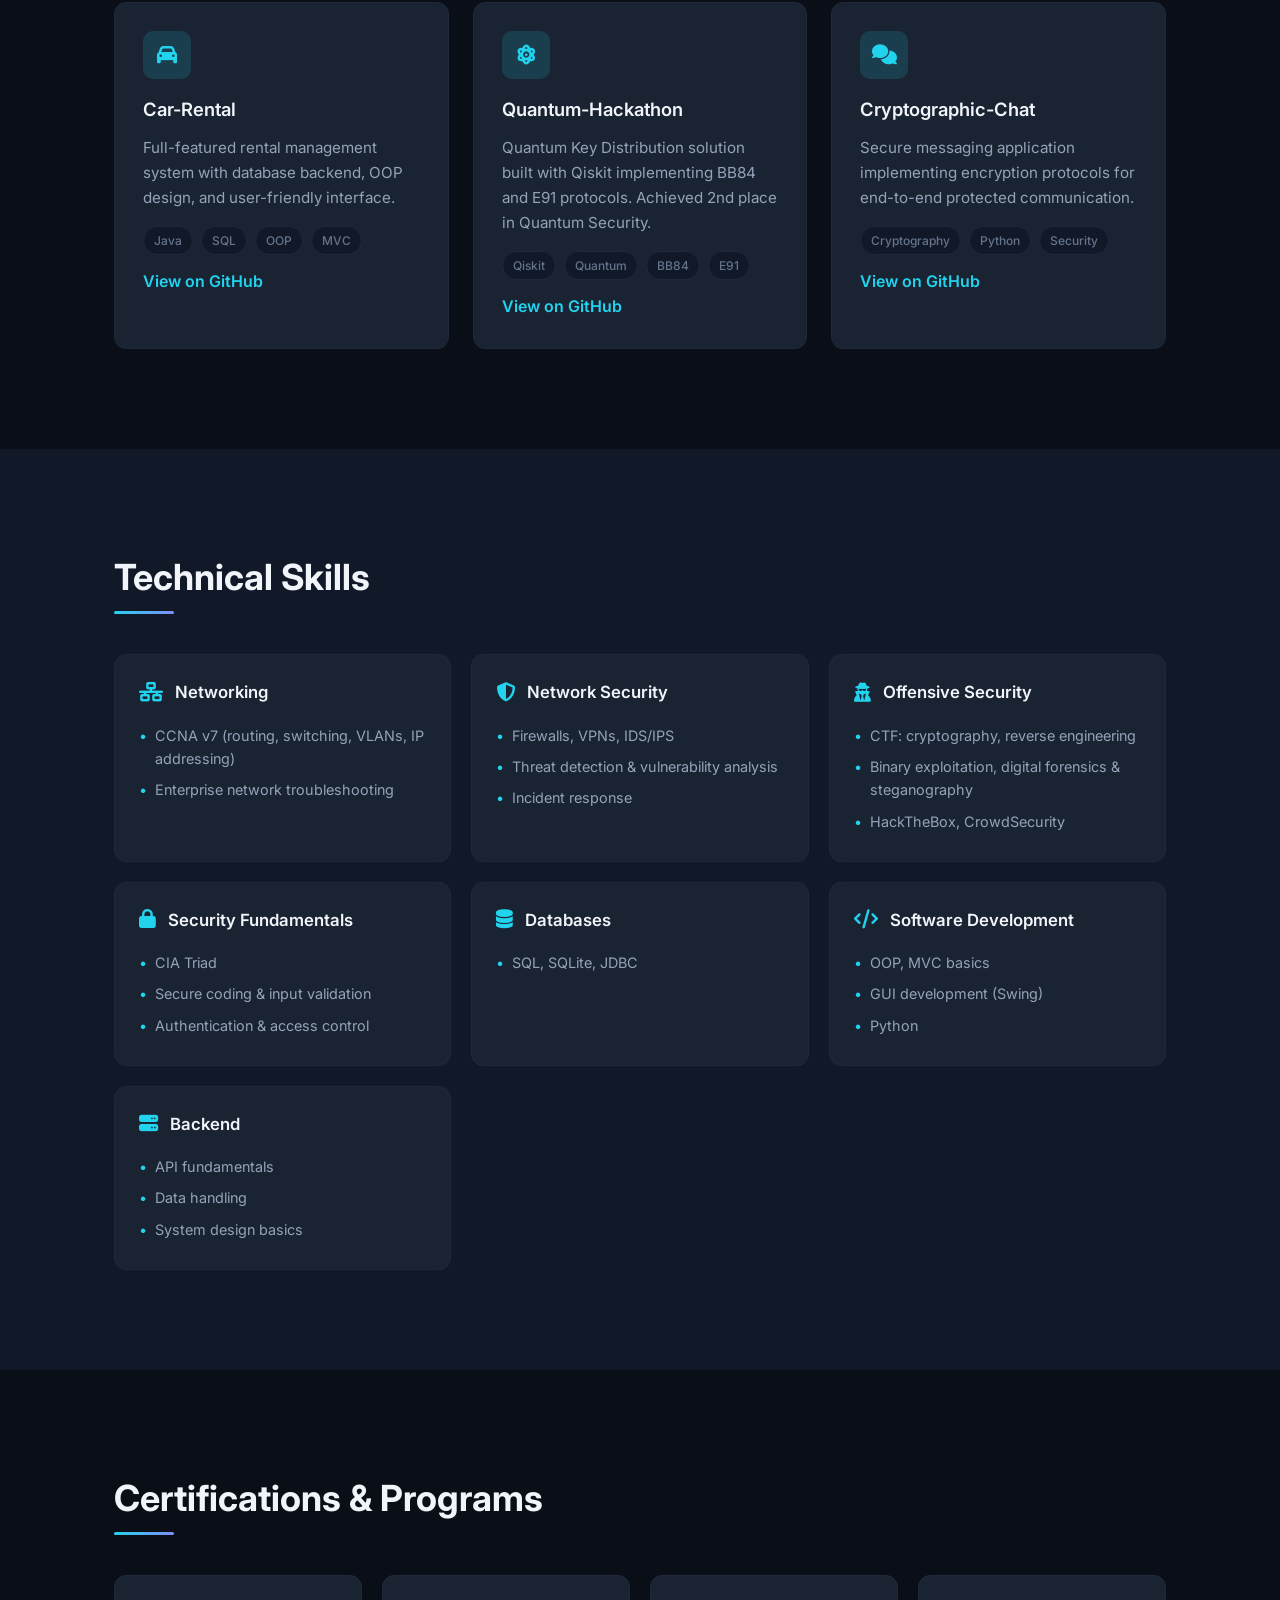
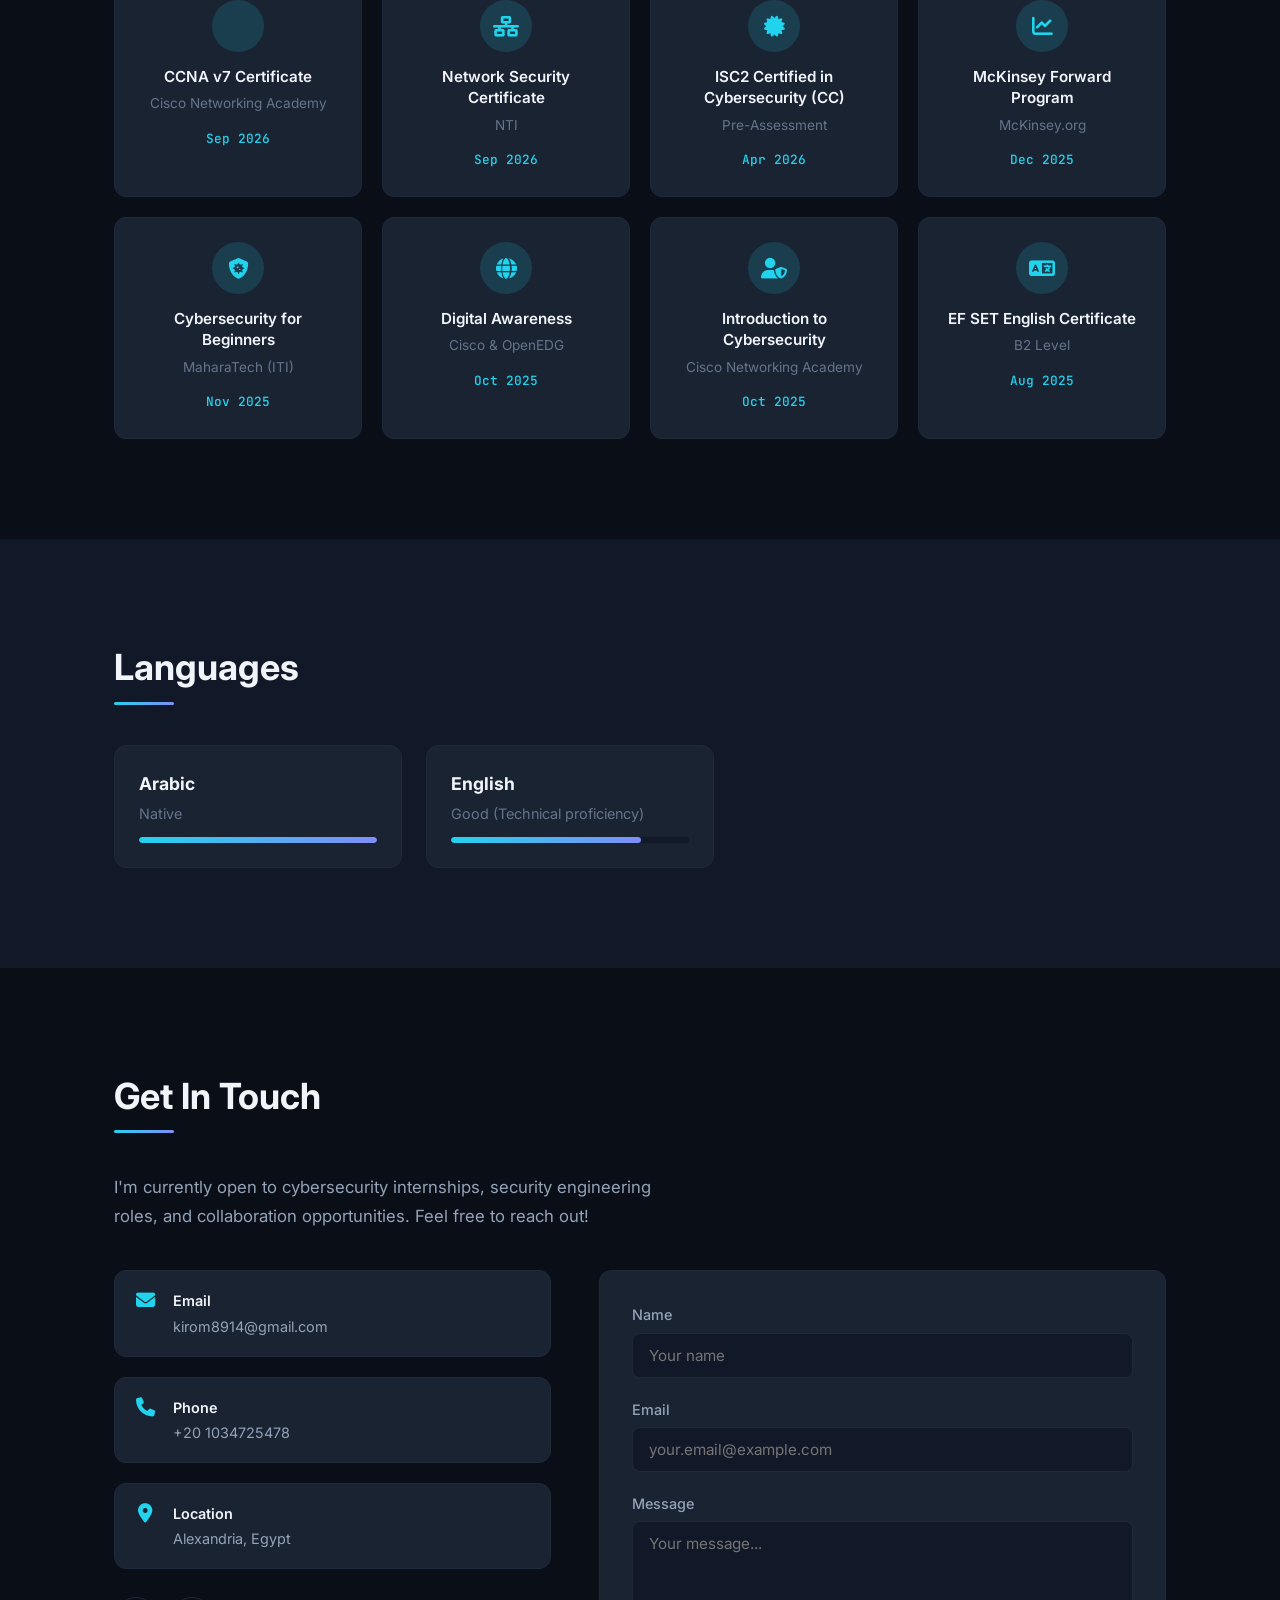
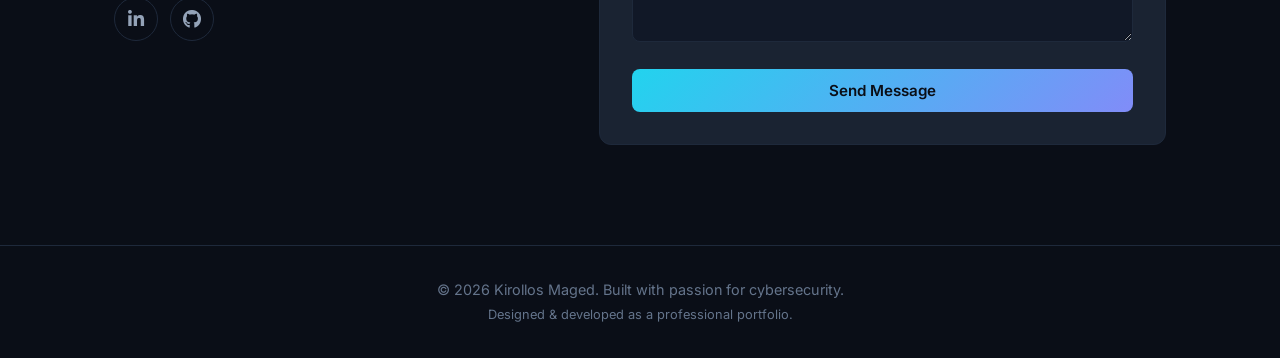
==== commit 23dec9e5: "Match CTF title and remove LinkedIn link" ====
--- a/index.html
+++ b/index.html
@@ -235,13 +235,11 @@
               <h3>Cyber Apocalypse CTF 2026: The Salt Crown</h3>
               <span class="timeline-date">2026</span>
             </div>
-            <p class="timeline-company">Hack The Box / LinkedIn Post</p>
+            <p class="timeline-company">Hack The Box</p>
             <ul>
               <li>Reached a significant milestone in a competitive CTF environment while strengthening my skills in challenge analysis, exploitation workflows, and problem-solving under time pressure.</li>
               <li>Documented the achievement publicly to reflect continuous learning in offensive security, reverse engineering, and structured investigation.</li>
             </ul>
-            <a href="https://www.linkedin.com/posts/kirollos-maged1_cybersecurity-ctf-hackthebox-activity-7488229790769106946-TX2q" target="_blank" rel="noopener" class="project-link">View LinkedIn post</a>
-            <a href="https://www.hackthebox.com/" target="_blank" rel="noopener" class="project-link">View Hack The Box</a>
           </div>
         </div>
 
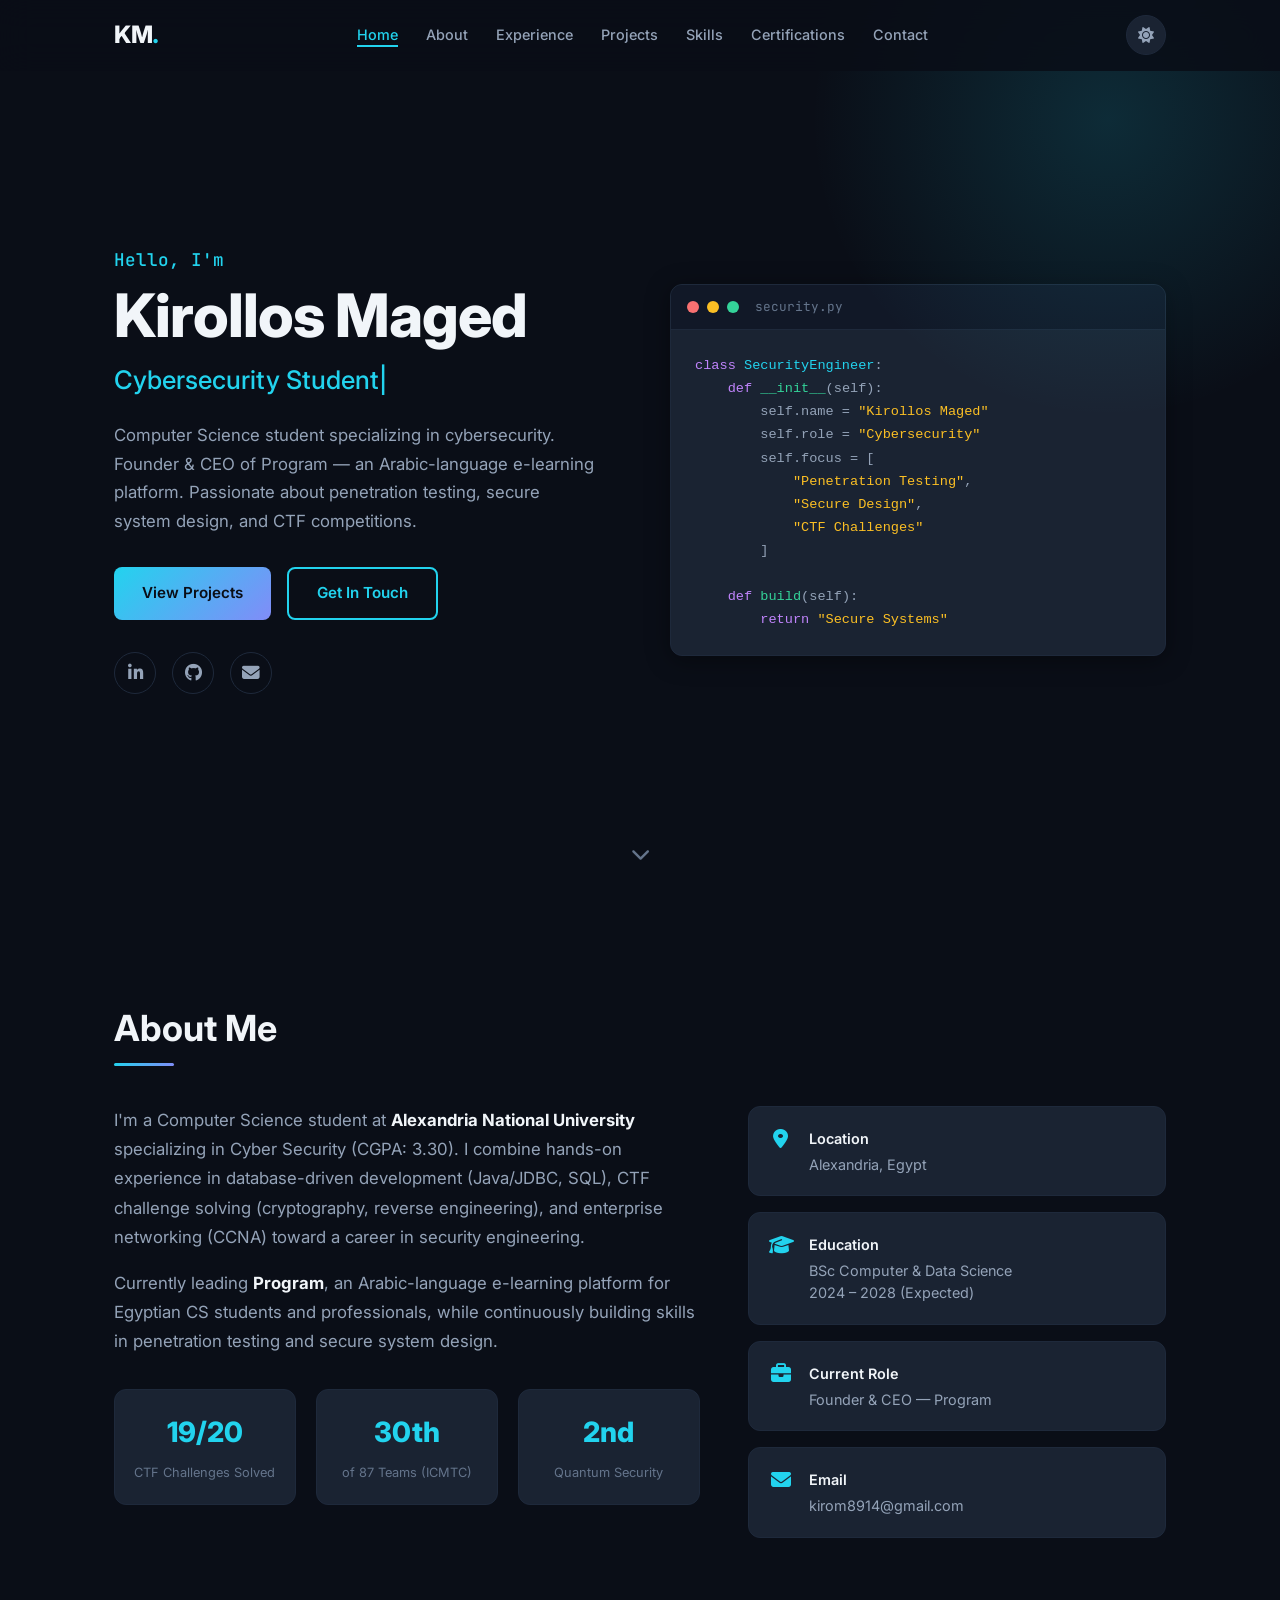
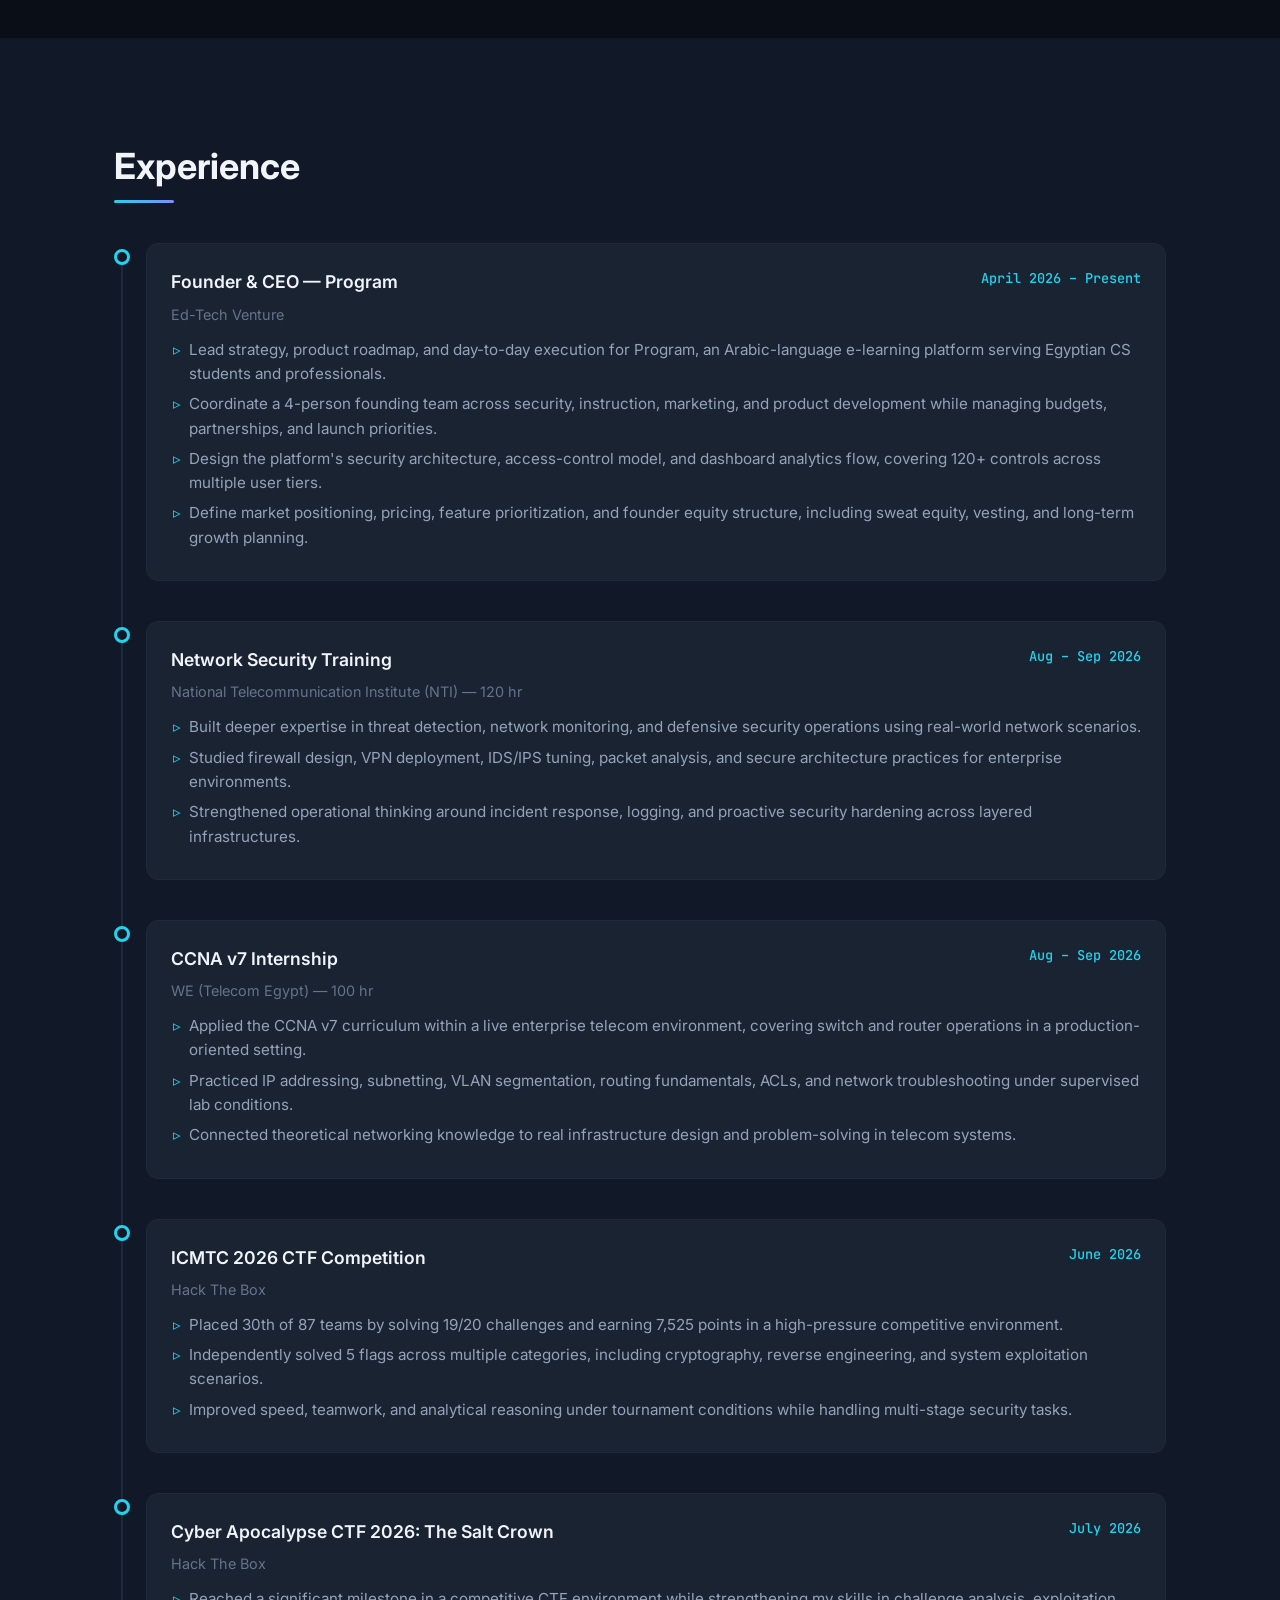
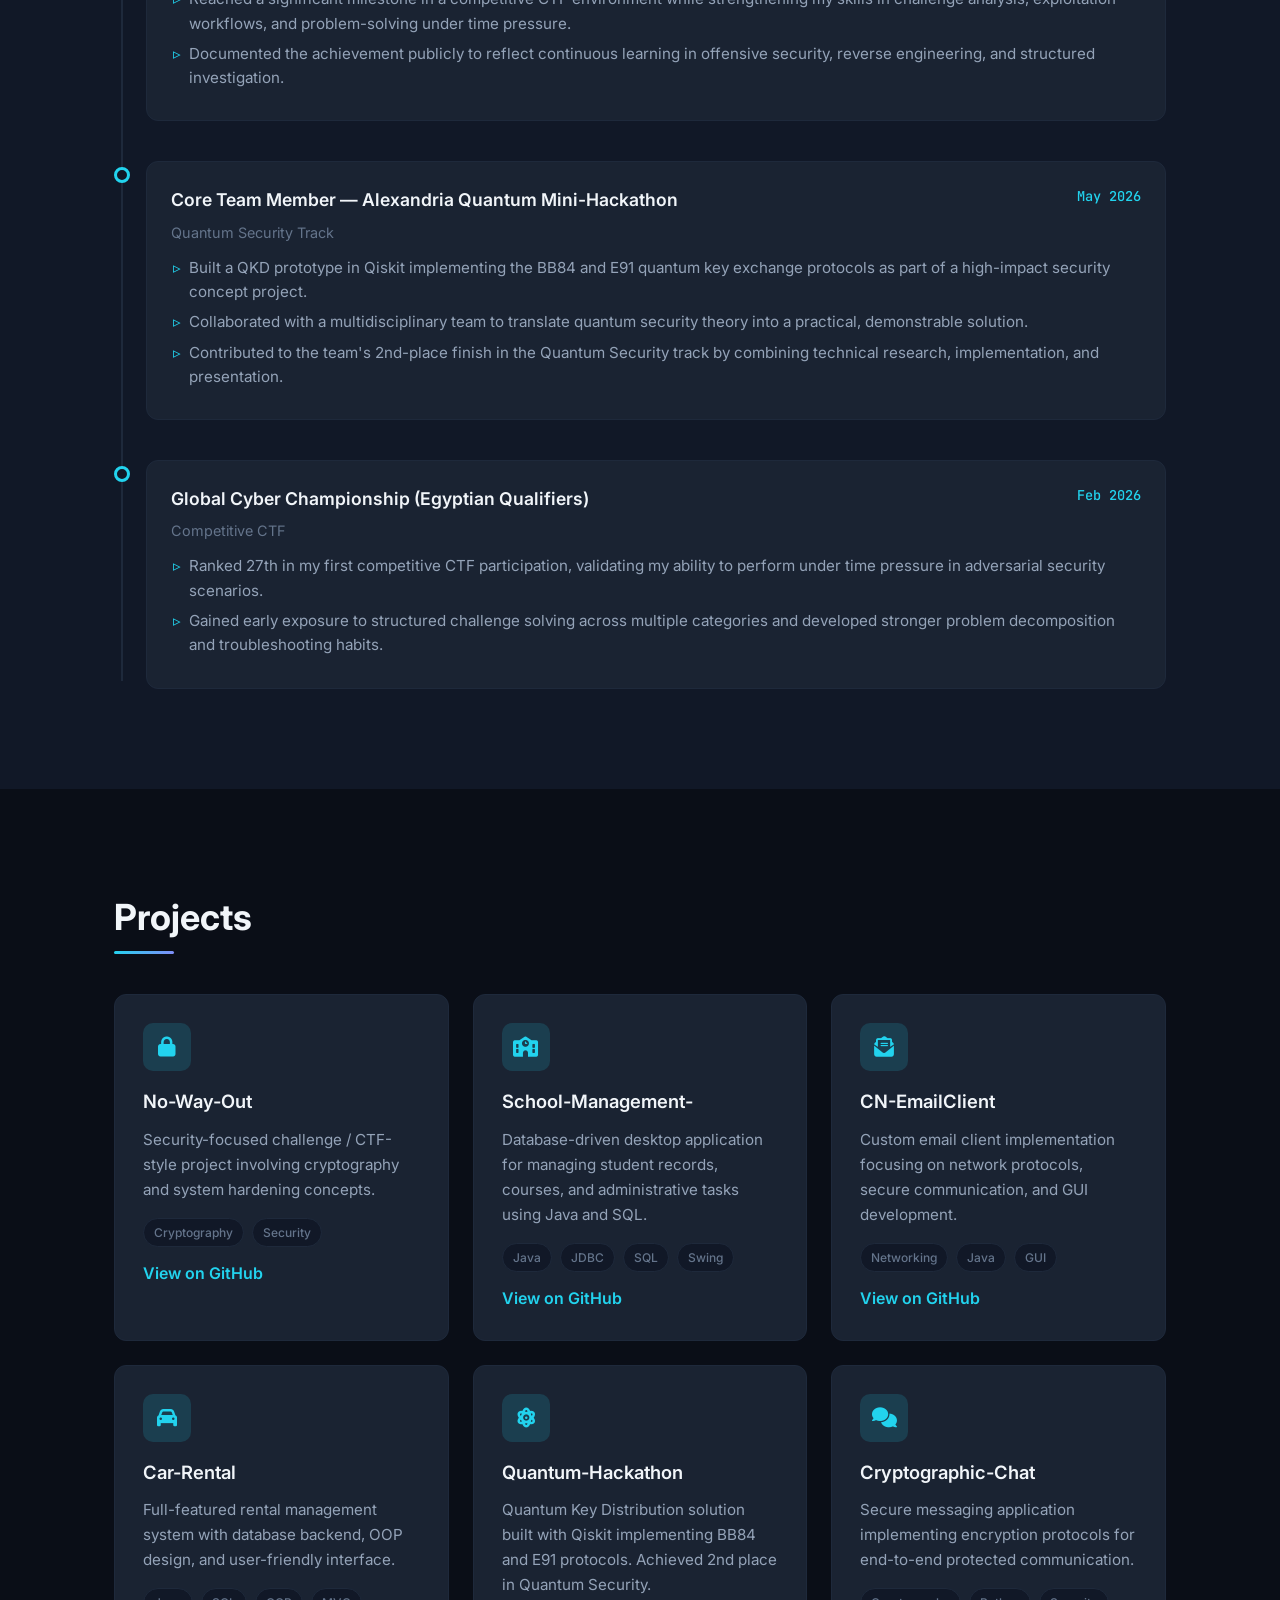
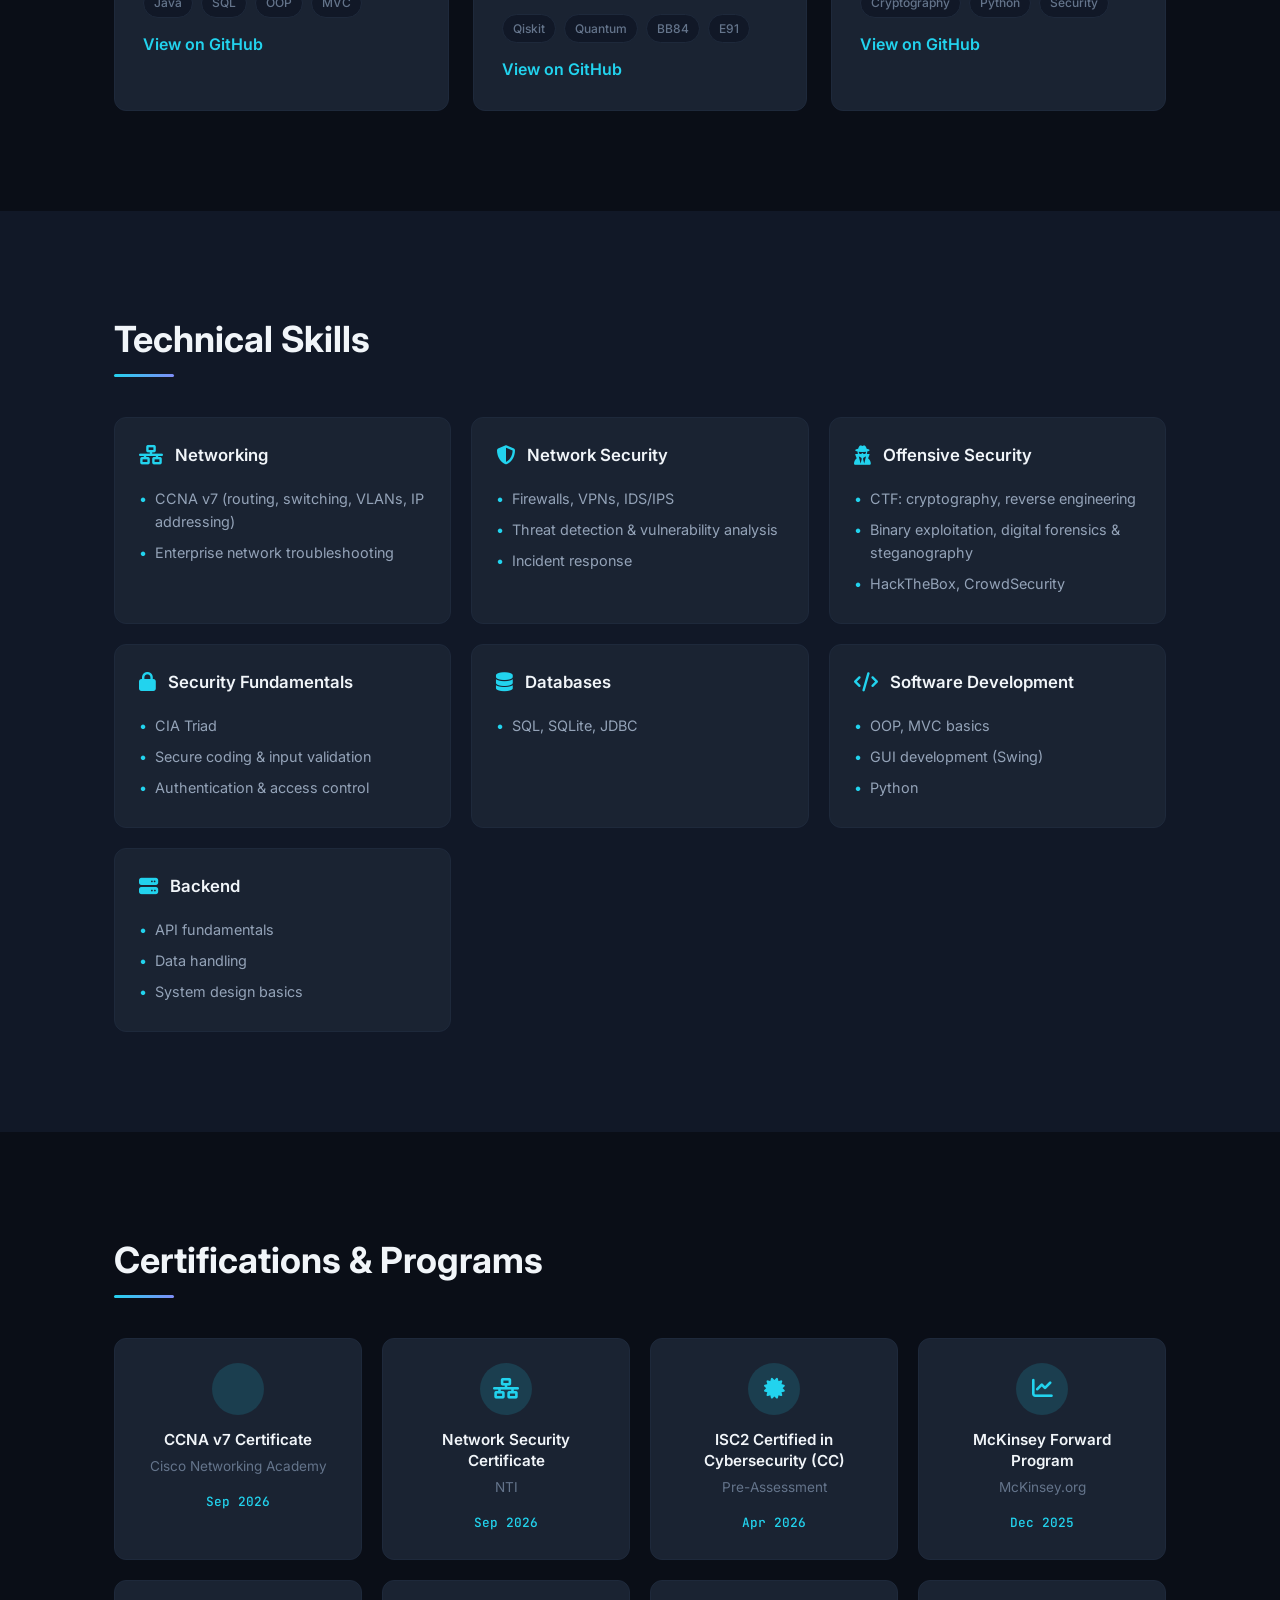
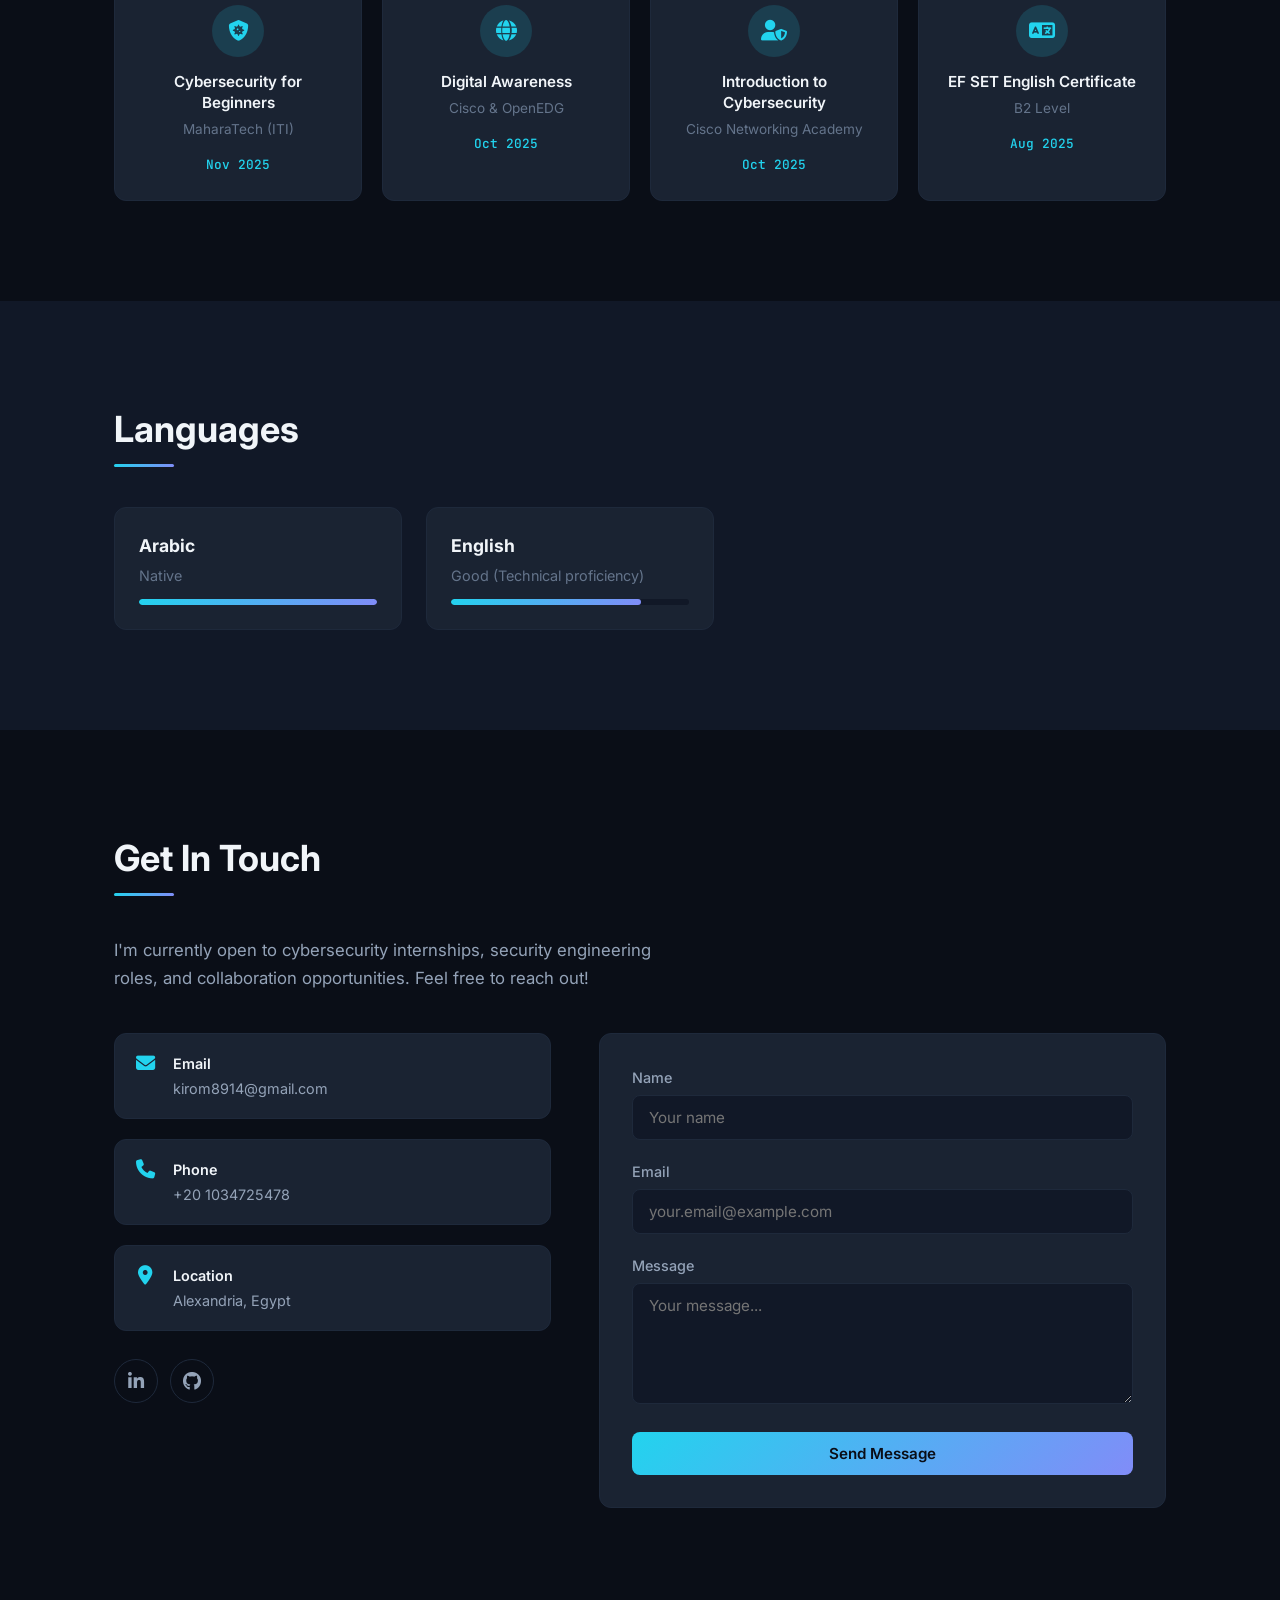
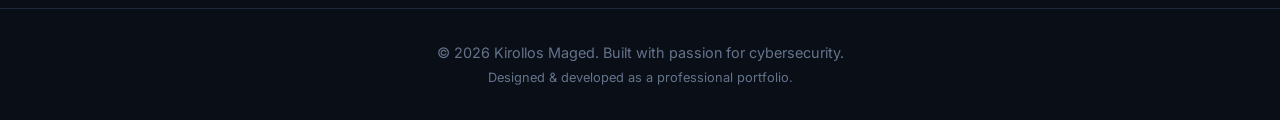
==== commit 2dd0ae07: "Remove experience links and set July 2026 date" ====
--- a/index.html
+++ b/index.html
@@ -169,7 +169,6 @@
               <li>Design the platform's security architecture, access-control model, and dashboard analytics flow, covering 120+ controls across multiple user tiers.</li>
               <li>Define market positioning, pricing, feature prioritization, and founder equity structure, including sweat equity, vesting, and long-term growth planning.</li>
             </ul>
-            <a href="https://www.linkedin.com/in/kirollos-maged" target="_blank" rel="noopener" class="project-link">View LinkedIn profile</a>
           </div>
         </div>
 
@@ -187,7 +186,6 @@
               <li>Studied firewall design, VPN deployment, IDS/IPS tuning, packet analysis, and secure architecture practices for enterprise environments.</li>
               <li>Strengthened operational thinking around incident response, logging, and proactive security hardening across layered infrastructures.</li>
             </ul>
-            <a href="https://nti.gov.eg/" target="_blank" rel="noopener" class="project-link">View NTI</a>
           </div>
         </div>
 
@@ -205,7 +203,6 @@
               <li>Practiced IP addressing, subnetting, VLAN segmentation, routing fundamentals, ACLs, and network troubleshooting under supervised lab conditions.</li>
               <li>Connected theoretical networking knowledge to real infrastructure design and problem-solving in telecom systems.</li>
             </ul>
-            <a href="https://www.telecomegypt.com/en" target="_blank" rel="noopener" class="project-link">View WE</a>
           </div>
         </div>
 
@@ -223,7 +220,6 @@
               <li>Independently solved 5 flags across multiple categories, including cryptography, reverse engineering, and system exploitation scenarios.</li>
               <li>Improved speed, teamwork, and analytical reasoning under tournament conditions while handling multi-stage security tasks.</li>
             </ul>
-            <a href="https://www.hackthebox.com/" target="_blank" rel="noopener" class="project-link">View Hack The Box</a>
           </div>
         </div>
 
@@ -233,7 +229,7 @@
           <div class="timeline-content">
             <div class="timeline-header">
               <h3>Cyber Apocalypse CTF 2026: The Salt Crown</h3>
-              <span class="timeline-date">2026</span>
+              <span class="timeline-date">July 2026</span>
             </div>
             <p class="timeline-company">Hack The Box</p>
             <ul>
@@ -257,7 +253,6 @@
               <li>Collaborated with a multidisciplinary team to translate quantum security theory into a practical, demonstrable solution.</li>
               <li>Contributed to the team's 2nd-place finish in the Quantum Security track by combining technical research, implementation, and presentation.</li>
             </ul>
-            <a href="https://github.com/kirollos-maged/alex-quantum-mini-hackathon-may-2026" target="_blank" rel="noopener" class="project-link">View project repo</a>
           </div>
         </div>
 
@@ -274,7 +269,6 @@
               <li>Ranked 27th in my first competitive CTF participation, validating my ability to perform under time pressure in adversarial security scenarios.</li>
               <li>Gained early exposure to structured challenge solving across multiple categories and developed stronger problem decomposition and troubleshooting habits.</li>
             </ul>
-            <a href="https://www.hackthebox.com/" target="_blank" rel="noopener" class="project-link">View CTF platform</a>
           </div>
         </div>
       </div>
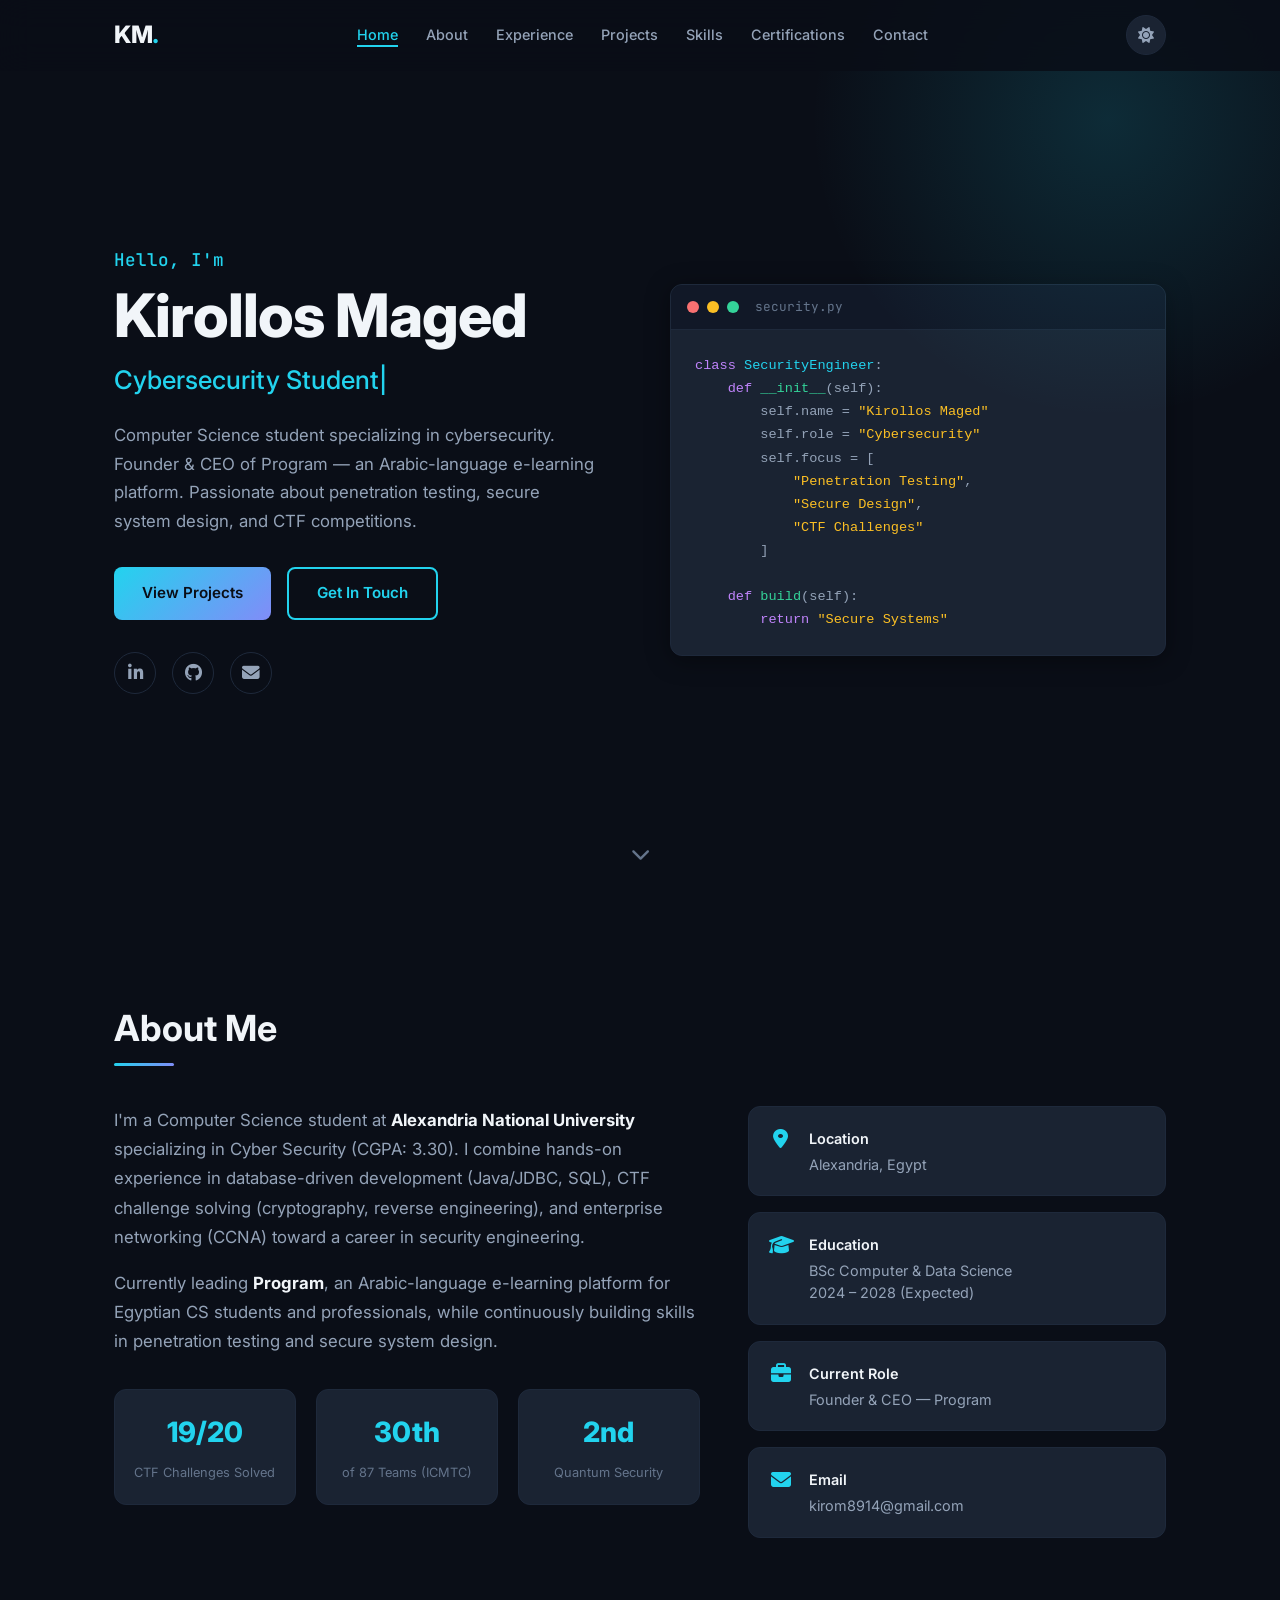
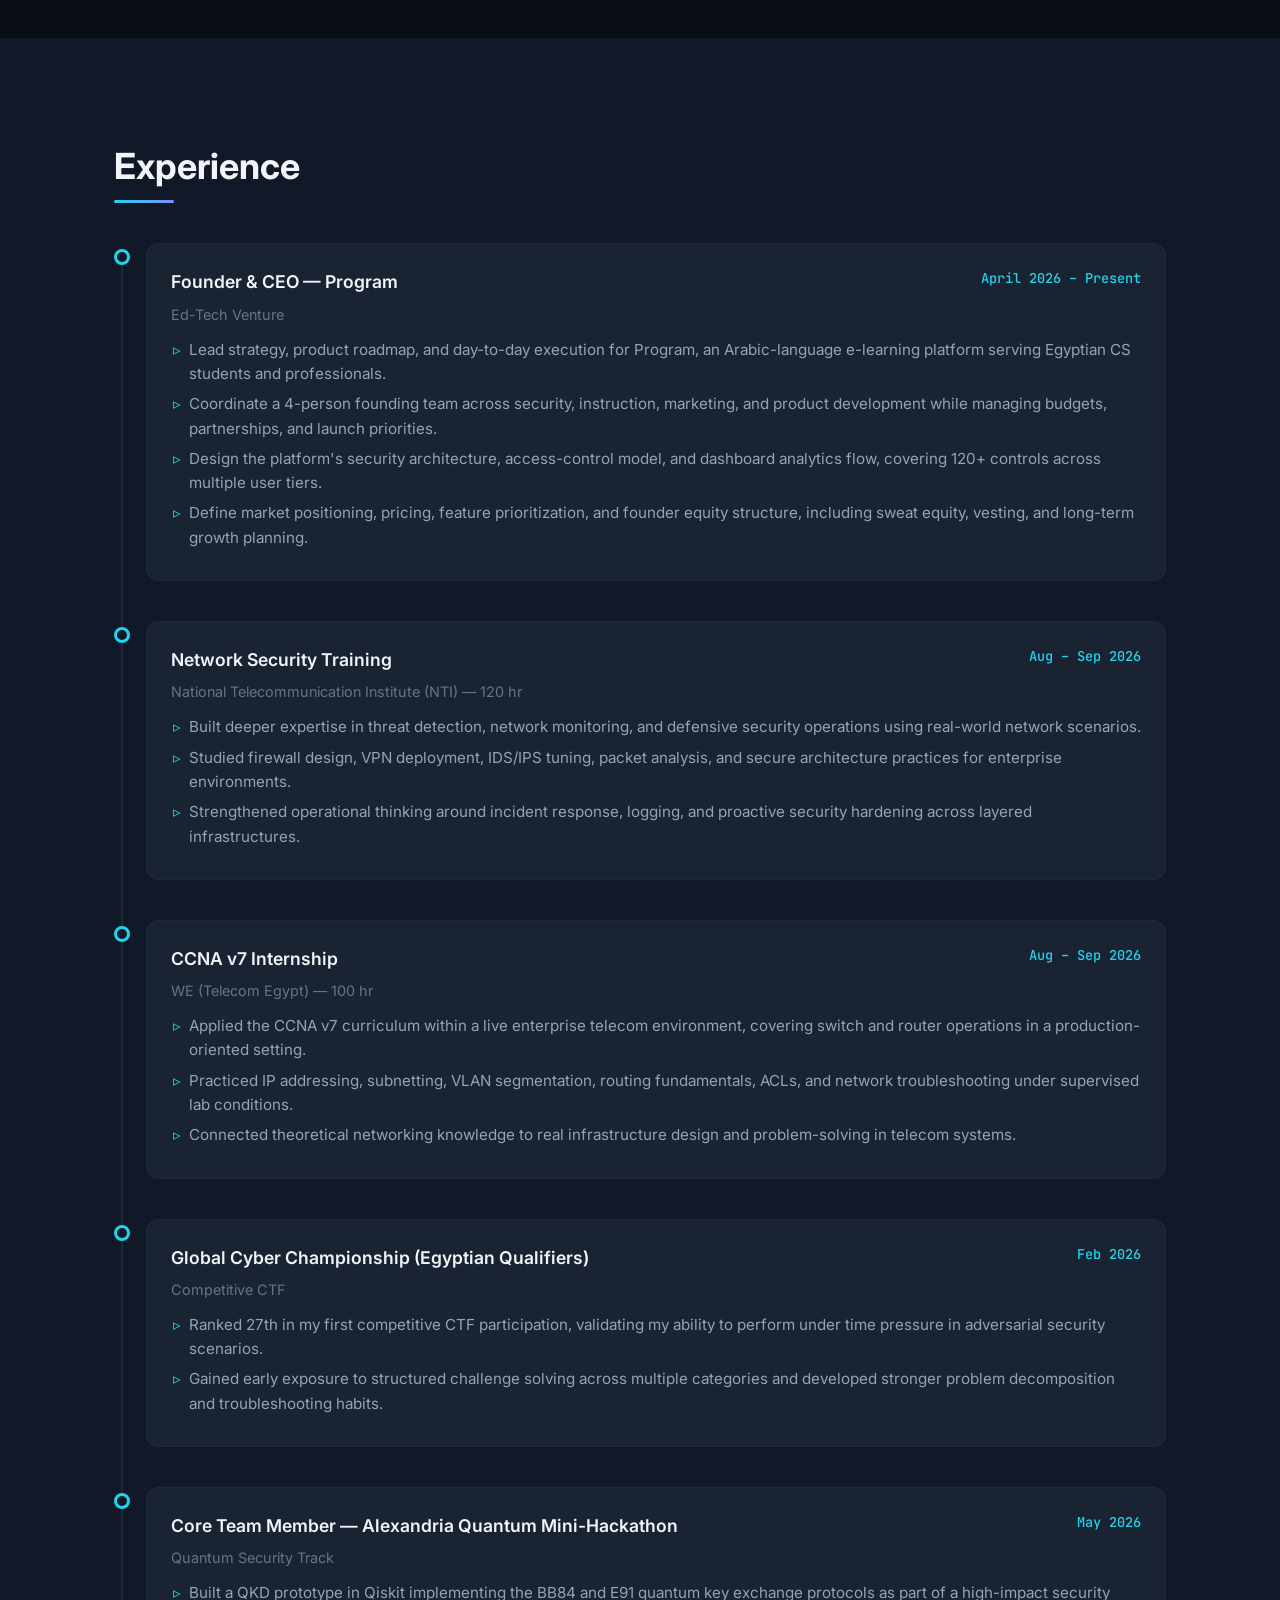
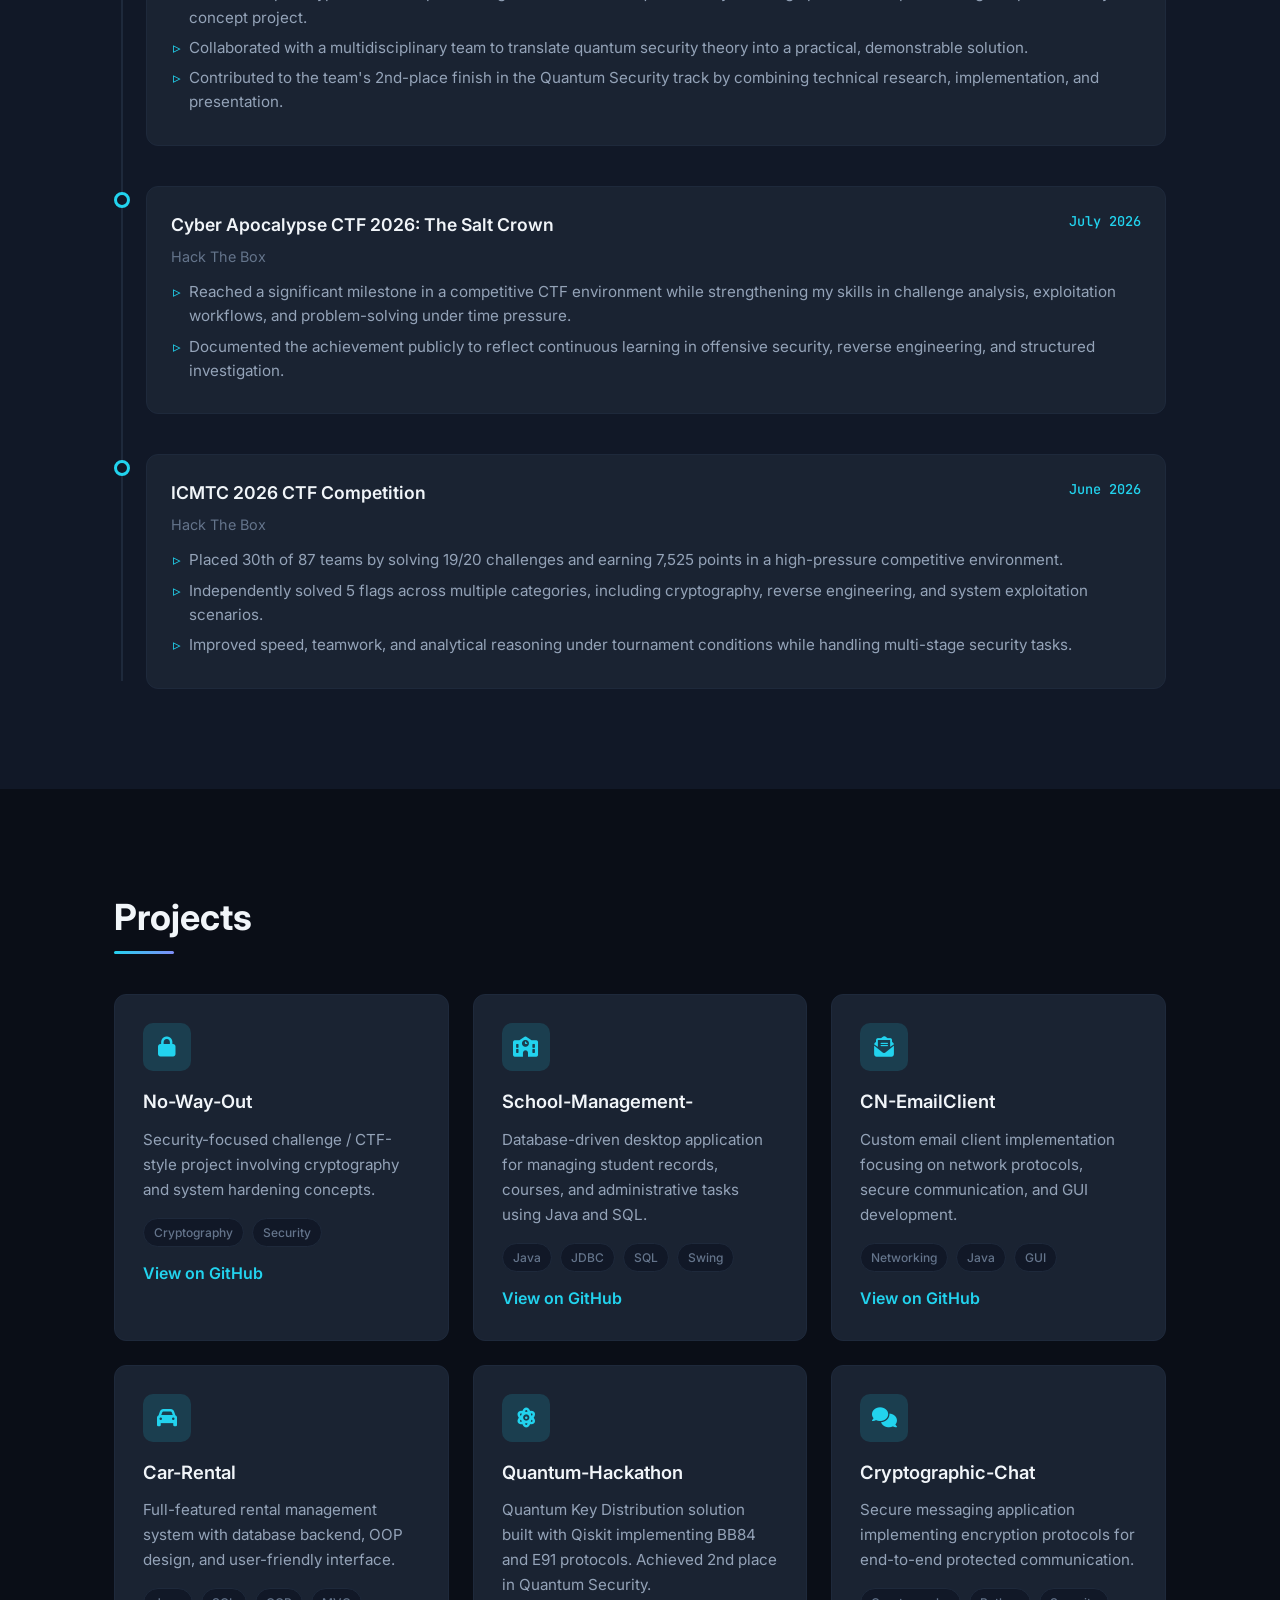
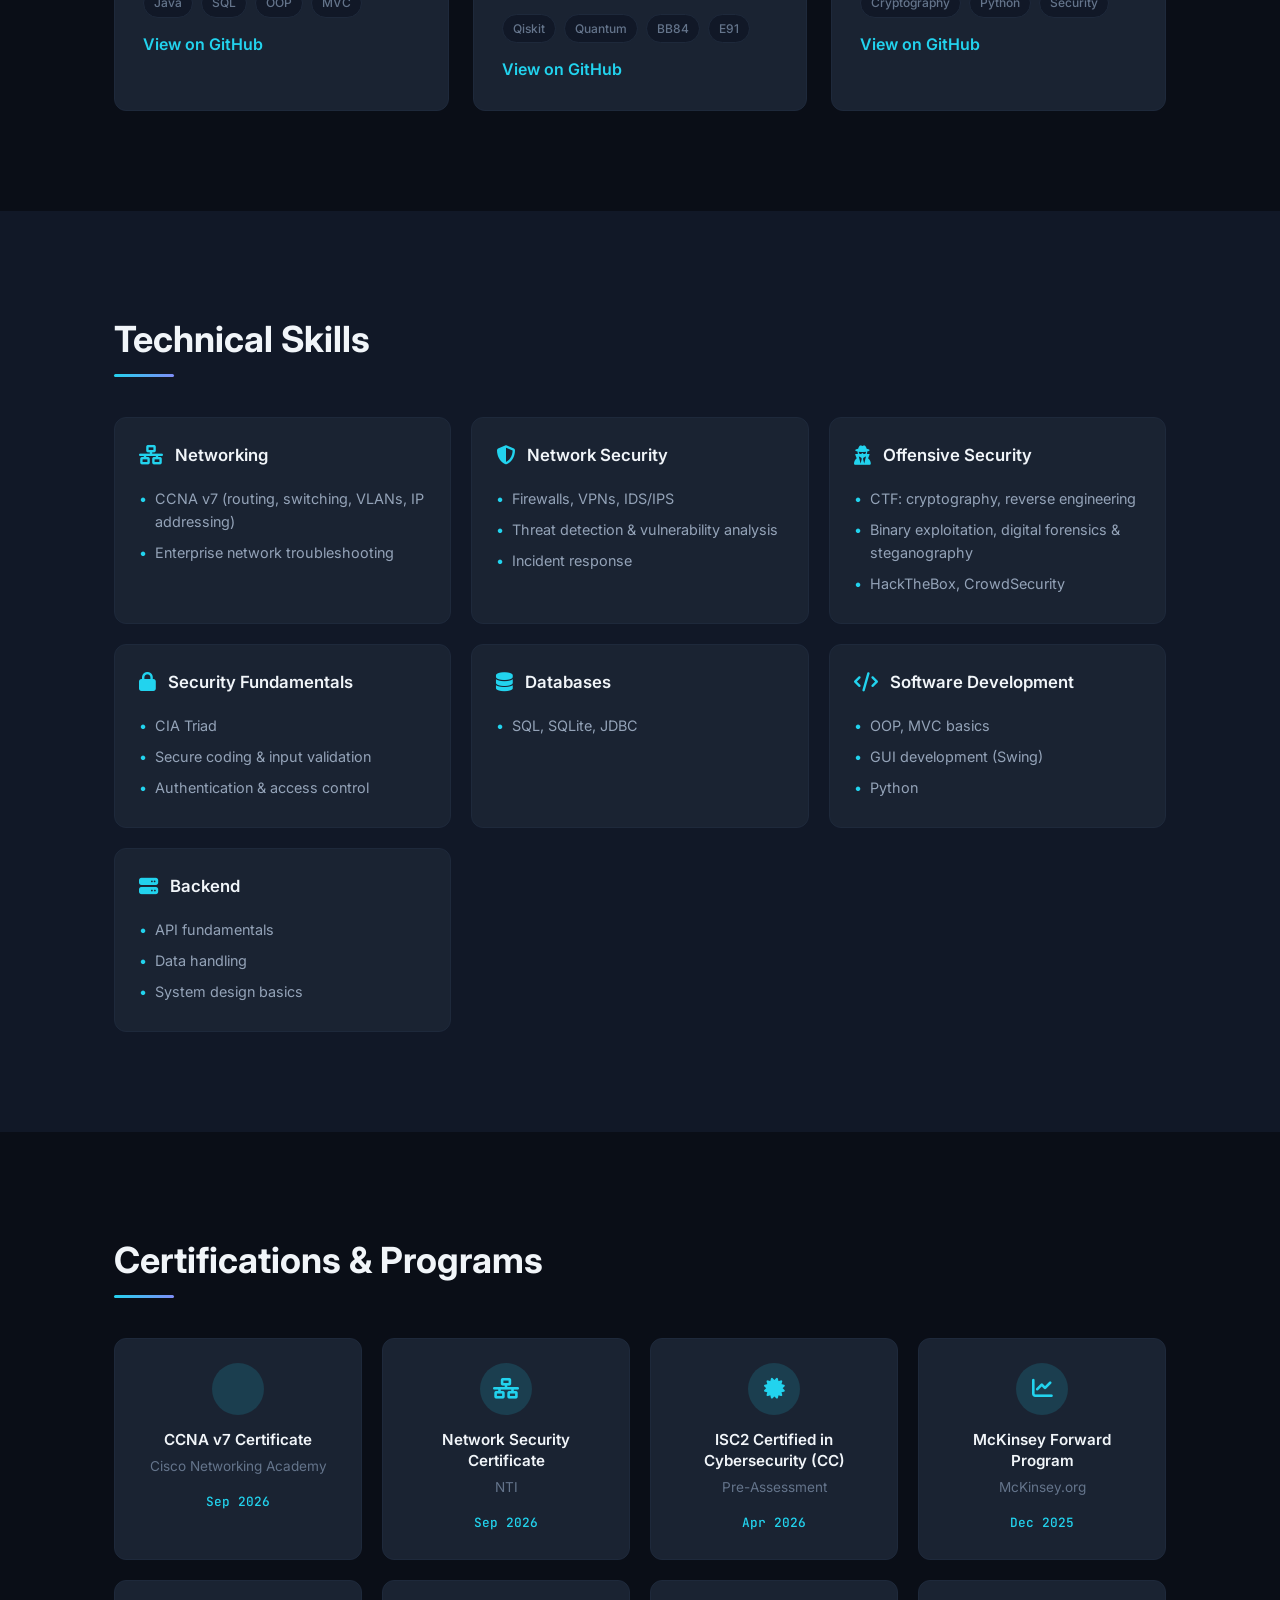
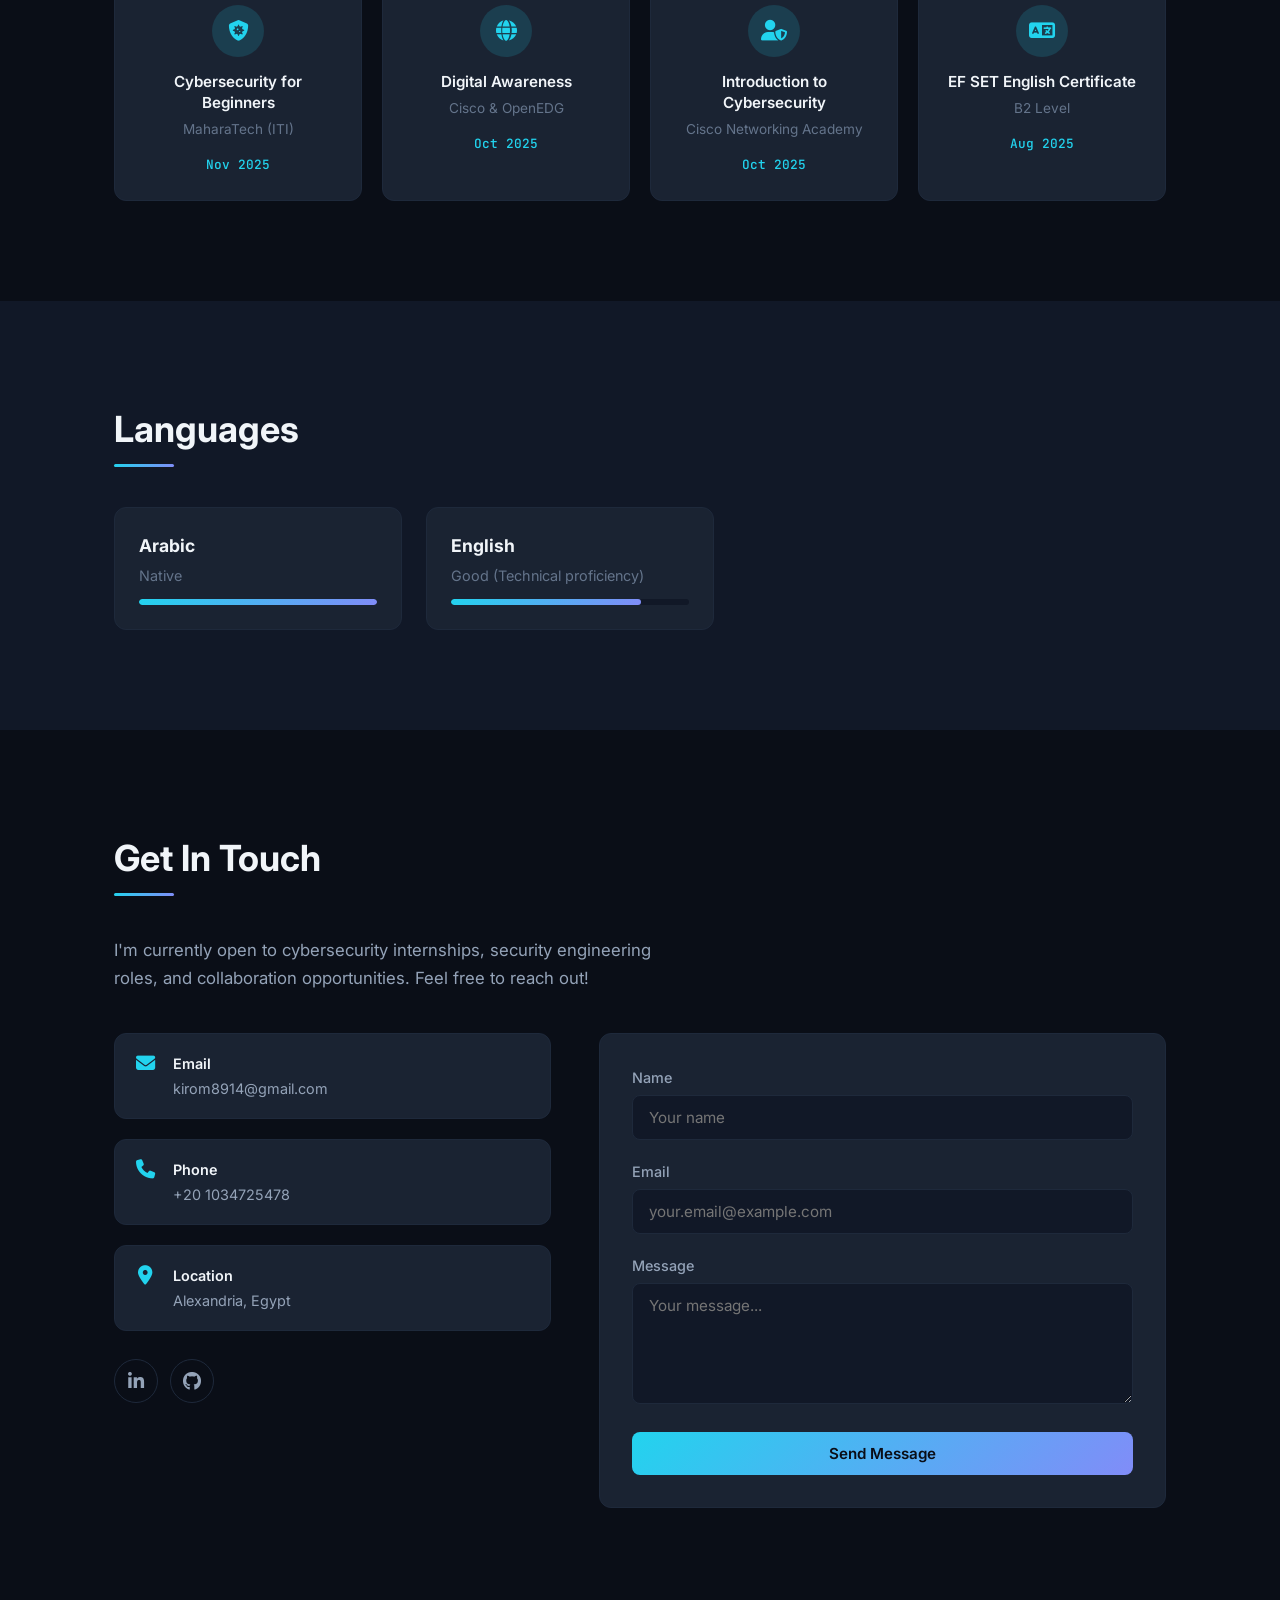
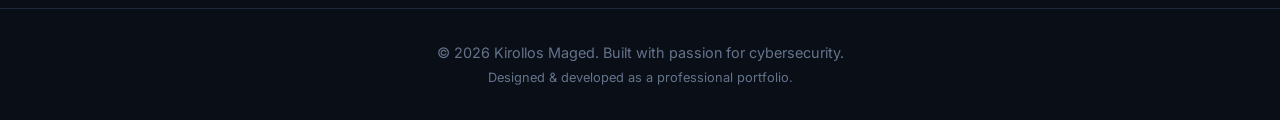
==== commit d7e64692: "Finalize experience order and remove leftover box" ====
--- a/index.html
+++ b/index.html
@@ -211,6 +211,55 @@
           <div class="timeline-marker"></div>
           <div class="timeline-content">
             <div class="timeline-header">
+              <h3>Global Cyber Championship (Egyptian Qualifiers)</h3>
+              <span class="timeline-date">Feb 2026</span>
+            </div>
+            <p class="timeline-company">Competitive CTF</p>
+            <ul>
+              <li>Ranked 27th in my first competitive CTF participation, validating my ability to perform under time pressure in adversarial security scenarios.</li>
+              <li>Gained early exposure to structured challenge solving across multiple categories and developed stronger problem decomposition and troubleshooting habits.</li>
+            </ul>
+          </div>
+        </div>
+
+        <!-- Experience Item 5 -->
+        <div class="timeline-item">
+          <div class="timeline-marker"></div>
+          <div class="timeline-content">
+            <div class="timeline-header">
+              <h3>Core Team Member — Alexandria Quantum Mini-Hackathon</h3>
+              <span class="timeline-date">May 2026</span>
+            </div>
+            <p class="timeline-company">Quantum Security Track</p>
+            <ul>
+              <li>Built a QKD prototype in Qiskit implementing the BB84 and E91 quantum key exchange protocols as part of a high-impact security concept project.</li>
+              <li>Collaborated with a multidisciplinary team to translate quantum security theory into a practical, demonstrable solution.</li>
+              <li>Contributed to the team's 2nd-place finish in the Quantum Security track by combining technical research, implementation, and presentation.</li>
+            </ul>
+          </div>
+        </div>
+
+        <!-- Experience Item 6 -->
+        <div class="timeline-item">
+          <div class="timeline-marker"></div>
+          <div class="timeline-content">
+            <div class="timeline-header">
+              <h3>Cyber Apocalypse CTF 2026: The Salt Crown</h3>
+              <span class="timeline-date">July 2026</span>
+            </div>
+            <p class="timeline-company">Hack The Box</p>
+            <ul>
+              <li>Reached a significant milestone in a competitive CTF environment while strengthening my skills in challenge analysis, exploitation workflows, and problem-solving under time pressure.</li>
+              <li>Documented the achievement publicly to reflect continuous learning in offensive security, reverse engineering, and structured investigation.</li>
+            </ul>
+          </div>
+        </div>
+
+        <!-- Experience Item 7 -->
+        <div class="timeline-item">
+          <div class="timeline-marker"></div>
+          <div class="timeline-content">
+            <div class="timeline-header">
               <h3>ICMTC 2026 CTF Competition</h3>
               <span class="timeline-date">June 2026</span>
             </div>
@@ -219,55 +268,6 @@
               <li>Placed 30th of 87 teams by solving 19/20 challenges and earning 7,525 points in a high-pressure competitive environment.</li>
               <li>Independently solved 5 flags across multiple categories, including cryptography, reverse engineering, and system exploitation scenarios.</li>
               <li>Improved speed, teamwork, and analytical reasoning under tournament conditions while handling multi-stage security tasks.</li>
-            </ul>
-          </div>
-        </div>
-
-        <!-- Experience Item 5 -->
-        <div class="timeline-item">
-          <div class="timeline-marker"></div>
-          <div class="timeline-content">
-            <div class="timeline-header">
-              <h3>Cyber Apocalypse CTF 2026: The Salt Crown</h3>
-              <span class="timeline-date">July 2026</span>
-            </div>
-            <p class="timeline-company">Hack The Box</p>
-            <ul>
-              <li>Reached a significant milestone in a competitive CTF environment while strengthening my skills in challenge analysis, exploitation workflows, and problem-solving under time pressure.</li>
-              <li>Documented the achievement publicly to reflect continuous learning in offensive security, reverse engineering, and structured investigation.</li>
-            </ul>
-          </div>
-        </div>
-
-        <!-- Experience Item 6 -->
-        <div class="timeline-item">
-          <div class="timeline-marker"></div>
-          <div class="timeline-content">
-            <div class="timeline-header">
-              <h3>Core Team Member — Alexandria Quantum Mini-Hackathon</h3>
-              <span class="timeline-date">May 2026</span>
-            </div>
-            <p class="timeline-company">Quantum Security Track</p>
-            <ul>
-              <li>Built a QKD prototype in Qiskit implementing the BB84 and E91 quantum key exchange protocols as part of a high-impact security concept project.</li>
-              <li>Collaborated with a multidisciplinary team to translate quantum security theory into a practical, demonstrable solution.</li>
-              <li>Contributed to the team's 2nd-place finish in the Quantum Security track by combining technical research, implementation, and presentation.</li>
-            </ul>
-          </div>
-        </div>
-
-        <!-- Experience Item 7 -->
-        <div class="timeline-item">
-          <div class="timeline-marker"></div>
-          <div class="timeline-content">
-            <div class="timeline-header">
-              <h3>Global Cyber Championship (Egyptian Qualifiers)</h3>
-              <span class="timeline-date">Feb 2026</span>
-            </div>
-            <p class="timeline-company">Competitive CTF</p>
-            <ul>
-              <li>Ranked 27th in my first competitive CTF participation, validating my ability to perform under time pressure in adversarial security scenarios.</li>
-              <li>Gained early exposure to structured challenge solving across multiple categories and developed stronger problem decomposition and troubleshooting habits.</li>
             </ul>
           </div>
         </div>
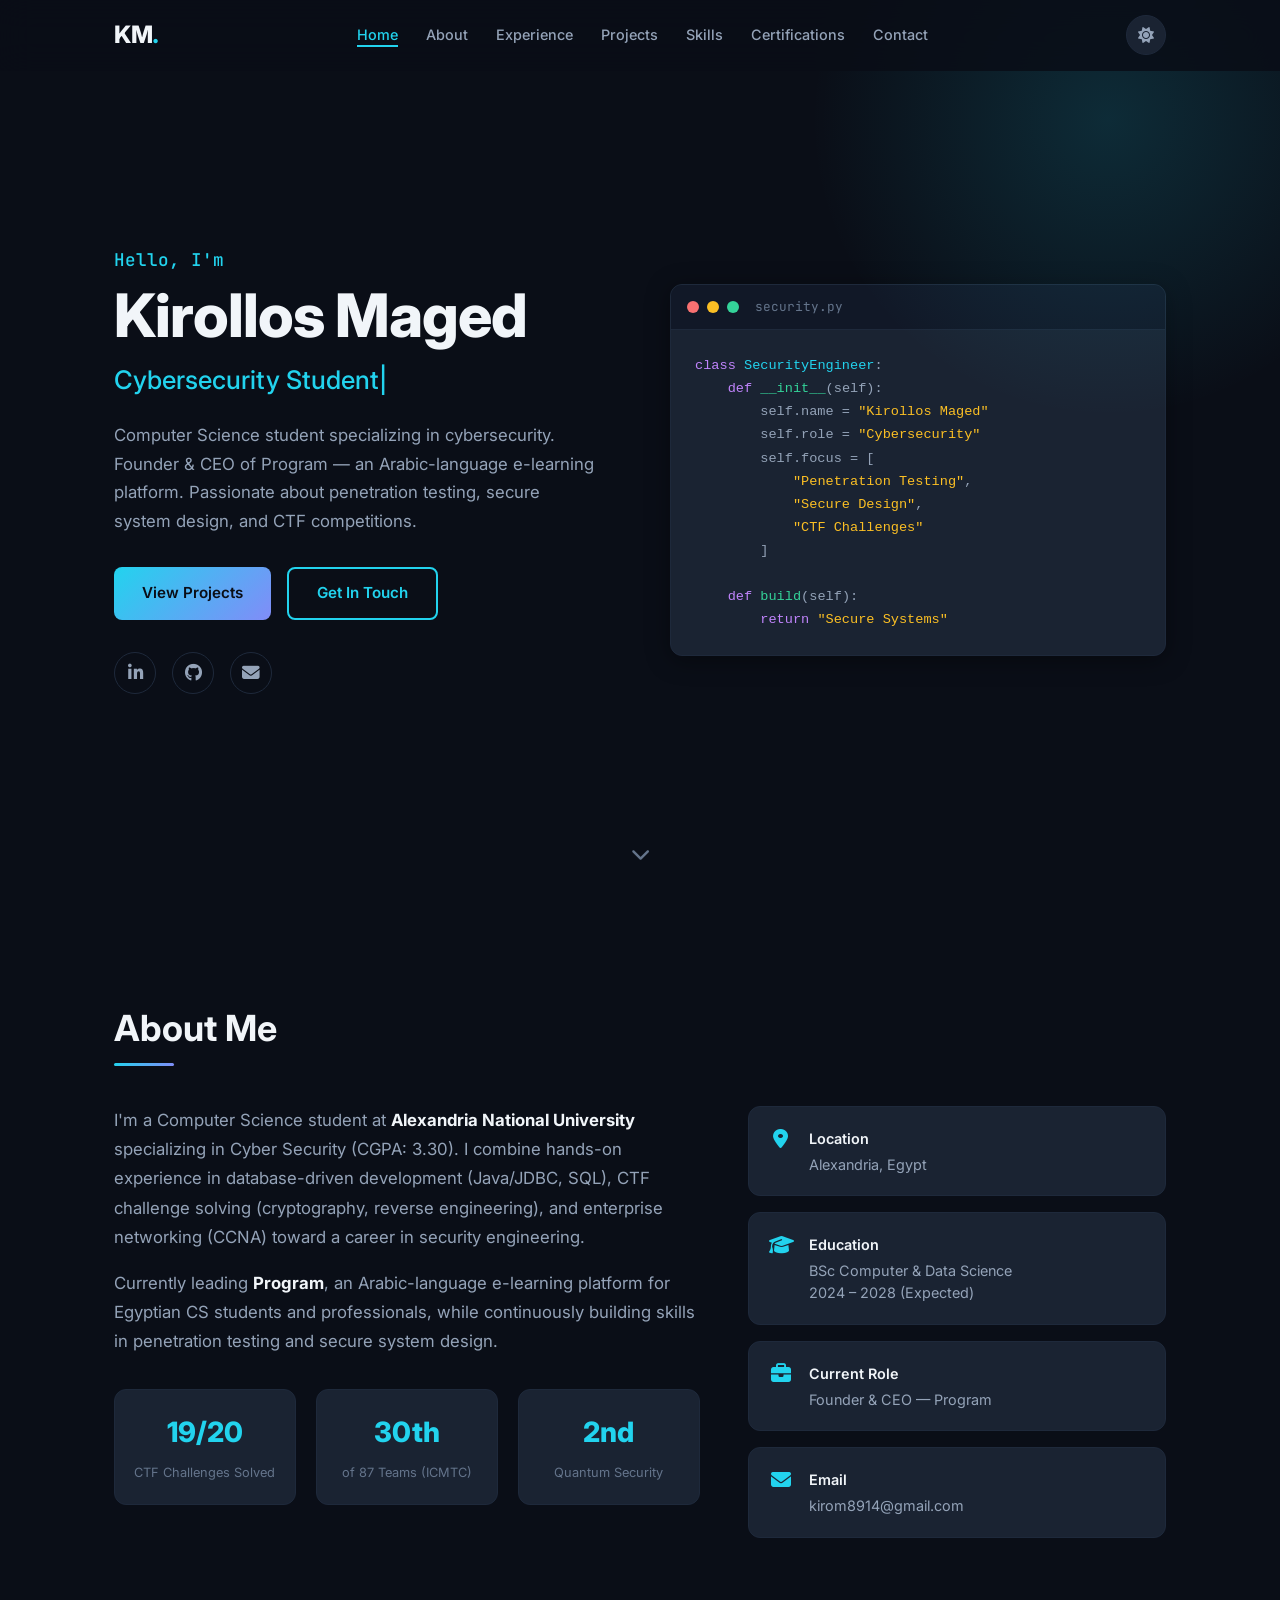
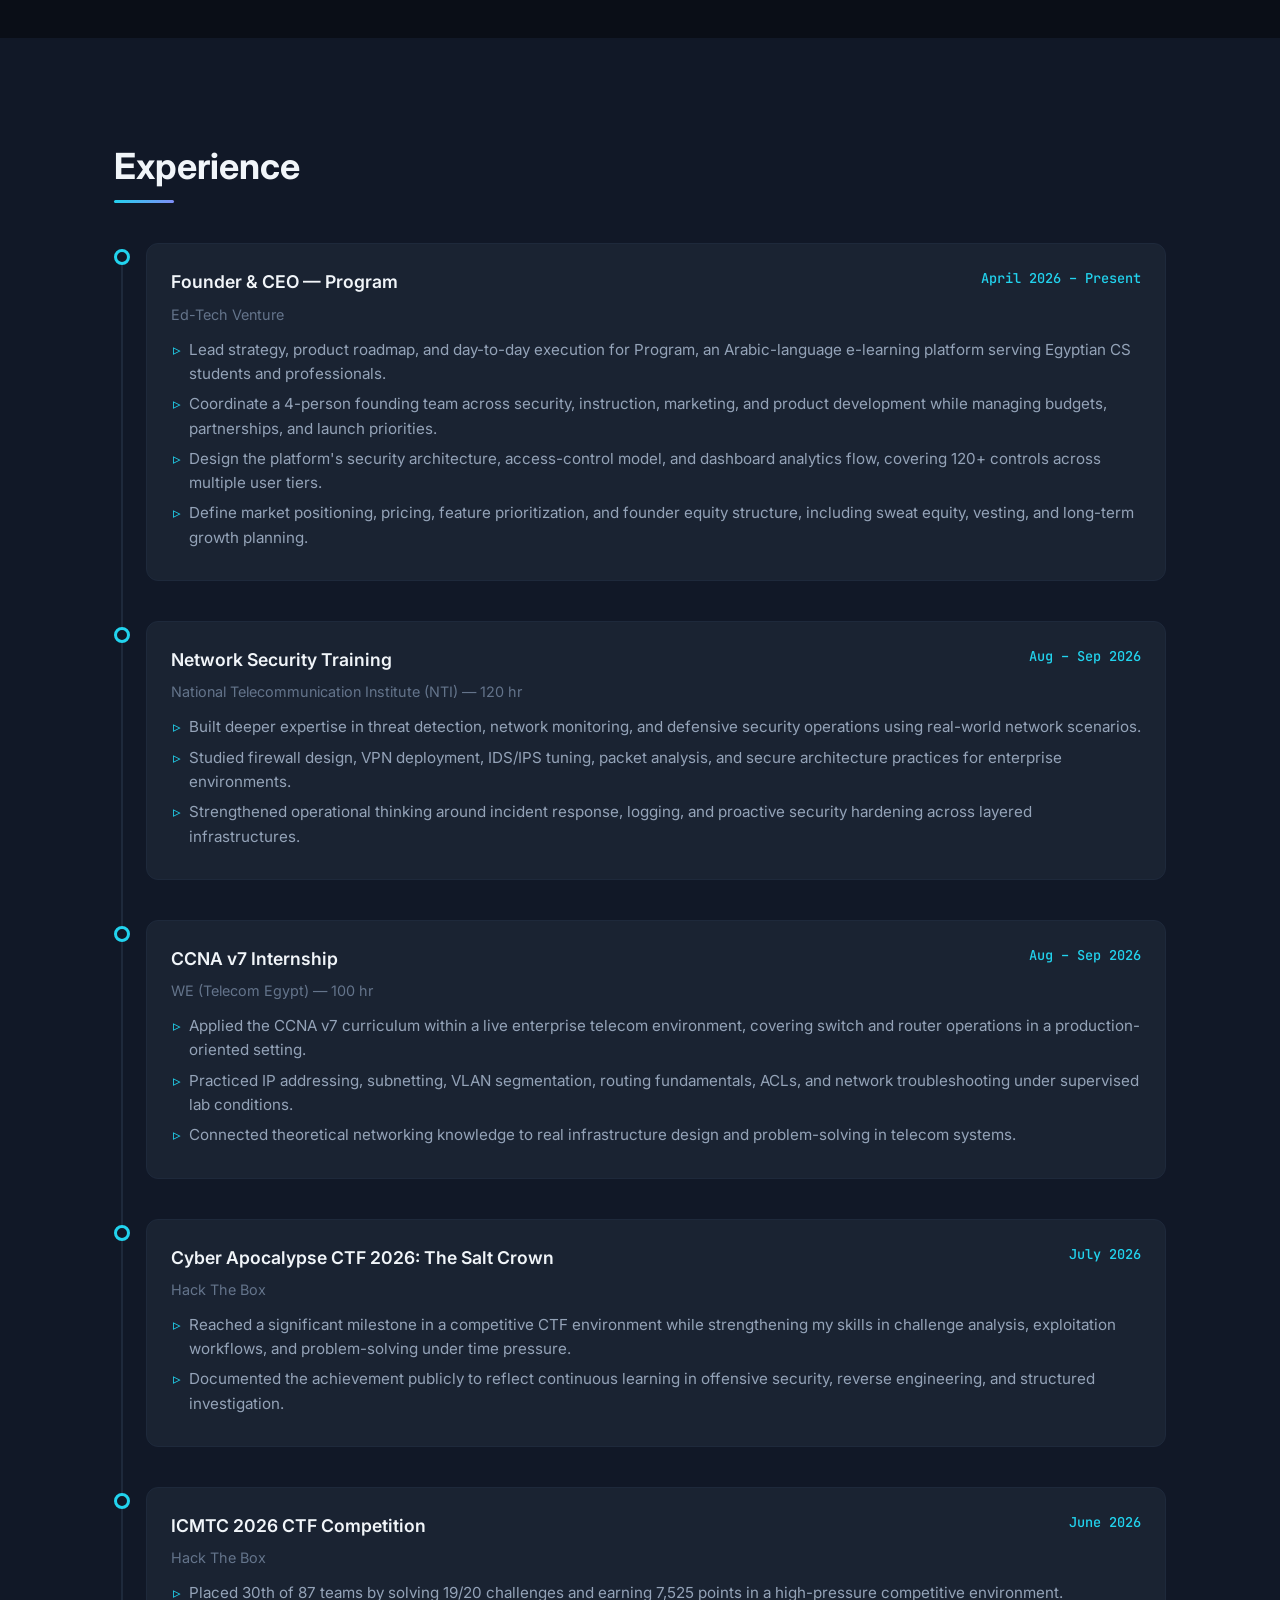
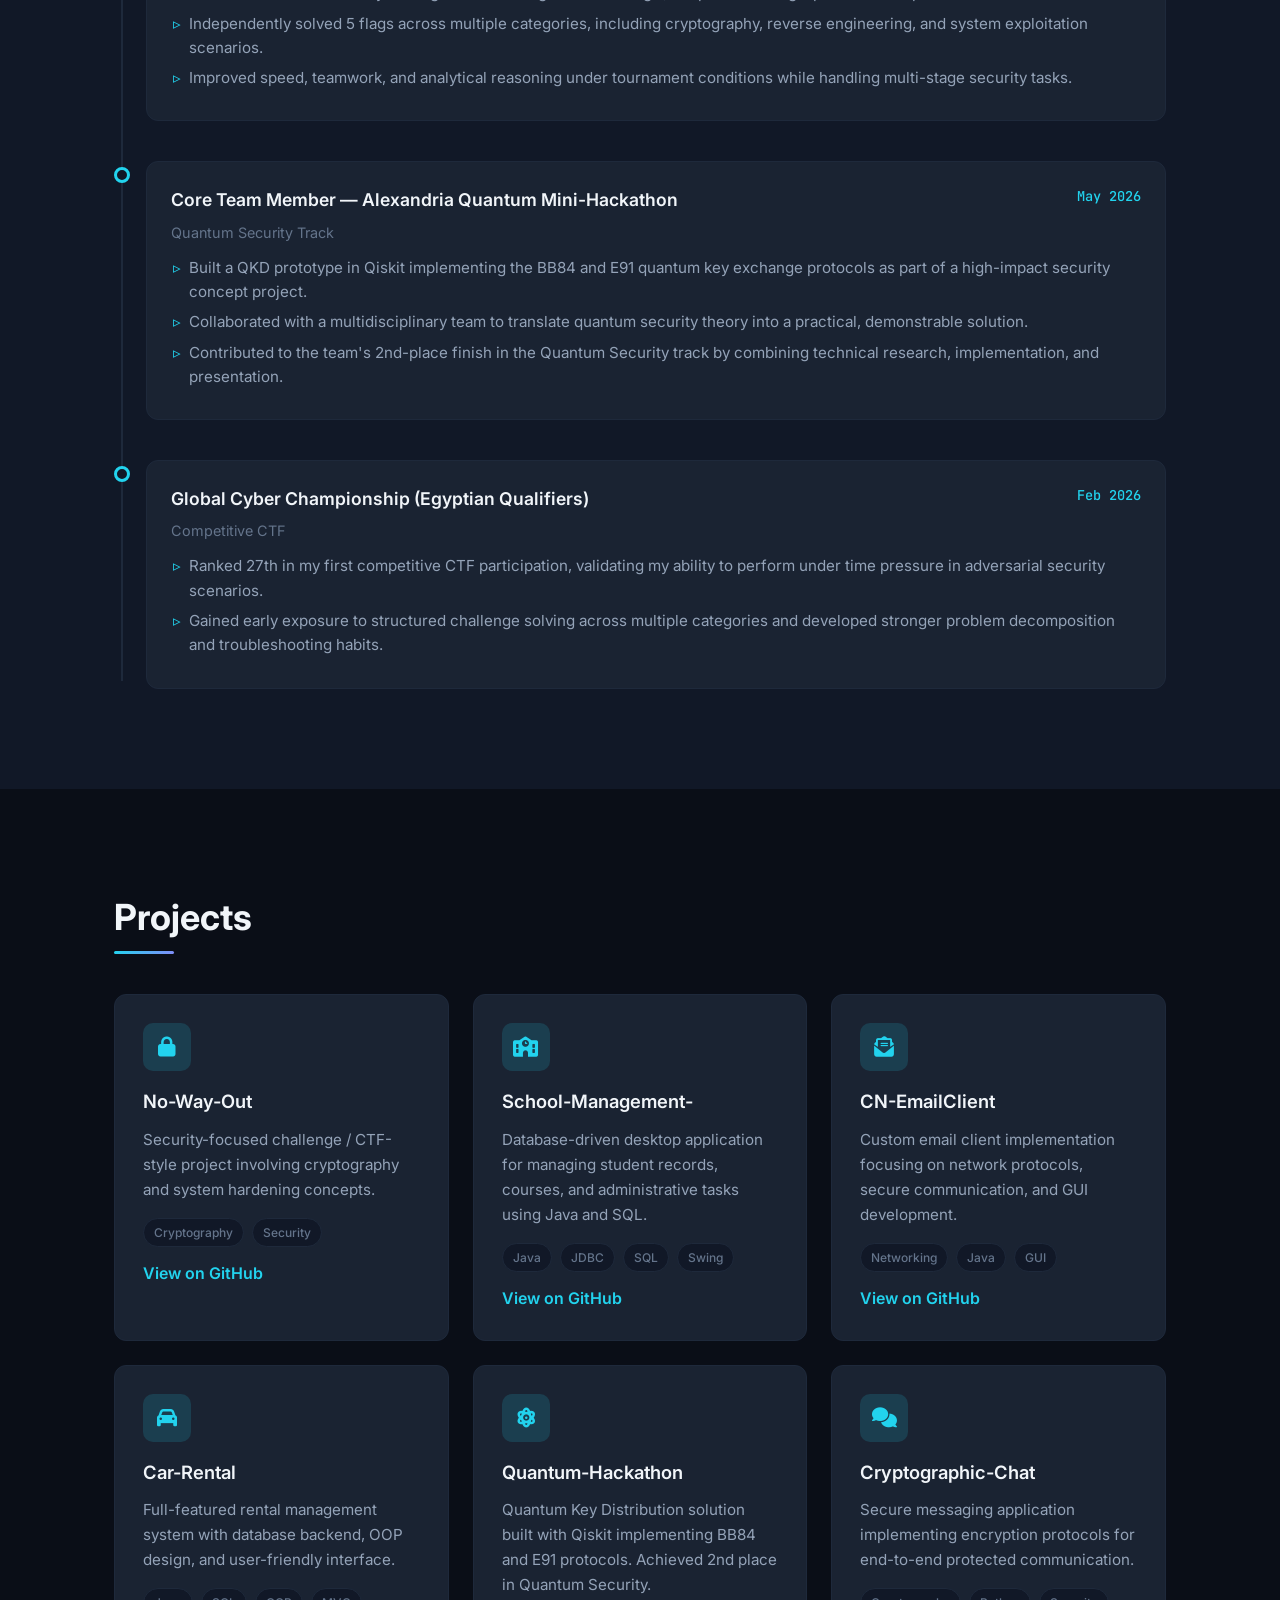
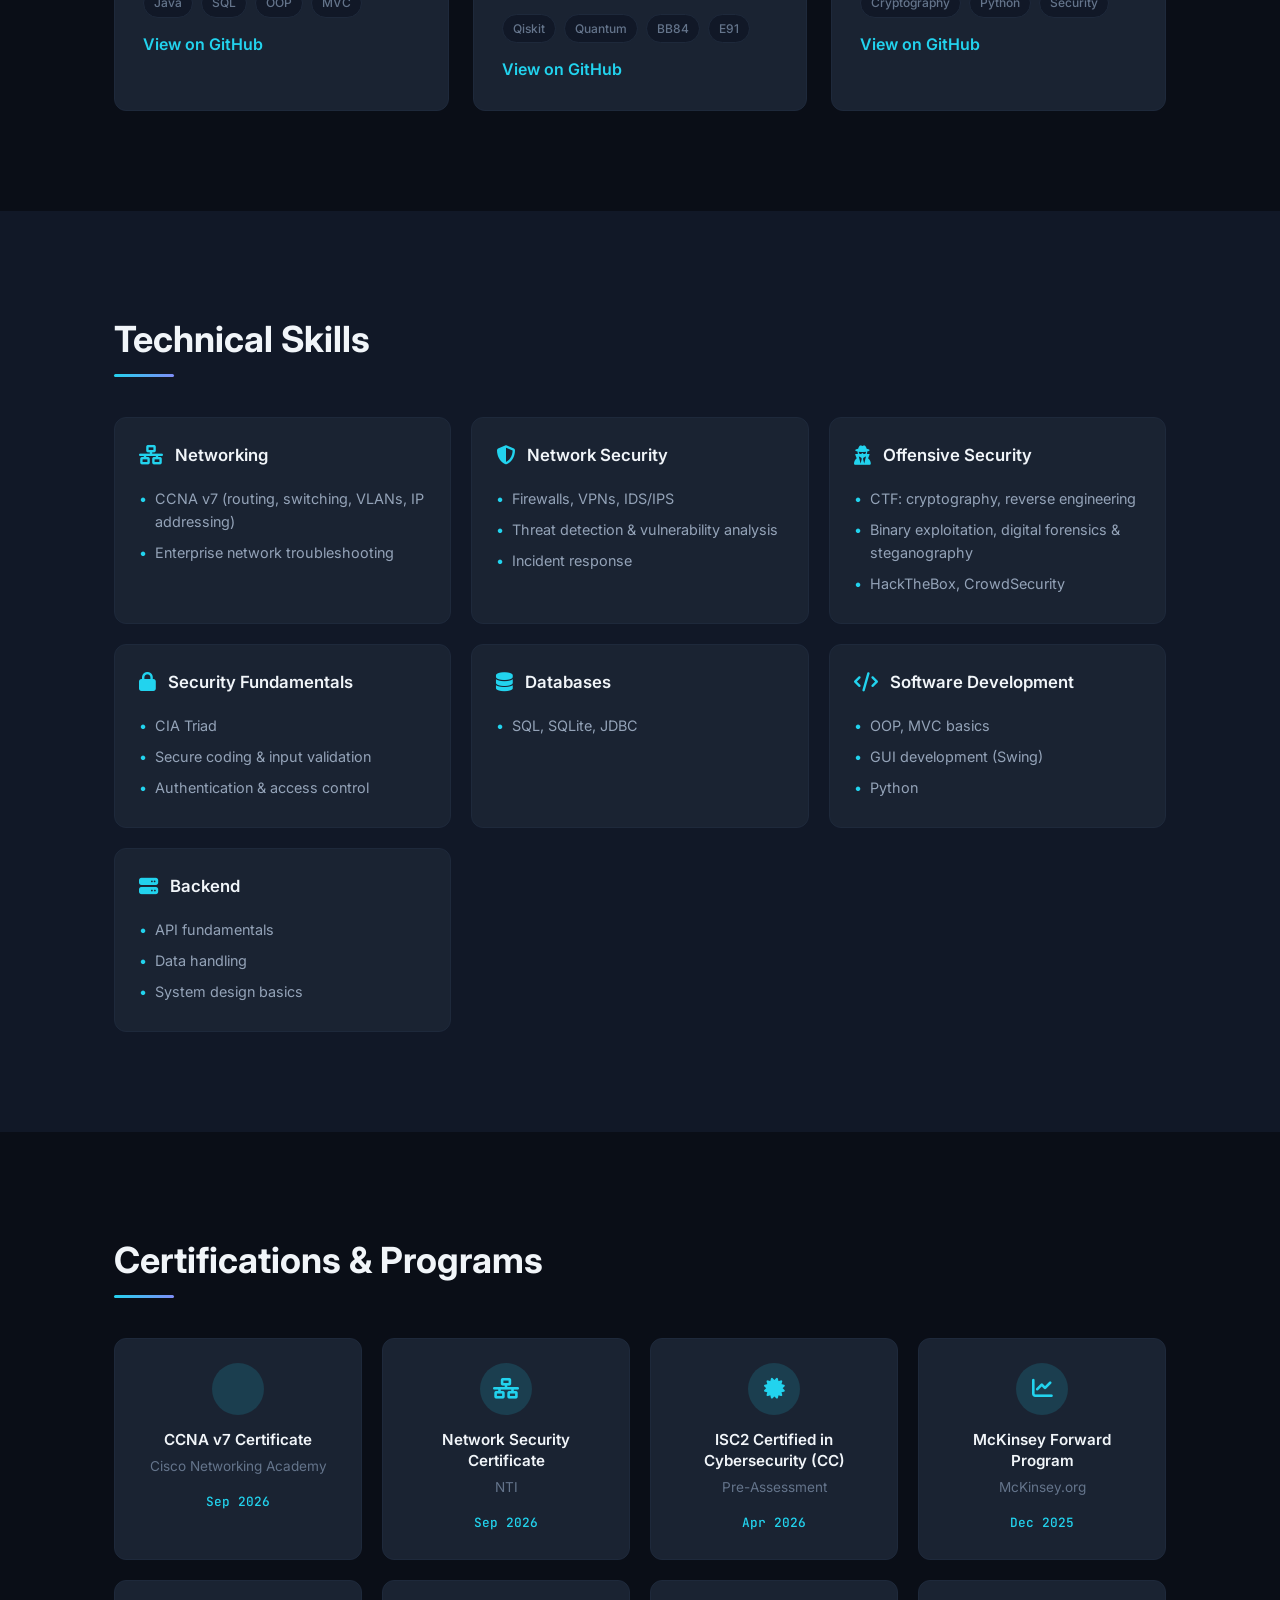
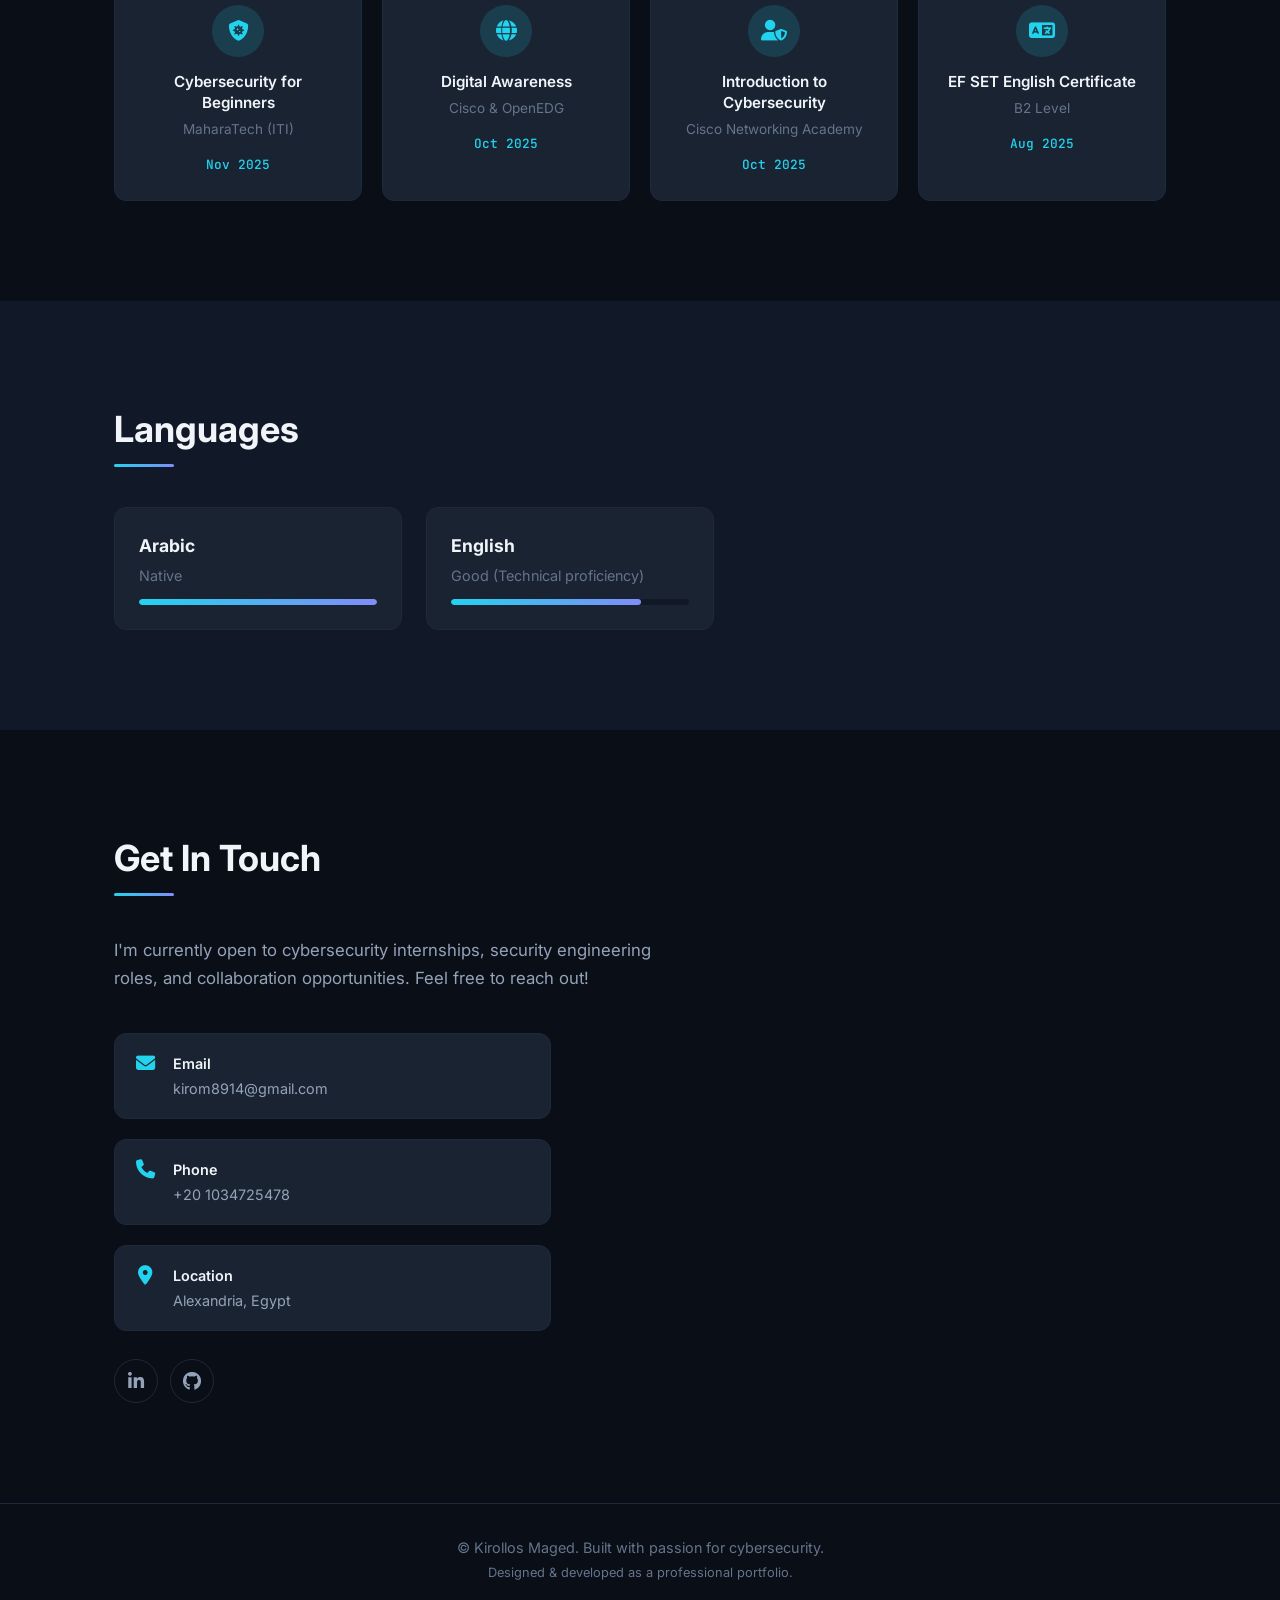
==== commit fd2df815: "Reorder experience timeline and remove message form" ====
--- a/index.html
+++ b/index.html
@@ -211,18 +211,35 @@
           <div class="timeline-marker"></div>
           <div class="timeline-content">
             <div class="timeline-header">
-              <h3>Global Cyber Championship (Egyptian Qualifiers)</h3>
-              <span class="timeline-date">Feb 2026</span>
-            </div>
-            <p class="timeline-company">Competitive CTF</p>
-            <ul>
-              <li>Ranked 27th in my first competitive CTF participation, validating my ability to perform under time pressure in adversarial security scenarios.</li>
-              <li>Gained early exposure to structured challenge solving across multiple categories and developed stronger problem decomposition and troubleshooting habits.</li>
+              <h3>Cyber Apocalypse CTF 2026: The Salt Crown</h3>
+              <span class="timeline-date">July 2026</span>
+            </div>
+            <p class="timeline-company">Hack The Box</p>
+            <ul>
+              <li>Reached a significant milestone in a competitive CTF environment while strengthening my skills in challenge analysis, exploitation workflows, and problem-solving under time pressure.</li>
+              <li>Documented the achievement publicly to reflect continuous learning in offensive security, reverse engineering, and structured investigation.</li>
             </ul>
           </div>
         </div>
 
         <!-- Experience Item 5 -->
+        <div class="timeline-item">
+          <div class="timeline-marker"></div>
+          <div class="timeline-content">
+            <div class="timeline-header">
+              <h3>ICMTC 2026 CTF Competition</h3>
+              <span class="timeline-date">June 2026</span>
+            </div>
+            <p class="timeline-company">Hack The Box</p>
+            <ul>
+              <li>Placed 30th of 87 teams by solving 19/20 challenges and earning 7,525 points in a high-pressure competitive environment.</li>
+              <li>Independently solved 5 flags across multiple categories, including cryptography, reverse engineering, and system exploitation scenarios.</li>
+              <li>Improved speed, teamwork, and analytical reasoning under tournament conditions while handling multi-stage security tasks.</li>
+            </ul>
+          </div>
+        </div>
+
+        <!-- Experience Item 6 -->
         <div class="timeline-item">
           <div class="timeline-marker"></div>
           <div class="timeline-content">
@@ -239,35 +256,18 @@
           </div>
         </div>
 
-        <!-- Experience Item 6 -->
-        <div class="timeline-item">
-          <div class="timeline-marker"></div>
-          <div class="timeline-content">
-            <div class="timeline-header">
-              <h3>Cyber Apocalypse CTF 2026: The Salt Crown</h3>
-              <span class="timeline-date">July 2026</span>
-            </div>
-            <p class="timeline-company">Hack The Box</p>
-            <ul>
-              <li>Reached a significant milestone in a competitive CTF environment while strengthening my skills in challenge analysis, exploitation workflows, and problem-solving under time pressure.</li>
-              <li>Documented the achievement publicly to reflect continuous learning in offensive security, reverse engineering, and structured investigation.</li>
-            </ul>
-          </div>
-        </div>
-
         <!-- Experience Item 7 -->
         <div class="timeline-item">
           <div class="timeline-marker"></div>
           <div class="timeline-content">
             <div class="timeline-header">
-              <h3>ICMTC 2026 CTF Competition</h3>
-              <span class="timeline-date">June 2026</span>
-            </div>
-            <p class="timeline-company">Hack The Box</p>
-            <ul>
-              <li>Placed 30th of 87 teams by solving 19/20 challenges and earning 7,525 points in a high-pressure competitive environment.</li>
-              <li>Independently solved 5 flags across multiple categories, including cryptography, reverse engineering, and system exploitation scenarios.</li>
-              <li>Improved speed, teamwork, and analytical reasoning under tournament conditions while handling multi-stage security tasks.</li>
+              <h3>Global Cyber Championship (Egyptian Qualifiers)</h3>
+              <span class="timeline-date">Feb 2026</span>
+            </div>
+            <p class="timeline-company">Competitive CTF</p>
+            <ul>
+              <li>Ranked 27th in my first competitive CTF participation, validating my ability to perform under time pressure in adversarial security scenarios.</li>
+              <li>Gained early exposure to structured challenge solving across multiple categories and developed stronger problem decomposition and troubleshooting habits.</li>
             </ul>
           </div>
         </div>
@@ -555,21 +555,6 @@
             <a href="https://github.com/kirollos-maged" target="_blank" rel="noopener" aria-label="GitHub"><i class="fab fa-github"></i></a>
           </div>
         </div>
-        <form class="contact-form" id="contact-form">
-          <div class="form-group">
-            <label for="name">Name</label>
-            <input type="text" id="name" name="name" required placeholder="Your name" />
-          </div>
-          <div class="form-group">
-            <label for="email">Email</label>
-            <input type="email" id="email" name="email" required placeholder="your.email@example.com" />
-          </div>
-          <div class="form-group">
-            <label for="message">Message</label>
-            <textarea id="message" name="message" rows="5" required placeholder="Your message..."></textarea>
-          </div>
-          <button type="submit" class="btn btn-primary btn-full">Send Message</button>
-        </form>
       </div>
     </div>
   </section>
